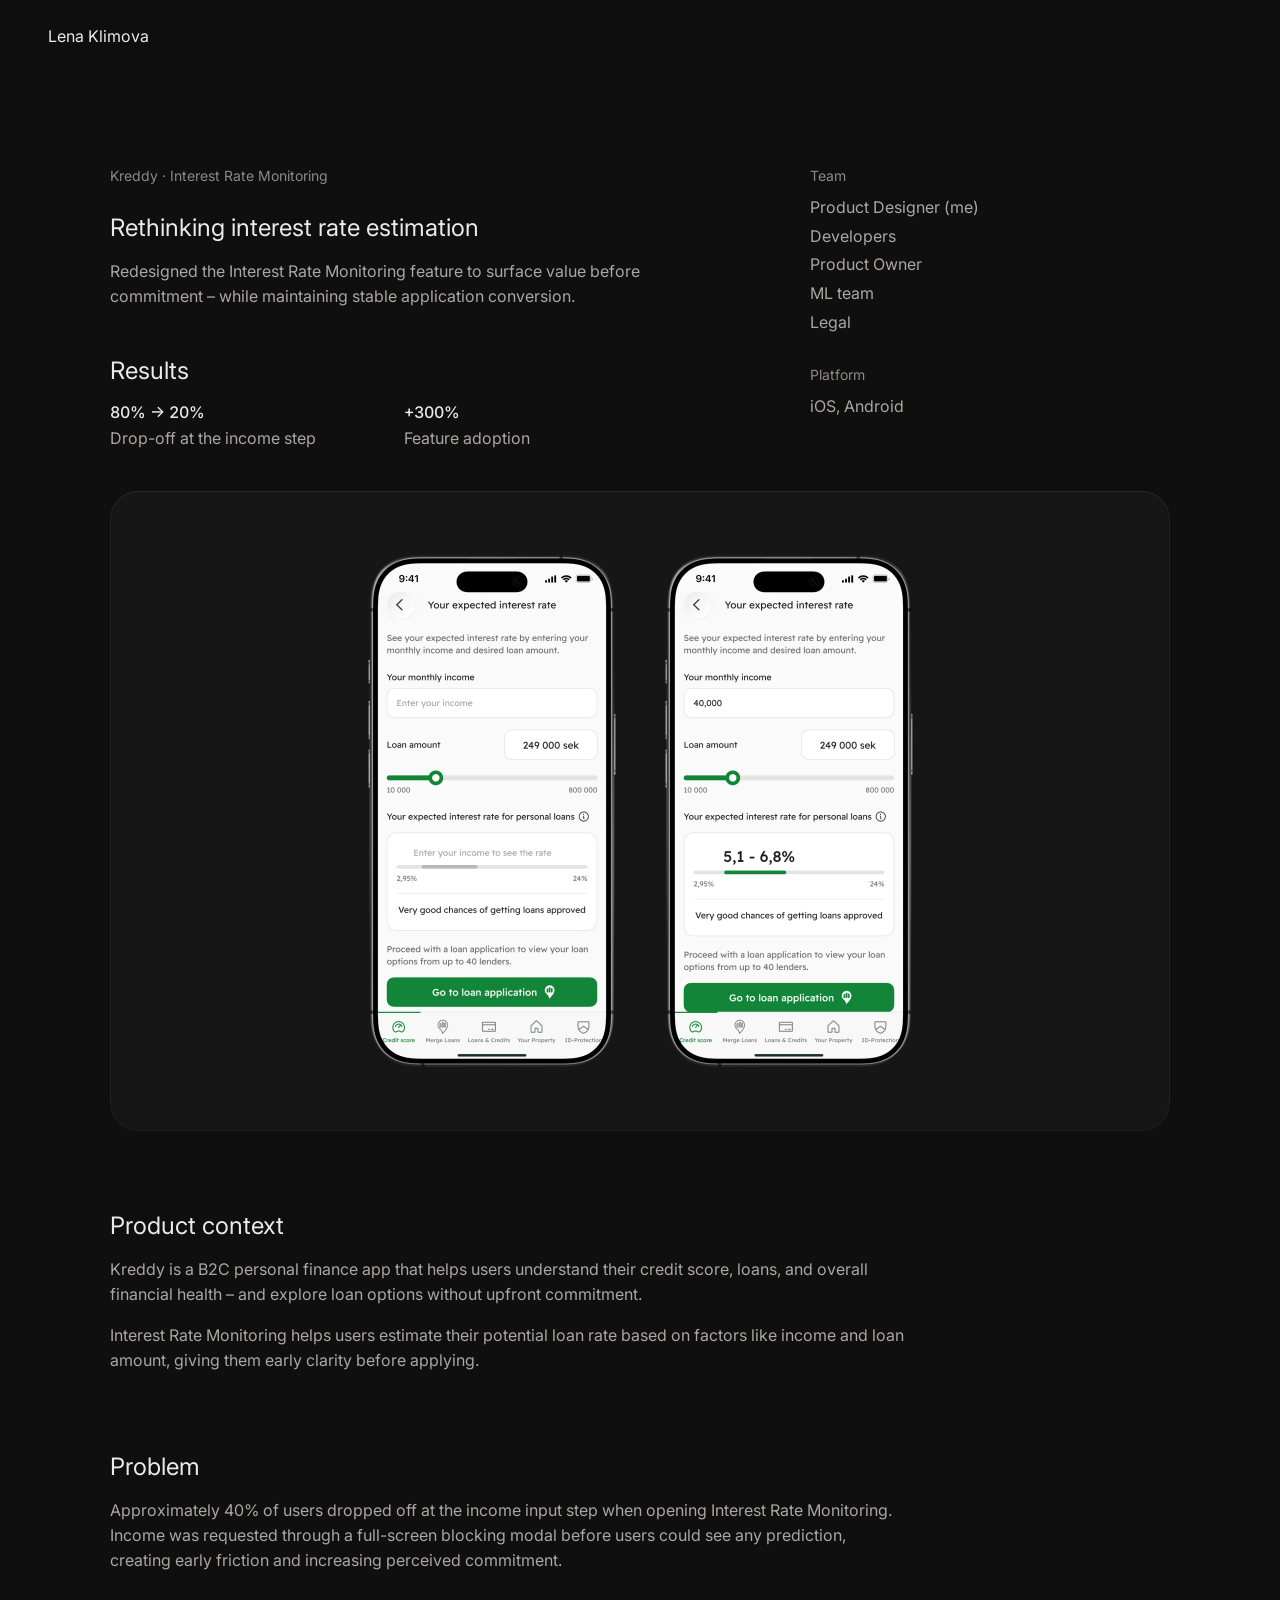
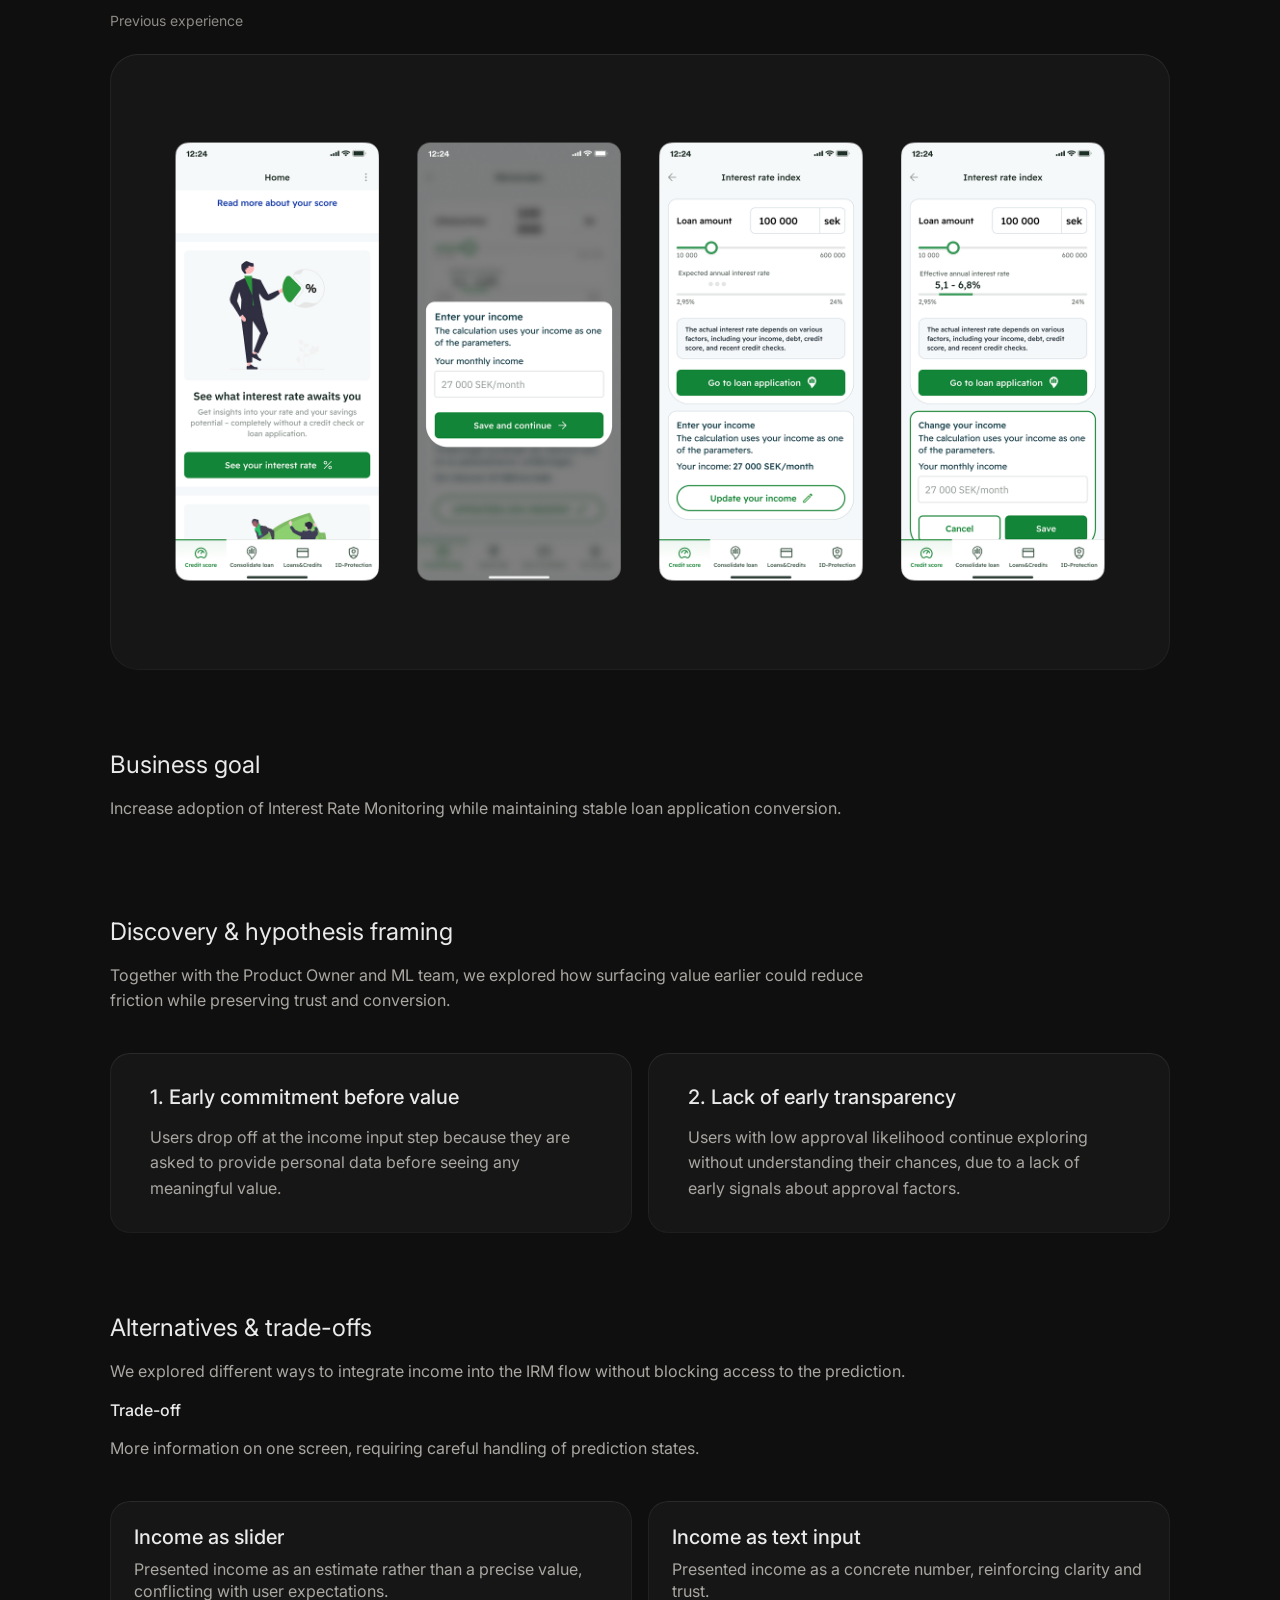
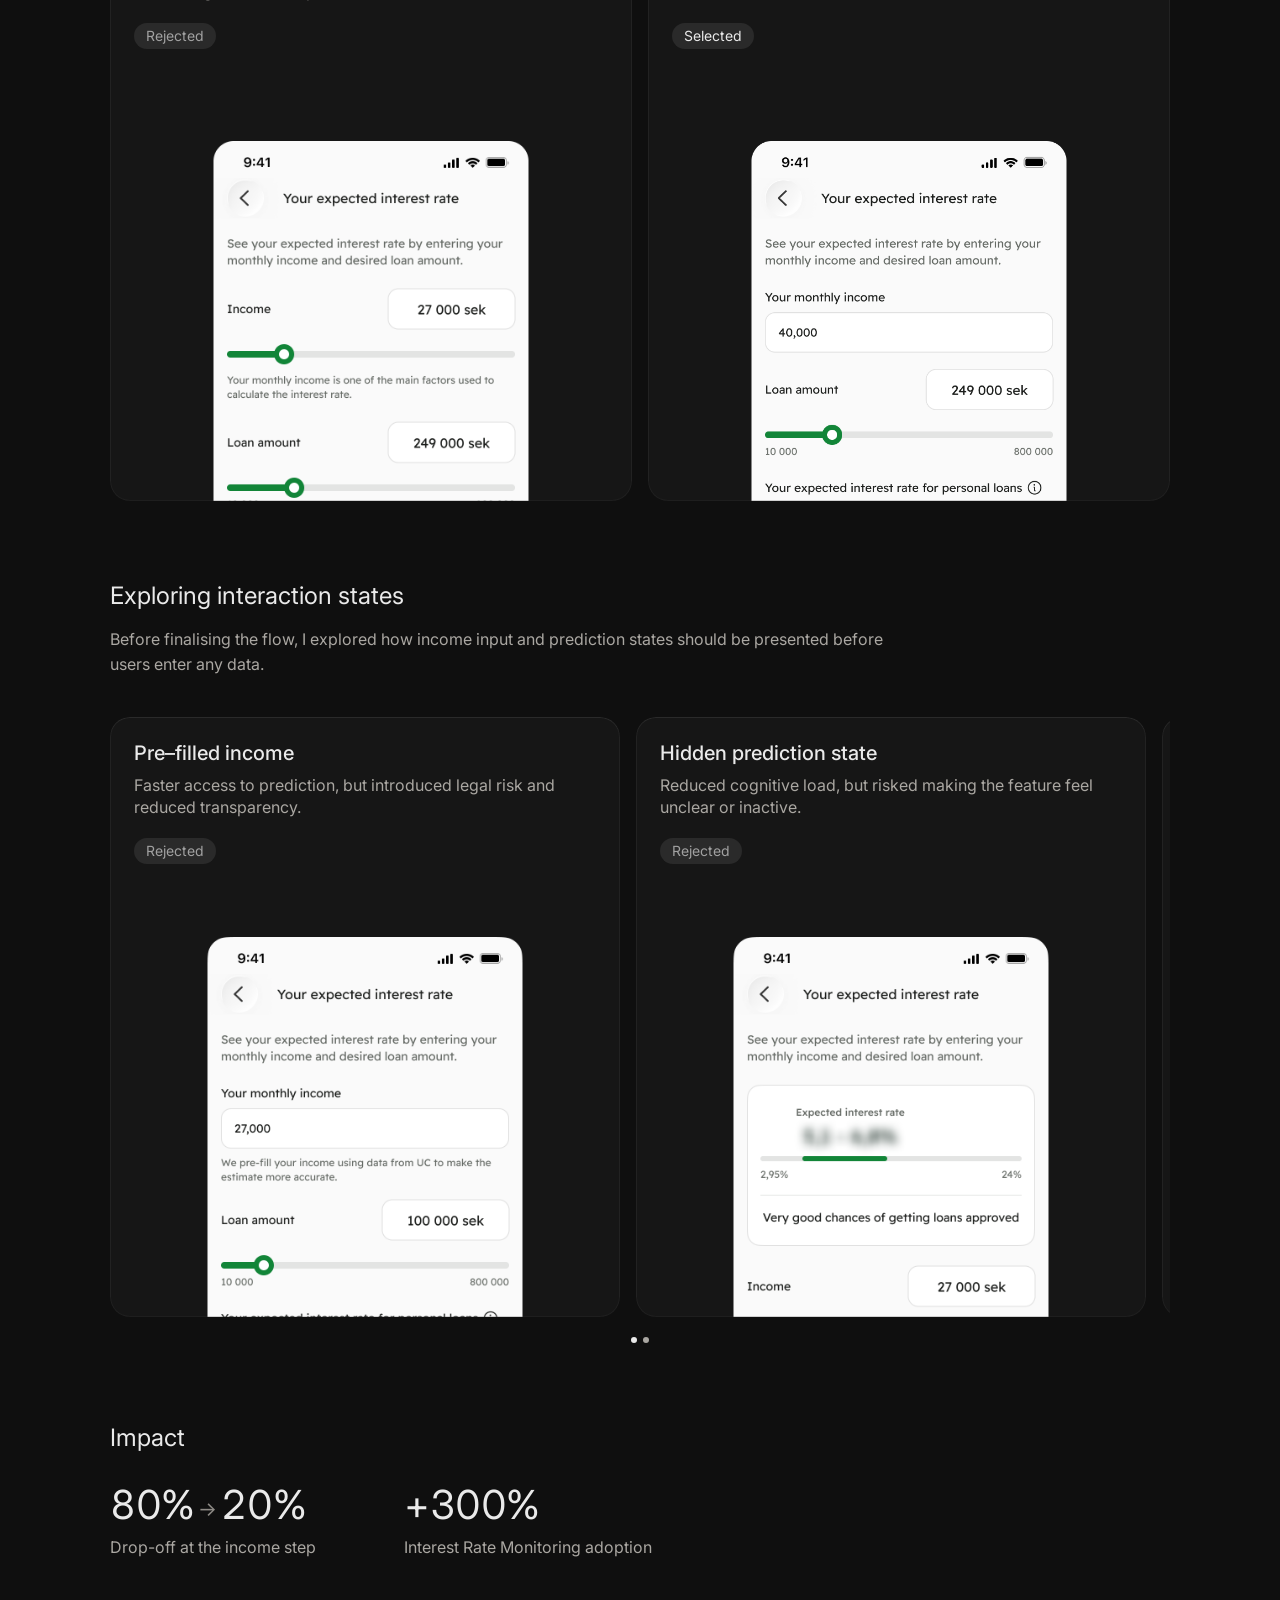
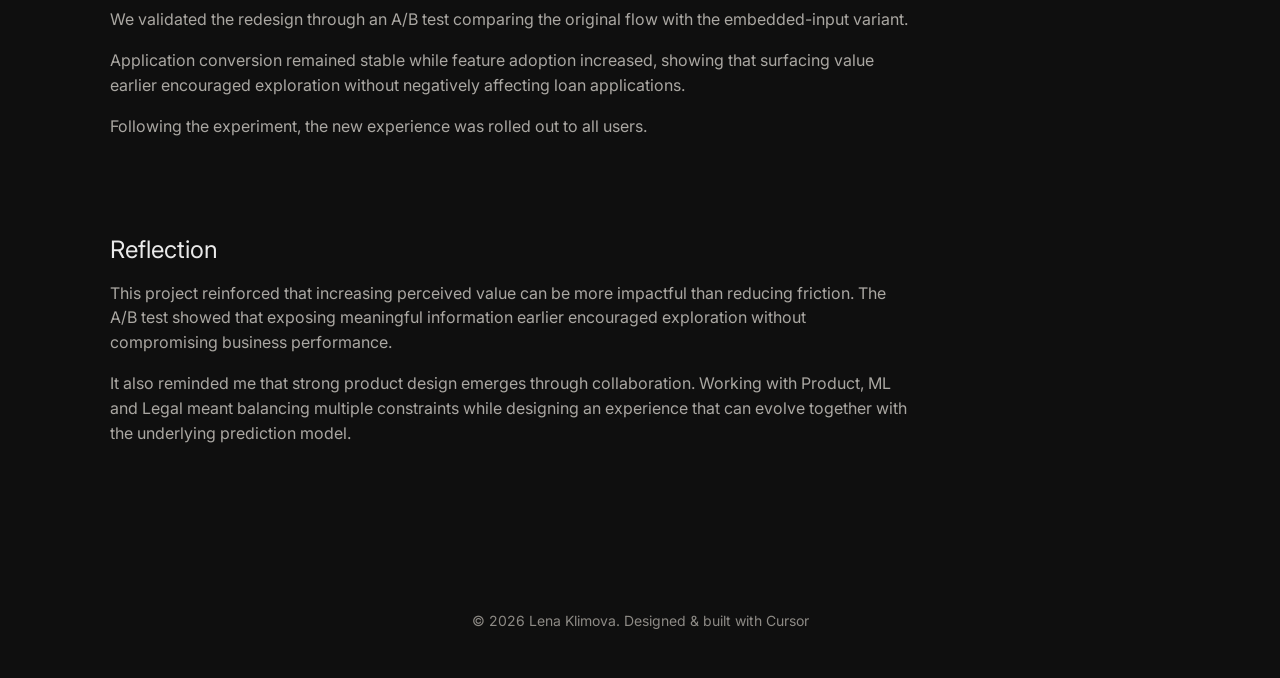
==== case-irm-kreddy.html @ ecae3b39 "number count animation" ====
<!DOCTYPE html>
<html lang="en">
<head>
  <meta charset="UTF-8" />
  <meta name="viewport" content="width=device-width, initial-scale=1.0" />
  <title>IRM Kreddy · Lena Klimova</title>

  <!-- Google Fonts (Inter) -->
  <link href="https://fonts.googleapis.com/css2?family=Inter:wght@400;500;600&display=swap" rel="stylesheet">

  <link rel="stylesheet" href="styles.css" />
</head>
<body class="preload">

  <nav class="nav">
    <a href="/lena-portfolio/" class="nav-logo">Lena Klimova</a>
  </nav>

  <main class="case-page">
    <section class="hero reveal-group">
      <div class="hero-grid reveal">
        <div class="hero-left hero-text">
          <p class="text-small">Kreddy · Interest Rate Monitoring</p>
          <h1 class="text-title">
            Rethinking interest rate estimation
          </h1>
          <p class="text-body">
            Redesigned the Interest Rate Monitoring feature to surface value before commitment – while maintaining stable application conversion.
          </p>
          <div class="hero-results">
            <h2 class="text-title">Results</h2>
            <div class="hero-results-metrics">
              <div class="hero-results-metric">
                <p class="section-subheading">80% → 20%</p>
                <p class="text-body">Drop-off at the income step</p>
              </div>
              <div class="hero-results-metric">
                <p class="section-subheading">+300%</p>
                <p class="text-body">Feature adoption</p>
              </div>
            </div>
          </div>
        </div>
        <div class="hero-right">
          <div class="meta-block">
            <p class="text-small">Team</p>
            <p class="text-body">Product Designer (me)</p>
            <p class="text-body">Developers</p>
            <p class="text-body">Product Owner</p>
            <p class="text-body">ML team</p>
            <p class="text-body">Legal</p>
          </div>
          <div class="meta-block">
            <p class="text-small">Platform</p>
            <p class="text-body">iOS, Android</p>
          </div>
        </div>
      </div>
      <div class="hero-image reveal" role="img" aria-label="Case study preview"></div>
    </section>

    <section class="case-section reveal-group">
      <div class="case-content reveal">

        <h2 class="text-title">Product context</h2>
        <p class="text-body">
          Kreddy is a B2C personal finance app that helps users understand their credit score, loans, and overall financial health – and explore loan options without upfront commitment.
        </p>
        <p class="text-body">
          Interest Rate Monitoring helps users estimate their potential loan rate based on factors like income and loan amount, giving them early clarity before applying.
        </p>

        <h2 class="text-title">Problem</h2>
        <p class="text-body">
          Approximately 40% of users dropped off at the income input step when opening Interest Rate Monitoring. Income was requested through a full-screen blocking modal before users could see any prediction, creating early friction and increasing perceived commitment.
        </p>

      </div>

      <div class="case-block reveal">
        <p class="text-small case-label">Previous experience</p>
        <div class="case-image">
          <img src="irm-previous-experience.jpg" alt="Previous experience screens" />
        </div>
      </div>
    </section>

    <section class="case-section reveal-group">
      <div class="case-content reveal">

        <h2 class="text-title">Business goal</h2>
        <p class="text-body">
          Increase adoption of Interest Rate Monitoring while maintaining stable loan application conversion.
        </p>

      </div>
    </section>

    <section class="case-section reveal-group">

      <div class="case-content reveal">
        <h2 class="text-title">Discovery & hypothesis framing</h2>

        <p class="text-body">
          Together with the Product Owner and ML team, we explored how surfacing value earlier could reduce friction while preserving trust and conversion.
        </p>
      </div>

      <div class="case-hypotheses reveal">

        <div class="hypothesis-card">
          <h3>1. Early commitment before value</h3>
          <p>
            Users drop off at the income input step because they are asked to provide personal data before seeing any meaningful value.
          </p>
        </div>

        <div class="hypothesis-card">
          <h3>2. Lack of early transparency</h3>
          <p>
            Users with low approval likelihood continue exploring without understanding their chances, due to a lack of early signals about approval factors.
          </p>
        </div>

      </div>

    </section>

    <section class="case-section reveal-group">
      <div class="case-content reveal">

        <h2 class="text-title">Alternatives & trade-offs</h2>
        <p class="text-body">
          We explored different ways to integrate income into the IRM flow without blocking access to the prediction.
        </p>

        <p class="section-subheading">Trade-off</p>
        <p class="text-body">
          More information on one screen, requiring careful handling of prediction states.
        </p>

      </div>

      <div class="case-cards reveal">

        <div class="case-card">
          <div class="case-card-content">
            <h3 class="card-title">Income as slider</h3>
            <p class="case-subtext">
              Presented income as an estimate rather than a precise value, conflicting with user expectations.
            </p>
            <span class="case-badge rejected">Rejected</span>
          </div>

          <div class="case-card-media">
            <img
              src="./images/case/irm/irm-income-slider-top.png"
              alt="Income input as slider UI"
            />
          </div>
        </div>

        <div class="case-card">
          <div class="case-card-content">
            <h3 class="card-title">Income as text input</h3>
            <p class="case-subtext">
              Presented income as a concrete number, reinforcing clarity and trust.
            </p>
            <span class="case-badge selected">Selected</span>
          </div>

          <div class="case-card-media">
            <img
              src="./images/case/irm/irm-income-input-top.png"
              alt="Income input as text field UI"
            />
          </div>
        </div>

      </div>
    </section>

    <section class="case-section reveal-group">
      <div class="case-content reveal">
        <h2 class="text-title">Exploring interaction states</h2>
        <p class="text-body">
          Before finalising the flow, I explored how income input and prediction states should be presented before users enter any data.
        </p>
      </div>

      <div class="case-cards case-cards--scroll reveal" data-scroll-cards>
        <div class="case-card">
          <div class="case-card-content">
            <h3 class="card-title">Pre–filled income</h3>
            <p class="case-subtext">
              Faster access to prediction, but introduced legal risk and reduced transparency.
            </p>
            <span class="case-badge rejected">Rejected</span>
          </div>
          <div class="case-card-media">
            <img
              src="./interaction-states/pre-filled-income.png"
              alt="Pre-filled income state mockup"
            />
          </div>
        </div>

        <div class="case-card">
          <div class="case-card-content">
            <h3 class="card-title">Hidden prediction state</h3>
            <p class="case-subtext">
              Reduced cognitive load, but risked making the feature feel unclear or inactive.
            </p>
            <span class="case-badge rejected">Rejected</span>
          </div>
          <div class="case-card-media">
            <img
              src="./interaction-states/hidden-prediction-state.png"
              alt="Hidden prediction state mockup"
            />
          </div>
        </div>

        <div class="case-card">
          <div class="case-card-content">
            <h3 class="card-title">Unguided empty state</h3>
            <p class="case-subtext">
              Lacked a clear next step, which could increase hesitation and reduce exploration.
            </p>
            <span class="case-badge rejected">Rejected</span>
          </div>
          <div class="case-card-media">
            <img
              src="./interaction-states/unguided-empty-state.png"
              alt="Unguided empty state mockup"
            />
          </div>
        </div>

        <div class="case-card">
          <div class="case-card-content">
            <h3 class="card-title">Guided empty state</h3>
            <p class="case-subtext">
              Provided structure while reducing legal risk and supporting exploration.
            </p>
            <span class="case-badge selected">Selected</span>
          </div>
          <div class="case-card-media">
            <img
              src="./interaction-states/guided-empty-state.png"
              alt="Guided empty state mockup"
            />
          </div>
        </div>
      </div>

      <div class="case-pagination" data-scroll-pagination aria-label="Exploration cards pagination">
        <button type="button" class="case-pagination-dot is-active" data-card-index="0" aria-label="Show card 1: Pre-filled income"></button>
        <button type="button" class="case-pagination-dot" data-card-index="1" aria-label="Show card 2: Hidden prediction state"></button>
        <button type="button" class="case-pagination-dot" data-card-index="2" aria-label="Show card 3: Unguided empty state"></button>
        <button type="button" class="case-pagination-dot" data-card-index="3" aria-label="Show card 4: Guided empty state"></button>
      </div>
    </section>

    <section class="case-section reveal-group">
      <div class="case-content reveal">
        <h2 class="text-title">Impact</h2>

        <div class="impact-metrics">
          <div class="impact-metric">
            <p class="text-hero impact-metric-value">80%<span class="impact-arrow">→</span><span data-count-from="80" data-count-to="20" data-count-suffix="%">20%</span></p>
            <p class="text-body">Drop-off at the income step</p>
          </div>

          <div class="impact-metric">
            <p class="text-hero impact-metric-value" data-count-to="300" data-count-prefix="+" data-count-suffix="%">+300%</p>
            <p class="text-body">Interest Rate Monitoring adoption</p>
          </div>
        </div>

        <p class="text-body">
          We validated the redesign through an A/B test comparing the original flow with the embedded-input variant.
        </p>
        <p class="text-body">
          Application conversion remained stable while feature adoption increased, showing that surfacing value earlier encouraged exploration without negatively affecting loan applications.
        </p>
        <p class="text-body">
          Following the experiment, the new experience was rolled out to all users.
        </p>
      </div>
    </section>

    <section class="case-section reveal-group">
      <div class="case-content reveal">
        <h2 class="text-title">Reflection</h2>
        <p class="text-body">
          This project reinforced that increasing perceived value can be more impactful than reducing friction. The A/B test showed that exposing meaningful information earlier encouraged exploration without compromising business performance.
        </p>
        <p class="text-body">
          It also reminded me that strong product design emerges through collaboration. Working with Product, ML and Legal meant balancing multiple constraints while designing an experience that can evolve together with the underlying prediction model.
        </p>
      </div>
    </section>
  </main>

  <footer class="footer reveal">
    <p class="text-small">© 2026 Lena Klimova. Designed & built with Cursor</p>
  </footer>

  <script src="script.js?v=37"></script>
</body>
</html>
---- styles.css ----
:root {
  /* Background */
  --bg-primary: #0F0F0F;
  --bg-button: rgba(255, 255, 255, 0.05);

  /* Shared fill for raised surfaces (cards, media shells).
     Sits just above --bg-primary; the stroke carries the edge. */
  --surface-fill: #161616;

  /* Text */
  --text-primary: #EAEAEA;
  --text-secondary: #AAA7A2;
  --text-tertiary: #8D8A85;

  /* Typography */
  --font-family: Inter, sans-serif;
  --text-hero: 40px;
  --text-title: 24px;
  --text-body: 16px;
  --text-small: 14px;
  --weight-medium: 500;
  --weight-regular: 400;
  --lh-tight: 1.15;
  --lh-heading: 1.25;
  --lh-normal: 1.2;
  --lh-body: 1.55;

  /* Bevelled hairline for dark surfaces: overall 1px stroke,
     lit top edge, shaded bottom edge. */
  --surface-stroke:
    inset 0 0 0 1px rgba(255, 255, 255, 0.05),
    inset 0 1px rgba(80, 80, 80, 0.16),
    inset 0 -1px rgba(0, 0, 0, 0.18);

  /* Corner radius for landscape media surfaces (hero, case images). */
  --radius-media: 28px;

  /* subtle motion tokens */
  --motion-duration: 0.48s;
  --motion-ease: cubic-bezier(0.22, 1, 0.36, 1);
  --reveal-offset: 20px;
  --reveal-duration: 0.6s;
  --reveal-stagger: 80ms;

  /* Single source of truth for case card width.
     Used by both .case-cards (grid) and .case-cards--scroll (flex). */
  --case-card-width: calc((100% - 16px) / 2);
}

*,
*::before,
*::after {
  box-sizing: border-box;
}

html {
  overflow-x: clip;
  max-width: 100%;
}

body {
    margin: 0;
    font-family: var(--font-family);
    background: var(--bg-primary);
    color: var(--text-primary);
    overflow-x: clip;
    max-width: 100%;
  }

img,
video {
  max-width: 100%;
  height: auto;
}

.text-hero {
  font-family: var(--font-family);
  font-size: var(--text-hero);
  font-weight: var(--weight-regular);
  line-height: 1.1;
  letter-spacing: -0.01em;
}

.text-title {
  font-family: var(--font-family);
  font-size: var(--text-title);
  font-weight: var(--weight-regular);
  line-height: var(--lh-heading);
  color: var(--text-primary);
}

.text-body {
  font-family: var(--font-family);
  font-size: var(--text-body);
  font-weight: var(--weight-regular);
  line-height: var(--lh-normal);
  color: var(--text-secondary);
}

.text-small {
  font-family: var(--font-family);
  font-size: var(--text-small);
  font-weight: var(--weight-regular);
  line-height: var(--lh-normal);
  color: var(--text-tertiary);
}

p {
  line-height: var(--lh-body);
  margin-top: 0;
  margin-bottom: 16px;
}

h2,
h3 {
  margin-top: 0;
  margin-bottom: 16px;
}

p.text-body {
  line-height: var(--lh-body);
}

body.preload .reveal {
  opacity: 0 !important;
  transform: translateY(var(--reveal-offset)) !important;
}

  /* NAV */
  
  .nav {
    position: sticky;
    top: 0;
    left: 0;
    width: 100%;
    z-index: 1000;
    box-sizing: border-box;
    height: 72px;
    display: flex;
    align-items: center;
    padding: 0 48px;
    font-weight: var(--weight-regular);
    background: rgba(15, 15, 15, 0.35);
    border: none;
    box-shadow: none;
    backdrop-filter: blur(20px);
    -webkit-backdrop-filter: blur(20px);
    transition: background 0.3s ease;
  }

  .nav.scrolled {
    background: rgba(15, 15, 15, 0.4);
  }

  .nav::after {
    content: "";
    position: absolute;
    left: 0;
    right: 0;
    bottom: -40px;
    height: 40px;
    background: linear-gradient(
      to bottom,
      rgba(15, 15, 15, 0.25),
      rgba(15, 15, 15, 0.12),
      rgba(15, 15, 15, 0)
    );
    pointer-events: none;
  }
  
  .nav-logo {
    font-size: 16px;
    color: inherit;
    text-decoration: none;
    cursor: pointer;
    transition: opacity 0.2s ease;
  }

  .nav-logo:hover {
    opacity: 0.8;
  }

  /* HERO */
  
  .hero {
    display: flex;
    flex-direction: column;
    align-items: center;
    text-align: center;
    padding: 48px 20px 120px;
  }
  
  /* AVATAR */
  
  .avatar {
  width: 96px;
  height: 96px;

  border-radius: 50%;
  object-fit: cover;

  border: 1px solid rgba(255, 255, 255, 0.08);

  margin-bottom: 24px;
  filter: brightness(0.95) contrast(0.92);
}
  
  /* TITLE */
  
  h1 {
    max-width: 720px;
    margin: 0 0 24px;
  }
  
  /* SUBTEXT */
  
  .subtext {
    max-width: 456px;
    color: var(--text-secondary);
    margin: 0 0 24px;
    line-height: var(--lh-body);
  }
  
  /* BUTTONS */
  
  .buttons {
    display: flex;
    justify-content: center;
    gap: 12px;
  }
  
  .button {
    display: inline-flex;
    align-items: center;
    gap: 8px;
  
    padding: 10px 16px;
    border-radius: 999px;
  
    background: var(--bg-button);
    color: var(--text-primary);
  
    font-size: var(--text-body);
    font-weight: var(--weight-regular);
    text-decoration: none;

    box-shadow: var(--surface-stroke);

    transition: all 0.2s ease;
  }
  
  .button svg {
    width: 20px;
    height: 20px;
    opacity: 0.9;
  }
  
  /* hover */
  
  .button:hover {
    background: rgba(255, 255, 255, 0.1);
  }
  
  .button:hover svg {
    transform: translate(2px, -2px);
  }
  /* =========================
   CASES SECTION
========================= */

.cases {
  max-width: 1100px;
  margin: 0 auto;
  padding: 115px 20px 24px;
  overflow-x: clip;
}

.cases .case-subtext {
  max-width: 640px;
}

.case-page {
  max-width: 1100px;
  margin: 0 auto;
  padding: 96px 20px 80px;
  overflow-x: clip;
}

/* Case study page hero (scoped — homepage also uses .hero) */
.case-page .hero {
  display: block;
  text-align: left;
  padding: 0;
}

.case-page .hero p {
  margin: 0;
}

.case-page .hero h1 {
  max-width: none;
}

.case-page .hero h1 {
  margin: 0;
}

.case-page .hero-grid {
  display: grid;
  grid-template-columns: 560px 300px;
  gap: 140px;
  align-items: start;
}

.case-page .hero-left {
  display: flex;
  flex-direction: column;
  gap: 16px;
}

.case-page .hero-left > .text-small {
  margin-bottom: 12px;
}

.case-page .hero-results {
  display: flex;
  flex-direction: column;
  width: 100%;
  margin-top: 32px;
}

.case-page .hero-results .text-title {
  margin: 0 0 16px;
}

.case-page .hero-results-metrics {
  display: flex;
  flex-direction: row;
  flex-wrap: nowrap;
  align-items: flex-start;
  gap: 88px;
  width: 100%;
}

.case-page .hero-results-metric {
  display: flex;
  flex-direction: column;
  gap: 4px;
}

.case-page .hero-results .section-subheading {
  margin: 0;
  font-variant-numeric: tabular-nums;
}

.case-page .hero-results .text-body {
  margin: 0;
}

.hero-text {
  max-width: 800px;
}

.case-page .hero-right {
  display: flex;
  flex-direction: column;
  gap: 32px;
}

.case-page .meta-block {
  display: flex;
  flex-direction: column;
  gap: 0;
}

.case-page .meta-block p {
  margin: 0;
}

.case-page .meta-block .text-small {
  margin-bottom: 10px;
}

.case-page .meta-block .text-body + .text-body {
  margin-top: 4px;
}

.case-page .hero-image {
  margin-top: 40px;
  margin-bottom: 0;
  width: 100%;
  height: 640px;
  border-radius: var(--radius-media);

  background-color: var(--surface-fill);
  background-image: url("irm-hero.jpg");
  background-size: cover;
  background-position: center;
  background-repeat: no-repeat;
  box-shadow: var(--surface-stroke);
}

/* Empty hero media shell for case scaffolds (keeps shared card metrics). */
.case-page .hero-image--placeholder {
  background-image: none;
}

.case-section {
  margin-top: 80px;
}

.case-block + .case-block {
  margin-top: 72px;
}

.case-content + .case-block,
.case-content + .case-hypotheses {
  margin-top: 40px;
}

.case-block + .case-hypotheses {
  margin-top: 40px;
}

.case-content {
  max-width: 960px;
  display: flex;
  flex-direction: column;
}

.case-content p,
.case-content li {
  line-height: var(--lh-body);
}

.case-content p {
  margin-top: 0;
  margin-bottom: 16px;
}

.case-content p.section-subheading {
  line-height: var(--lh-heading);
}

.case-content p,
.case-content ul {
  max-width: 800px;
}

.case-content .text-title {
  margin: 0 0 16px;
}

.case-content .text-body {
  margin: 0 0 16px;
  color: var(--text-secondary);
}

.case-content .case-subtext {
  margin: 0 0 16px;
  color: var(--text-secondary);
}

.case-content .text-body + .text-body,
.case-content .case-subtext + .text-body,
.case-content .text-body + .case-subtext {
  margin-top: 0;
}

.case-content .text-body:has(+ .text-title),
.case-content .case-subtext:has(+ .text-title) {
  margin-bottom: 0;
}

.case-content .text-title + .text-body,
.case-content .text-title + .case-subtext {
  margin-top: 0;
}

.case-content .text-body + .text-title {
  margin-top: 80px;
}

.case-content:has(+ .case-block) > :last-child,
.case-content:has(+ .case-hypotheses) > :last-child,
.case-content:has(+ .case-cards) > :last-child {
  margin-bottom: 0;
}

.section-subheading {
  color: var(--text-primary);
  font-family: var(--font-family);
  font-size: var(--text-body);
  font-weight: 500;
  line-height: var(--lh-heading);
  margin: 24px 0 12px;
}

.case-content .case-subtext:has(+ .section-subheading) {
  margin-bottom: 0;
}

.case-content .case-subtext + .section-subheading {
  margin-top: 24px;
}

.case-content ul {
  margin-top: 0;
  margin-bottom: 0;
  padding-left: 18px;
  color: var(--text-secondary);
}

.case-content .text-body + ul {
  margin-top: 16px;
}

.case-content .text-title + ul {
  margin-top: 0;
}

.case-content .text-title:has(+ ul) {
  margin-bottom: 12px;
}

.case-content .section-subheading + ul {
  margin-top: 0;
}

.case-content ul + .section-subheading {
  margin-top: 24px;
}

.case-list li {
  margin-top: 6px;
}

.case-list li:first-child {
  margin-top: 0;
}

.case-content .case-list li {
  font-size: var(--text-body);
  font-weight: var(--weight-regular);
}

.case-hypotheses {
  width: 100%;
  margin-top: 0;
  margin-bottom: 0;
  display: grid;
  grid-template-columns: 1fr 1fr;
  gap: 16px;
  align-items: stretch;
}

.hypothesis-card {
  background: var(--surface-fill);
  border-radius: 20px;
  padding: 32px 40px 32px;
  min-height: auto;
  display: flex;
  flex-direction: column;
  align-items: left;
  gap: 16px;
}

.hypothesis-card > * {
  width: 100%;
  max-width: 420px;
}

.hypothesis-card h3 {
  color: var(--text-primary);
  font-size: 20px;
  font-weight: 500;
  margin: 0;
  text-align: left;
}

.hypothesis-card p {
  margin: 0;
  color: var(--text-secondary);
  font-weight: 400;
  line-height: 1.6;
  text-align: left;
}

@media (max-width: 900px) {
  .case-hypotheses {
    grid-template-columns: 1fr;
  }
}

.case-content .text-title:has(+ .impact-metrics) {
  margin-bottom: 0;
}

.case-content .text-title + .impact-metrics {
  margin-top: 32px;
}

.impact-metrics {
  display: grid;
  grid-template-columns: max-content max-content;
  column-gap: 88px;
  row-gap: 24px;
  margin-bottom: 48px;
}

.impact-metric {
  display: flex;
  flex-direction: column;
  align-items: flex-start;
  gap: 10px;
}

.impact-metric .text-hero {
  margin: 0;
  line-height: 1;
  font-variant-numeric: tabular-nums;
}

.impact-arrow {
  display: inline-block;
  margin: 0 0.22em 0 0.18em;
  font-size: 0.5em;
  font-weight: 400;
  color: var(--text-tertiary);
  line-height: 1;
  transform: translateY(-0.14em);
}

.impact-metric .text-body {
  margin: 0;
}

@media (max-width: 900px) {
  .impact-metrics {
    grid-template-columns: 1fr;
    column-gap: 0;
    row-gap: 32px;
  }

  .impact-metric {
    max-width: none;
  }
}

/* Comparison cards (e.g. Rejected vs Selected alternatives).
   Scoped under .case-cards to avoid clashing with the homepage .case-card tile
   and the homepage .case-badge. */
.case-cards {
  width: 100%;
  margin-top: 40px;
  display: grid;
  grid-template-columns: var(--case-card-width) var(--case-card-width);
  gap: 16px;
}

.case-cards .case-card {
  height: 600px;
  min-height: 600px;
  margin: 0;
  padding: 24px;
  box-sizing: border-box;
  background: var(--surface-fill);
  border-radius: 20px;
  display: flex;
  flex-direction: column;
  overflow: hidden;
  transition: none;
}

.case-cards .case-card:hover {
  transform: none;
}

.case-cards .case-card-content {
  display: flex;
  flex-direction: column;
  align-items: flex-start;
  gap: 8px;
  min-height: 140px;
}

.case-cards .card-title {
  margin: 0;
  color: var(--text-primary);
  font-family: var(--font-family);
  font-size: 20px;
  font-weight: 500;
  line-height: 1.25;
}

.case-cards .case-card .case-subtext {
  margin: 0;
  max-width: 560px;
  color: var(--text-secondary);
  font-size: 16px;
  line-height: 1.4;
}

.case-cards .case-card .case-badge {
  display: inline-block;
  align-self: flex-start;
  margin: 12px 0 0;
  padding: 6px 12px;
  border-radius: 999px;
  backdrop-filter: none;
  font-size: 14px;
  font-weight: var(--weight-regular);
  line-height: 1;
  white-space: nowrap;
}

.case-cards .case-card .case-badge.rejected {
  background: #2A2A2A;
  color: #A1A1A1;
}

.case-cards .case-card .case-badge.selected {
  background: #2A2A2A;
  color: #EAEAEA;
}

.case-card-media {
  margin: 76px -24px -24px;
  padding-top: 0;
  position: relative;
  flex: 1;
  min-height: 0;
  overflow: hidden;
  display: flex;
  justify-content: center;
  align-items: flex-start;
}

.case-cards .case-card-media img {
  display: block;
  width: 100%;
  max-width: 300px;
  height: auto;
  margin-top: 0;
  transform: scale(1.05);
  transform-origin: top center;
}

@media (max-width: 900px) {
  .case-cards {
    grid-template-columns: 1fr;
  }
}

/* Horizontal-scroll variant: shows exactly 2 cards per viewport,
   remaining cards are reachable via scroll + pagination dots. */
.case-cards.case-cards--scroll {
  display: flex;
  flex-direction: row;
  flex-wrap: nowrap;
  gap: 16px;
  width: 100%;
  max-width: 100%;
  padding-left: 0;
  padding-right: 24px;
  padding-bottom: 4px;
  overflow-x: auto;
  overflow-y: visible;
  scroll-snap-type: x proximity;
  scroll-behavior: smooth;
  align-items: stretch;
  scrollbar-width: none;
  -ms-overflow-style: none;
  -webkit-overflow-scrolling: touch;
  overscroll-behavior-x: contain;
}

.case-cards.case-cards--scroll::-webkit-scrollbar {
  display: none;
}

.case-cards.case-cards--scroll .case-card {
  flex: 0 0 var(--case-card-width);
  max-width: var(--case-card-width);
  box-sizing: border-box;
  scroll-snap-align: start;
}

/* Interaction-state PNGs have extra whitespace above the phone in the file.
   Move the media block up (~20px) so phones align optically with the grid section. */
.case-cards.case-cards--scroll .case-card-media {
  margin: 56px -24px -24px;
  padding-top: 0;
}

@media (max-width: 900px) {
  .case-cards.case-cards--scroll {
    gap: 12px;
    padding-left: max(16px, env(safe-area-inset-left, 0px));
    padding-right: max(16px, env(safe-area-inset-right, 0px));
    scroll-padding-inline: max(16px, env(safe-area-inset-left, 0px))
      max(16px, env(safe-area-inset-right, 0px));
    scroll-snap-type: x mandatory;
  }

  .case-cards.case-cards--scroll .case-card {
    flex: 0 0 92%;
    max-width: 92%;
    scroll-snap-align: center;
    scroll-snap-stop: always;
  }
}

@media (min-width: 901px) {
  .case-pagination .case-pagination-dot:nth-child(n + 3) {
    display: none;
  }
}

.case-pagination {
  margin-top: 16px;
  display: flex;
  justify-content: center;
  align-items: center;
  gap: 6px;
}

.case-pagination-dot {
  width: 6px;
  height: 6px;
  padding: 0;
  border: none;
  border-radius: 50%;
  background: var(--text-secondary);
  cursor: pointer;
  transition: background 0.2s ease, transform 0.2s ease;
}

.case-pagination-dot:hover {
  background: var(--text-primary);
}

.case-pagination-dot.is-active {
  background: var(--text-primary);
}

.case-label {
  margin-top: 0;
  margin-bottom: 24px;
}

.case-block {
  margin-bottom: 0;
}

.case-image {
  position: relative;
}

.case-image,
.case-image img,
.case-image--placeholder {
  width: 100%;
  height: auto;
  border-radius: var(--radius-media);
  display: block;
}

/* Empty media shell for sections awaiting final assets.
   Ratio matches the case image assets (2200x1280). */
.case-image--placeholder {
  aspect-ratio: 2200 / 1280;
  background-color: var(--surface-fill);
}

@media (max-width: 1100px) {
  .case-page .hero-grid {
    grid-template-columns: 1fr;
    gap: 40px;
  }
}

.case-cta {
  display: inline-flex;
  align-items: center;
  justify-content: center;
  margin-top: 28px;
  position: relative;
  z-index: 20;
  background: rgba(255, 255, 255, 0.18);
  backdrop-filter: blur(16px);
  -webkit-backdrop-filter: blur(16px);
  color: rgba(255, 255, 255, 0.95);
  border: none;
  border-radius: 999px;
  padding: 12px 20px;
  font-size: var(--text-body);
  font-weight: var(--weight-regular);
  text-decoration: none;
  opacity: 1;
  box-shadow: 0 8px 24px rgba(0, 0, 0, 0.4), var(--surface-stroke);
  transition: transform 0.2s ease, background 0.2s ease,
    backdrop-filter 0.2s ease, -webkit-backdrop-filter 0.2s ease,
    box-shadow 0.2s ease;
}

.case-cta:hover {
  background: rgba(255, 255, 255, 0.24);
  transform: translateY(-1px);
}

.case {
  margin-bottom: 80px;
}

/* HEADER */

.case-header {
  margin-bottom: 24px;
}

.case-title {
  display: flex;
  align-items: center;
  gap: 12px;
  flex-wrap: wrap;
  color: var(--text-primary);
  margin: 0 0 14px;
}

.case-badge {
  display: inline-block;
  font-size: var(--text-small);
  font-weight: var(--weight-regular);

  padding: 2px 8px;
  border-radius: 999px;

  background: rgba(255, 255, 255, 0.05);
  backdrop-filter: blur(4px);
  border: none;

  color: var(--text-secondary);

  white-space: nowrap;
}

.case-row {
  display: flex;
  justify-content: space-between;
  align-items: flex-start;
  gap: 16px;
  margin-top: 4px;
}

.case-subtext {
  color: var(--text-secondary);
  margin: 0;
  margin-top: 4px;
  line-height: var(--lh-body);
}

.case-year {
  color: var(--text-tertiary);
  white-space: nowrap;
}

/* CARD */

/* index.html L68–76: “View project” = span.case-hover-btn (inside a.case-card > .case-hover) */
.case-card {
  display: block;
  position: relative;
  z-index: 1;
  margin-top: 16px;
  border-radius: var(--radius-media);
  overflow: hidden;
  background: var(--surface-fill);
  transition: transform 0.2s ease;
}

.case:hover {
  opacity: 1 !important;
}

/* CTA stack only — not .case * (would break .reveal in .case-header) */
.case a.case-card,
.case a.case-card .case-hover,
.case a.case-card .case-hover-btn {
  opacity: 1 !important;
}

.case-card img {
  position: relative;
  z-index: 1;
  width: 100%;
  height: auto;
  display: block;
}

.case--disabled .case-card {
  pointer-events: none;
  cursor: default;
}

/* HOVER */

.case-hover {
  position: absolute;
  inset: 0;
  z-index: 2;
  opacity: 1;
  pointer-events: none;
}

a.case-card .case-hover-btn {
  position: absolute;
  z-index: 20;
  left: 50%;
  top: 50%;
  transform: translate(-50%, -50%);
  transform-origin: center center;
  display: inline-flex;
  align-items: center;
  gap: 8px;

  padding: 10px 16px;
  border-radius: 999px;
  border: none;

  font-size: 14px;
  font-weight: var(--weight-regular);

  opacity: 1 !important;
  visibility: visible;
  pointer-events: auto;

  background: #2a2a2a;
  color: rgba(255, 255, 255, 0.95);
  box-shadow: 0 8px 28px rgba(0, 0, 0, 0.5), var(--surface-stroke);
  transition: background 0.25s ease, box-shadow 0.25s ease, transform 0.2s ease;
}

a.case-card:hover .case-hover-btn {
  transform: translate(-60%, -50%) scale(1.04);
}

.btn-icon {
  display: flex;
}

@media (hover: hover) and (pointer: fine) {
  a.case-card:hover .case-hover-btn:hover {
    background: #3a3a3a;
    box-shadow: 0 10px 32px rgba(0, 0, 0, 0.55), var(--surface-stroke);
  }

  .case-card:hover {
    opacity: 1 !important;
    transform: translateY(-4px);
  }
}

/* =========================
  SURFACE STROKE
========================= */

/* Drawn as an overlay rather than a plain inset shadow so full-bleed
   media inside a card can't paint over the stroke. */
.case-card,
.case-cards .case-card,
.hypothesis-card {
  position: relative;
}

.case-card::after,
.case-cards .case-card::after,
.hypothesis-card::after,
.case-image::after {
  content: "";
  position: absolute;
  inset: 0;
  z-index: 3;
  border-radius: inherit;
  pointer-events: none;
  box-shadow: var(--surface-stroke);
}

/* =========================
  ANIMATIONS
========================= */

.reveal {
  opacity: 0;
  transform: translateY(var(--reveal-offset));
  will-change: transform, opacity;
  transition-delay: var(--reveal-delay, 0ms);
}

.reveal.is-visible {
  opacity: 1;
  transform: translateY(0);
  will-change: auto;
  transition:
    opacity var(--reveal-duration) var(--motion-ease),
    transform var(--reveal-duration) var(--motion-ease);
}

@media (prefers-reduced-motion: reduce) {
  .reveal,
  body.preload .reveal {
    opacity: 1 !important;
    transform: none !important;
    transition: none;
  }
}

.footer {
  text-align: center;
  margin-top: 24px;
  padding: 48px 0;
}

.footer p {
  color: var(--text-tertiary);
  opacity: 1;
  margin: 0;
}

/* =========================
   RESPONSIVE
========================= */

@media (max-width: 900px) {
  .nav {
    padding: 0 24px;
  }

  .case-page {
    padding-top: 72px;
    padding-bottom: 64px;
  }

  .cases {
    padding-top: 88px;
  }

  .case-section {
    margin-top: 64px;
  }

  .case-content .text-body + .text-title {
    margin-top: 56px;
  }

  .case-page .hero-image {
    height: clamp(300px, 52vw, 520px);
  }

  .case-row {
    flex-direction: column;
    align-items: flex-start;
    gap: 8px;
  }

  .case-year {
    white-space: normal;
  }

  .hypothesis-card {
    padding: 28px 24px;
  }

  .impact-metrics {
    column-gap: 48px;
  }
}

@media (max-width: 768px) {
  :root {
    --text-hero: 36px;
    --reveal-offset: 16px;
  }

  .hero {
    padding: 40px 20px 80px;
  }

  .cases {
    padding-top: 72px;
    padding-bottom: 32px;
  }

  .case {
    margin-bottom: 64px;
  }

  .case-page .hero-grid {
    gap: 32px;
  }

  .case-content + .case-block,
  .case-content + .case-hypotheses,
  .case-cards {
    margin-top: 32px;
  }

  .case-content .text-title + .impact-metrics {
    margin-top: 28px;
  }

  .impact-metrics {
    margin-bottom: 40px;
  }
}

@media (max-width: 480px) {
  :root {
    --text-hero: 32px;
    --text-title: 22px;
    --text-body: 15px;
    --text-small: 13px;
    --reveal-offset: 14px;
    --reveal-duration: 0.55s;
  }

  .nav {
    height: 64px;
    padding: 0 16px;
  }

  .hero {
    padding: 32px 16px 64px;
  }

  .avatar {
    width: 80px;
    height: 80px;
    margin-bottom: 20px;
  }

  h1 {
    margin-bottom: 20px;
  }

  .subtext {
    margin-bottom: 20px;
  }

  .buttons {
    flex-direction: column;
    align-items: stretch;
    width: 100%;
    max-width: 280px;
    gap: 10px;
  }

  .button {
    justify-content: center;
    min-height: 44px;
    padding: 12px 18px;
  }

  .cases {
    padding: 56px 16px 24px;
  }

  .case-page {
    padding: 48px 16px 56px;
  }

  .case-section {
    margin-top: 48px;
  }

  .case-content .text-body + .text-title {
    margin-top: 48px;
  }

  .case-page .hero-left {
    gap: 12px;
  }

  .case-page .hero-results-metrics {
    flex-wrap: wrap;
    gap: 32px;
  }

  .case-page .hero-right {
    gap: 24px;
  }

  :root {
    --radius-media: 20px;
  }

  .case-page .hero-image {
    margin-top: 32px;
    height: clamp(240px, 62vw, 360px);
  }

  .case-cards .case-card {
    height: auto;
    min-height: 500px;
    padding: 20px;
    border-radius: 16px;
  }

  .case-cards .case-card-content {
    min-height: 120px;
  }

  .case-cards .card-title {
    font-size: 18px;
  }

  .case-cards .case-card .case-subtext {
    font-size: 15px;
  }

  .case-card-media {
    margin: 56px -20px -20px;
  }

  .case-cards.case-cards--scroll .case-card-media {
    margin: 48px -20px -20px;
  }

  .case-cards .case-card-media img {
    max-width: 260px;
  }

  .hypothesis-card {
    padding: 24px 20px;
    border-radius: 16px;
    gap: 12px;
  }

  .hypothesis-card h3 {
    font-size: 18px;
  }

  .impact-metrics {
    grid-template-columns: 1fr;
    column-gap: 0;
    row-gap: 28px;
    margin-bottom: 36px;
  }

  .impact-metric .text-hero {
    font-size: var(--text-hero);
  }

  .case-pagination-dot {
    width: 8px;
    height: 8px;
    padding: 10px;
    background-clip: content-box;
  }

  .footer {
    padding: 40px 16px;
  }
}

@media (max-width: 390px) {
  :root {
    --text-hero: 30px;
    --text-title: 20px;
  }

  .case-cards .case-card {
    min-height: 460px;
  }

  .case-cards .case-card-media img {
    max-width: 240px;
  }

  .impact-metrics {
    row-gap: 24px;
  }
}

@media (hover: none) {
  .case-card:hover {
    transform: none;
  }

  .button:hover svg {
    transform: none;
  }
}
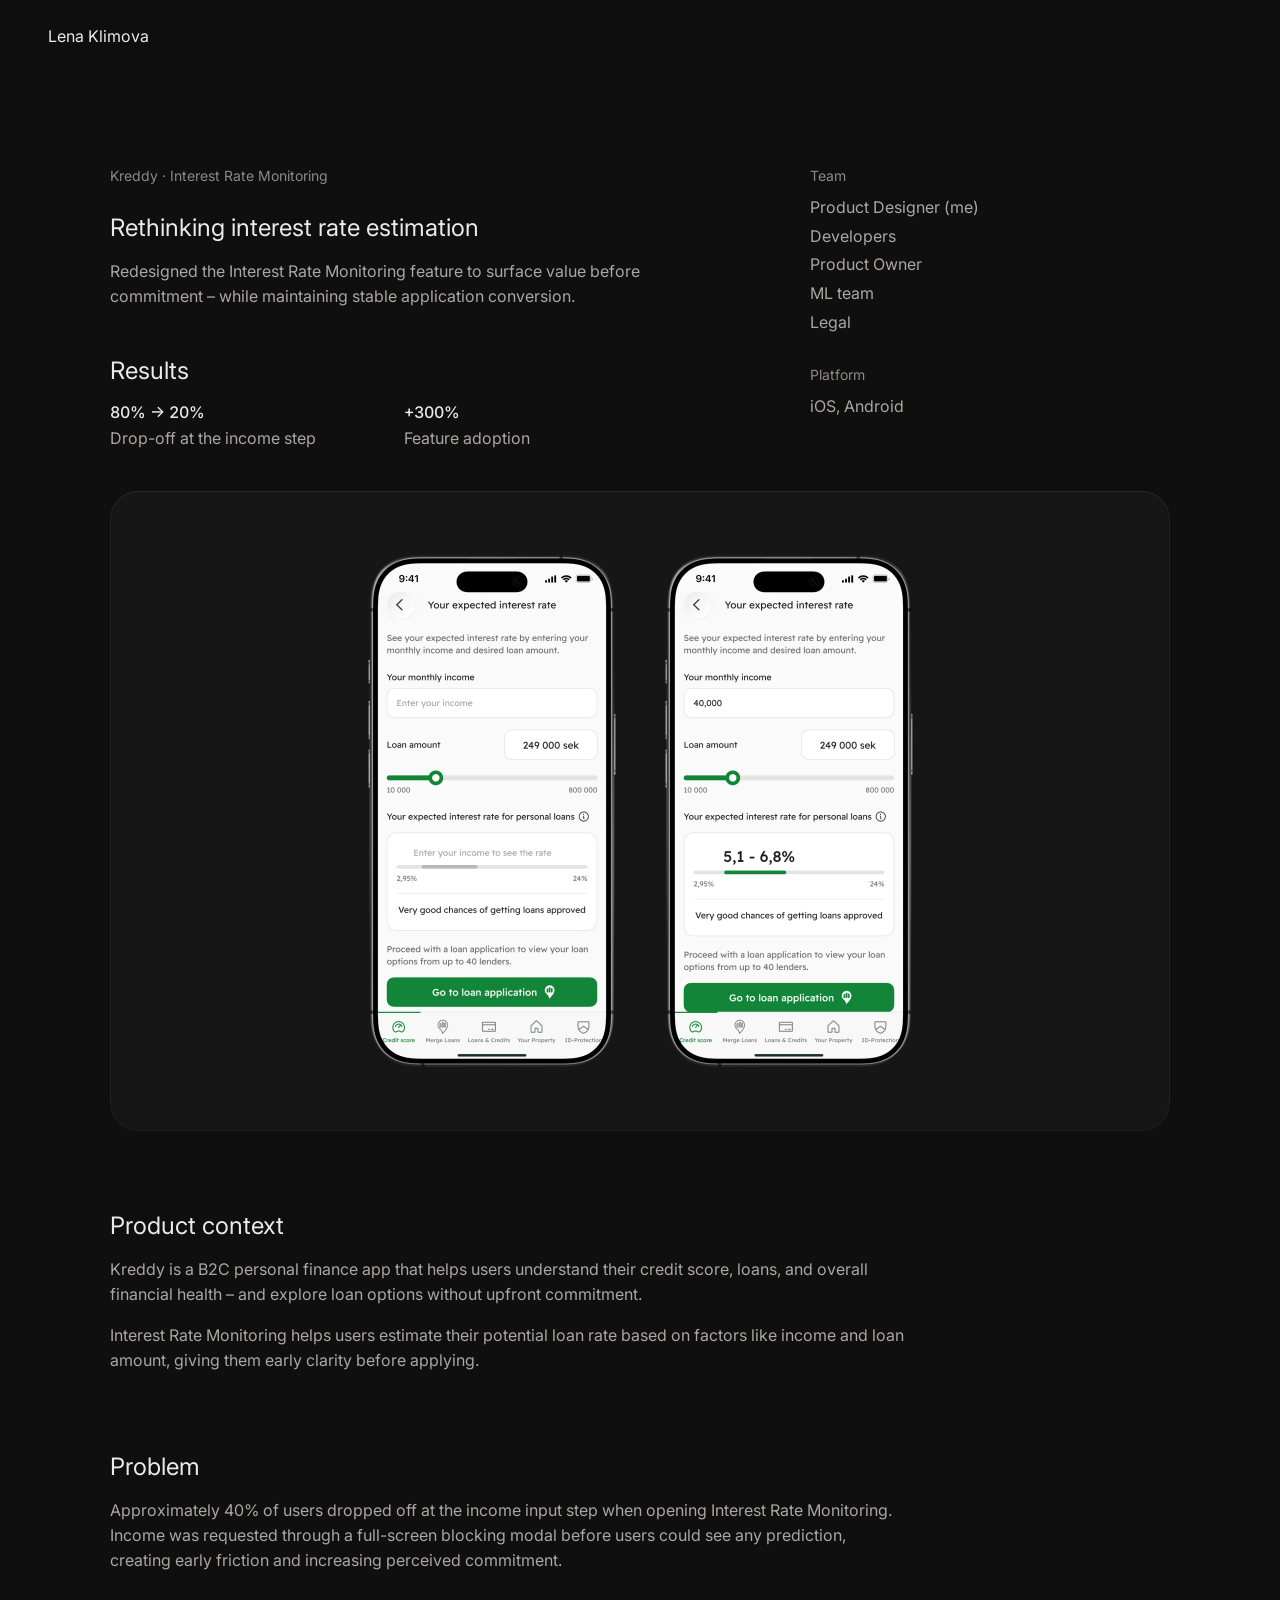
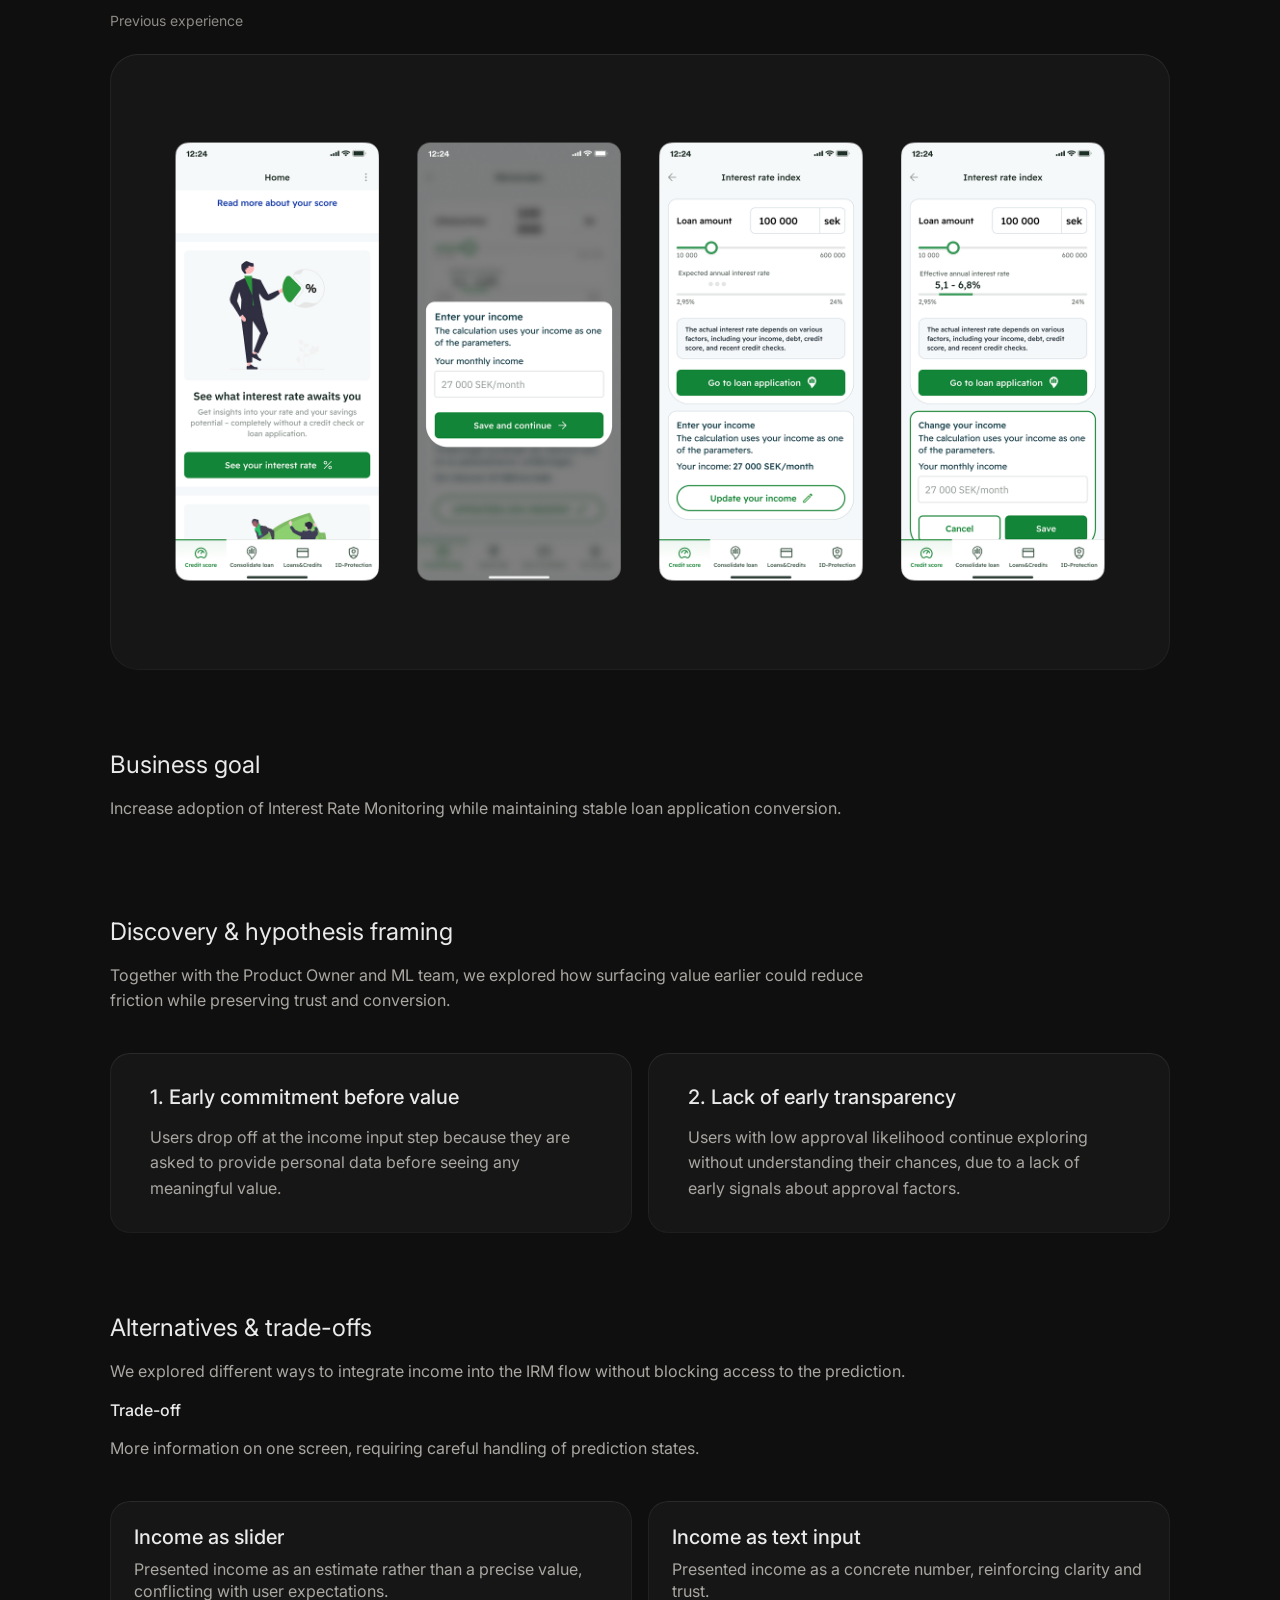
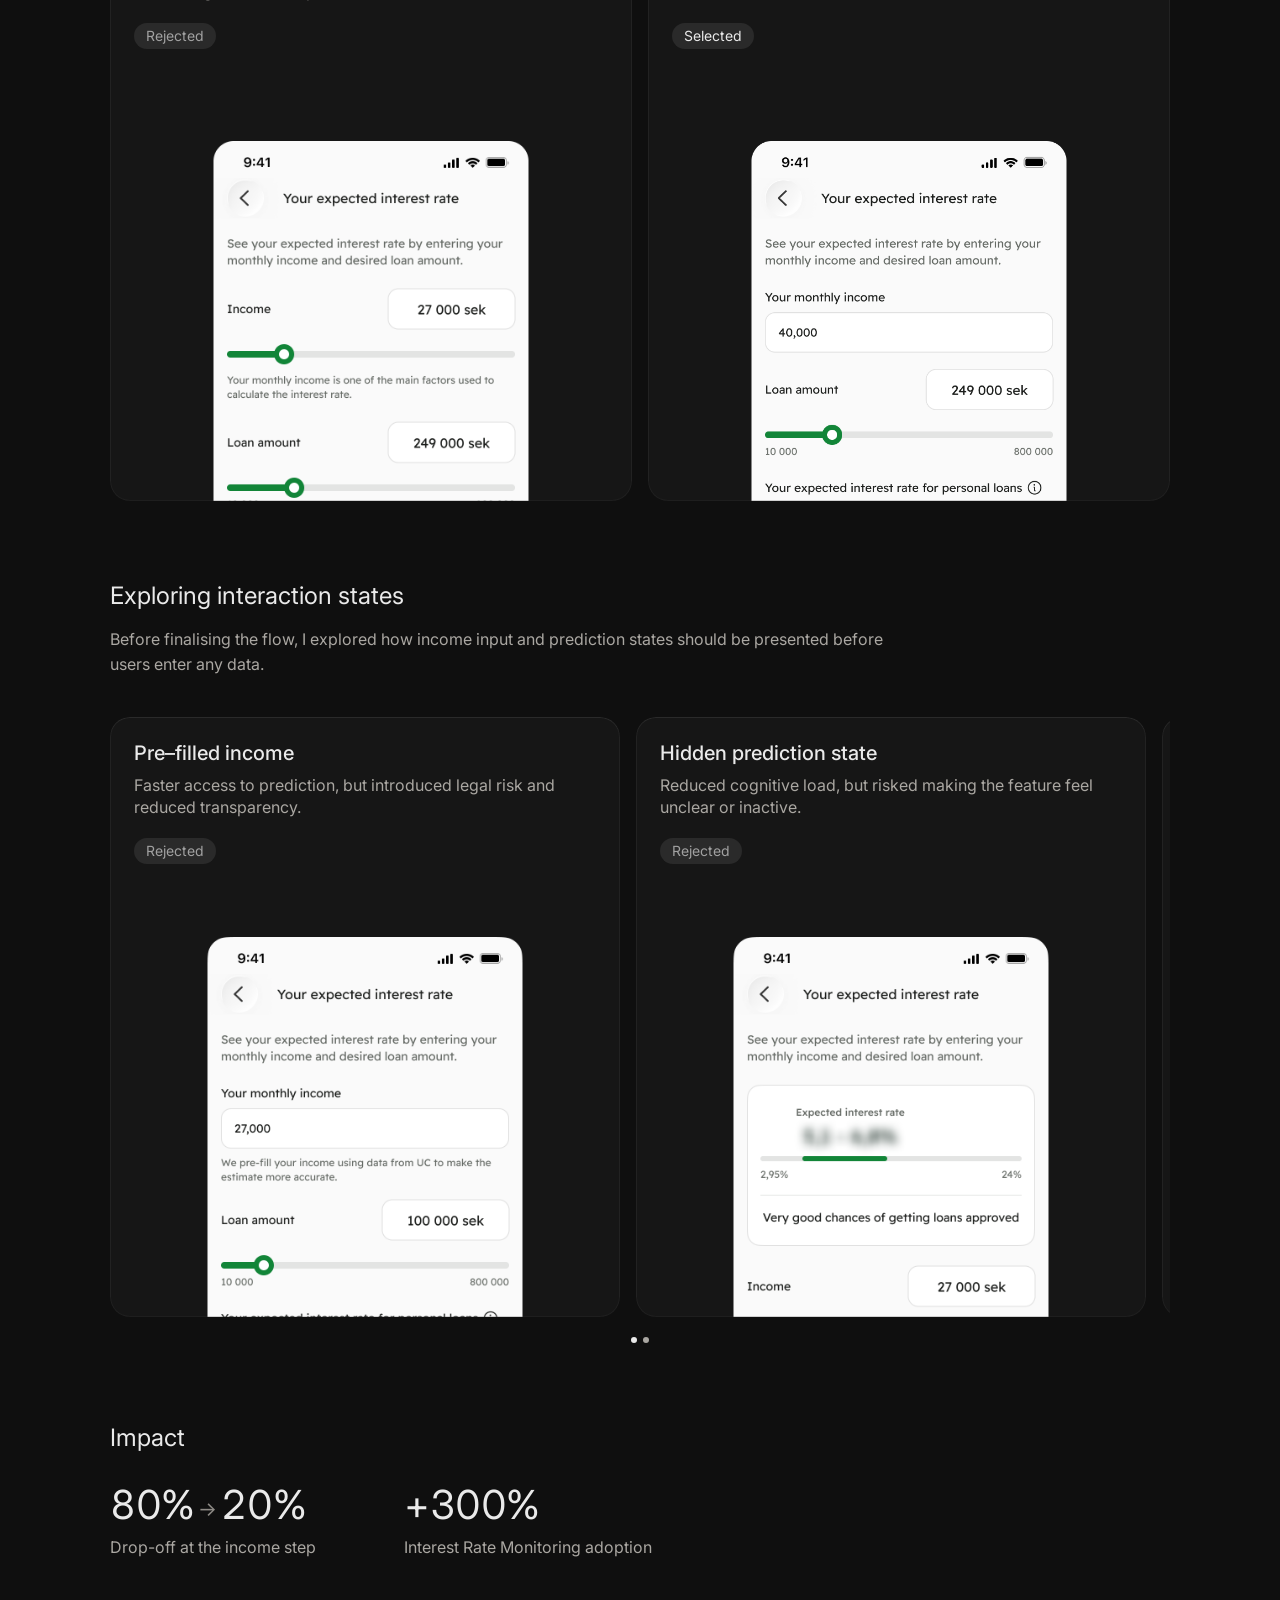
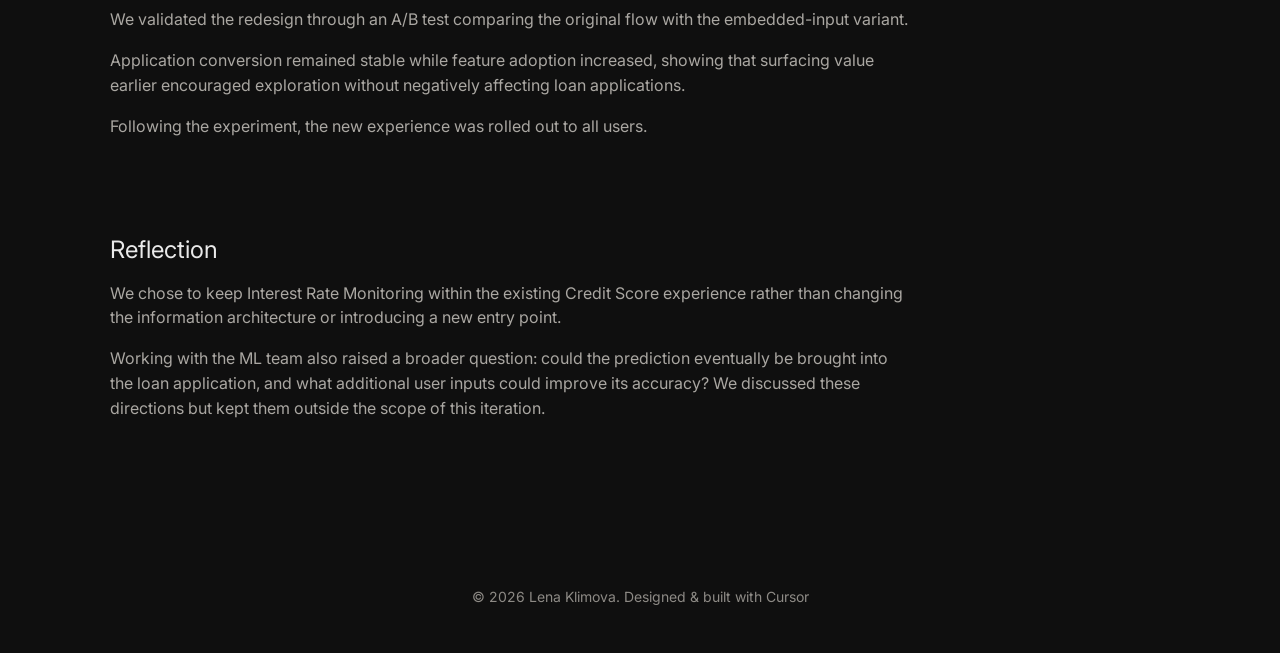
==== commit 7f57ed22: "Update case-irm-kreddy.html" ====
--- a/case-irm-kreddy.html
+++ b/case-irm-kreddy.html
@@ -294,10 +294,10 @@
       <div class="case-content reveal">
         <h2 class="text-title">Reflection</h2>
         <p class="text-body">
-          This project reinforced that increasing perceived value can be more impactful than reducing friction. The A/B test showed that exposing meaningful information earlier encouraged exploration without compromising business performance.
-        </p>
-        <p class="text-body">
-          It also reminded me that strong product design emerges through collaboration. Working with Product, ML and Legal meant balancing multiple constraints while designing an experience that can evolve together with the underlying prediction model.
+          We chose to keep Interest Rate Monitoring within the existing Credit Score experience rather than changing the information architecture or introducing a new entry point.
+        </p>
+        <p class="text-body">
+          Working with the ML team also raised a broader question: could the prediction eventually be brought into the loan application, and what additional user inputs could improve its accuracy? We discussed these directions but kept them outside the scope of this iteration.
         </p>
       </div>
     </section>
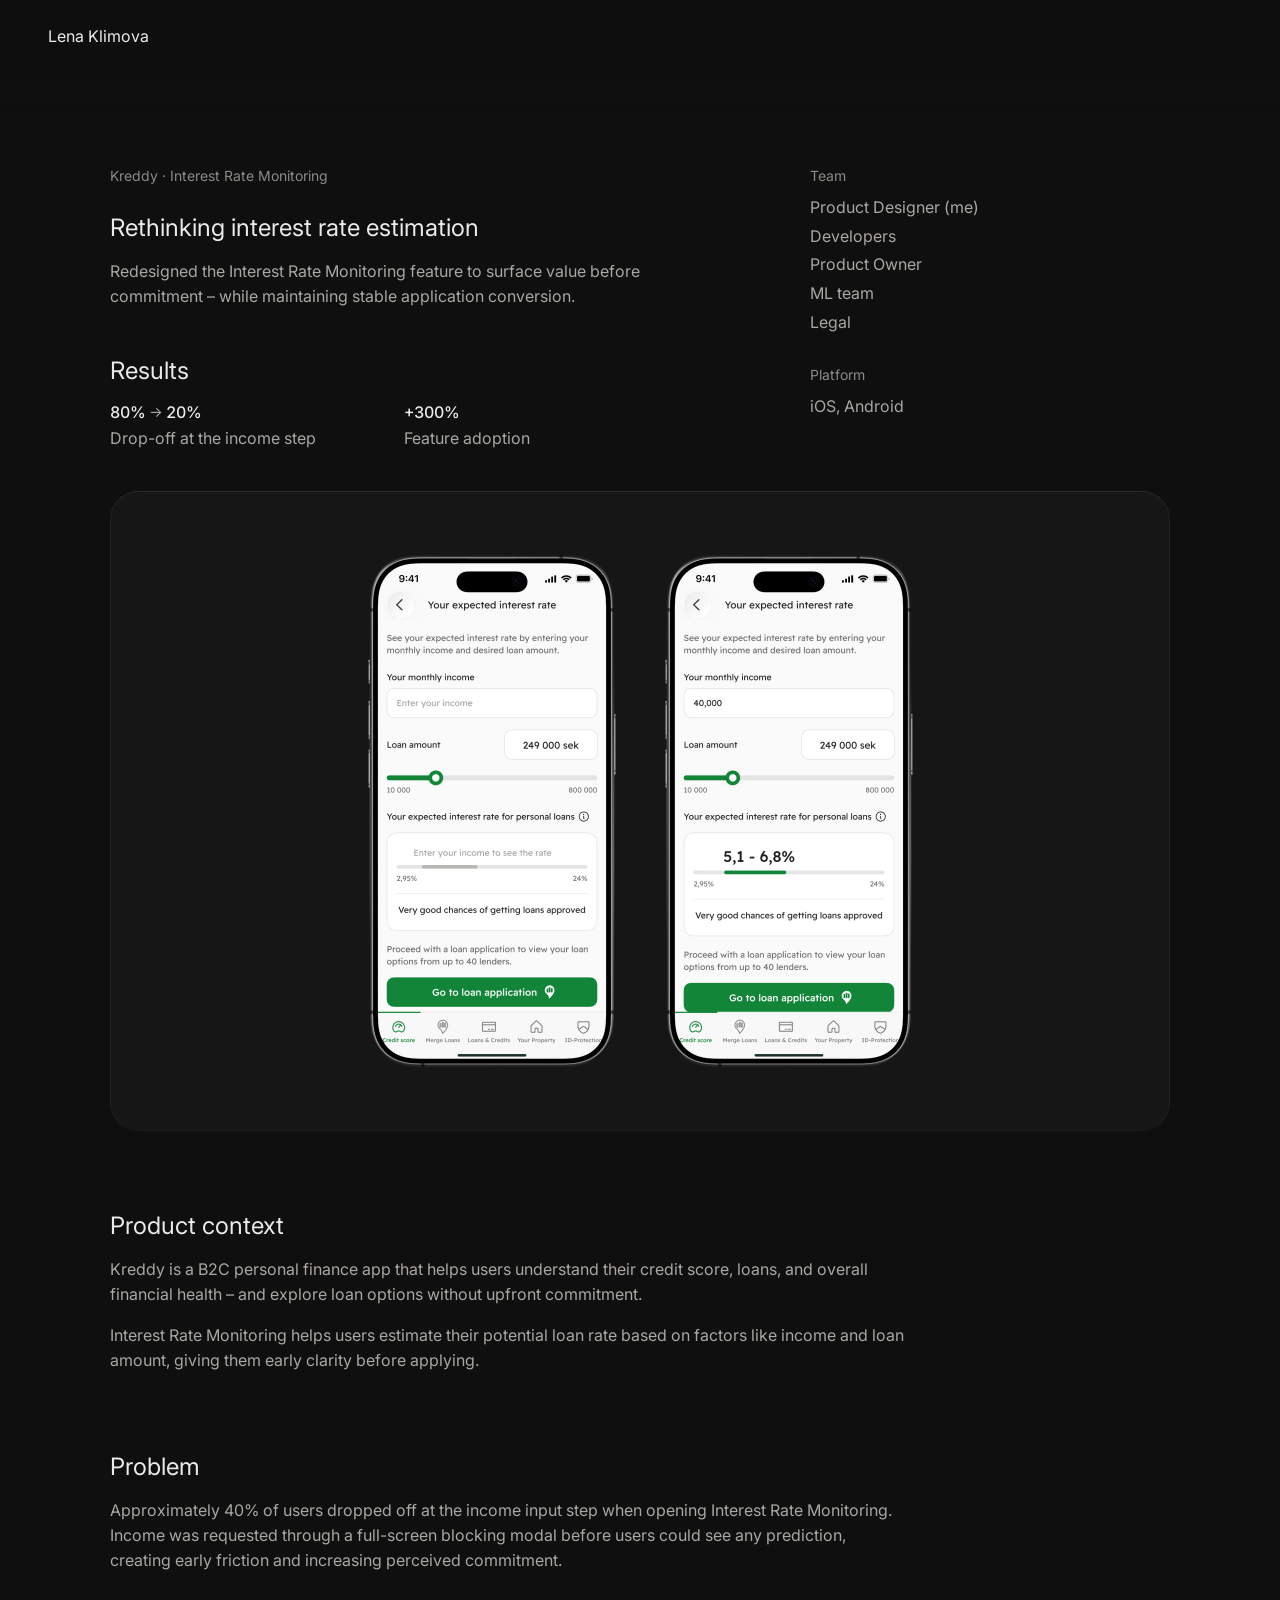
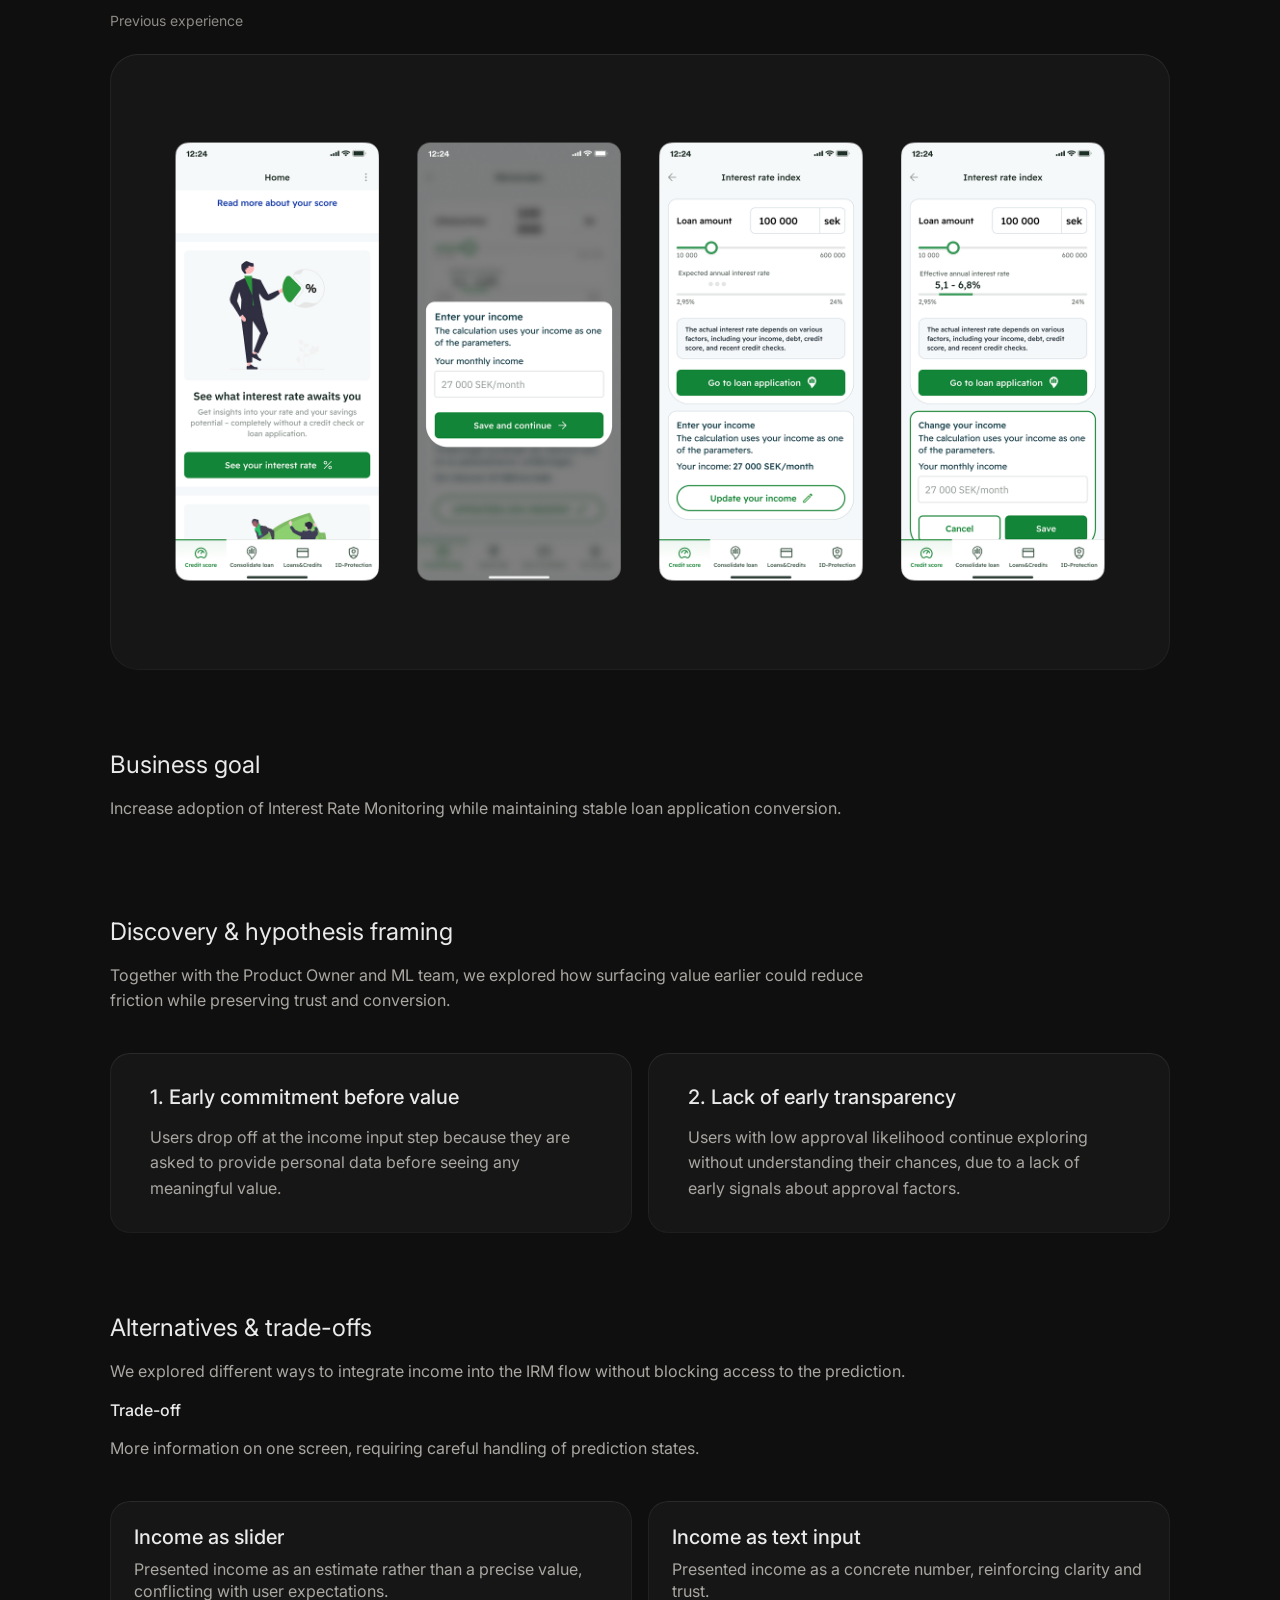
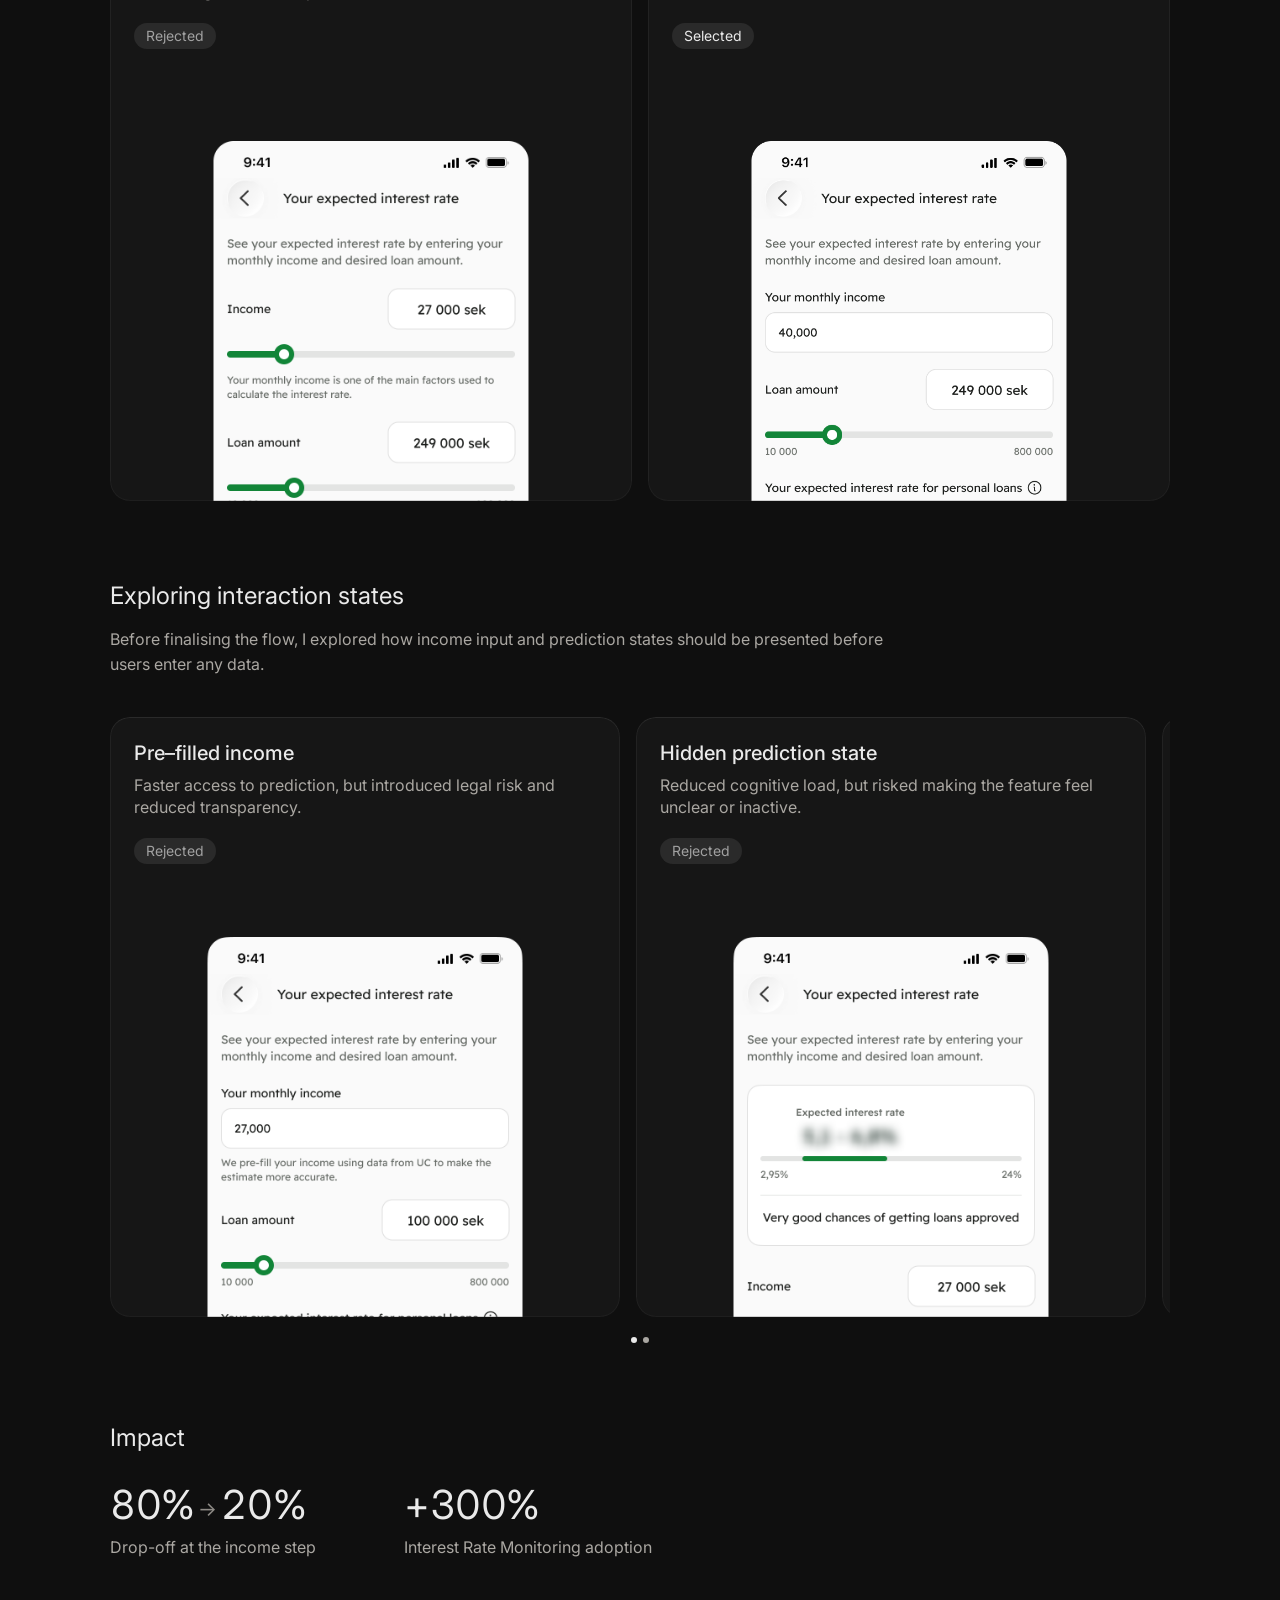
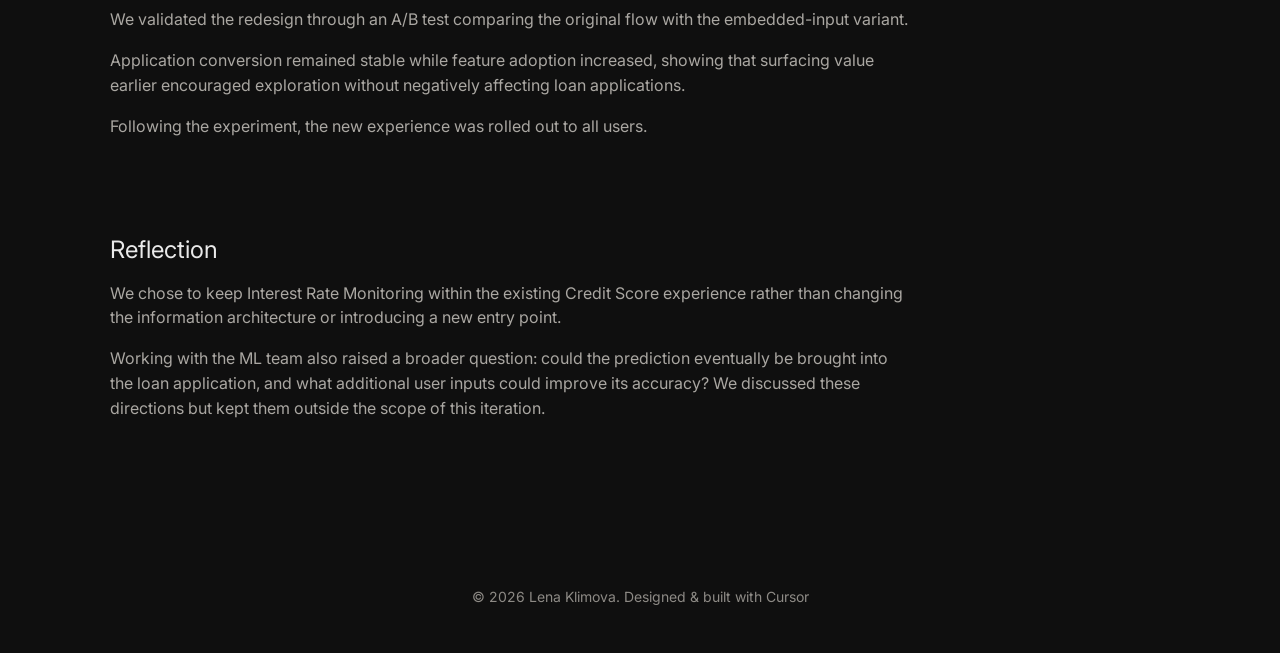
==== commit 99da1f1b: "Refinements" ====
--- a/case-irm-kreddy.html
+++ b/case-irm-kreddy.html
@@ -8,7 +8,7 @@
   <!-- Google Fonts (Inter) -->
   <link href="https://fonts.googleapis.com/css2?family=Inter:wght@400;500;600&display=swap" rel="stylesheet">
 
-  <link rel="stylesheet" href="styles.css" />
+  <link rel="stylesheet" href="styles.css?v=47" />
 </head>
 <body class="preload">
 
@@ -31,11 +31,11 @@
             <h2 class="text-title">Results</h2>
             <div class="hero-results-metrics">
               <div class="hero-results-metric">
-                <p class="section-subheading">80% → 20%</p>
+                <p class="section-subheading">80%<span class="impact-arrow">→</span><span data-count-from="80" data-count-to="20" data-count-suffix="%">20%</span></p>
                 <p class="text-body">Drop-off at the income step</p>
               </div>
               <div class="hero-results-metric">
-                <p class="section-subheading">+300%</p>
+                <p class="section-subheading" data-count-to="300" data-count-prefix="+" data-count-suffix="%">+300%</p>
                 <p class="text-body">Feature adoption</p>
               </div>
             </div>
@@ -307,6 +307,6 @@
     <p class="text-small">© 2026 Lena Klimova. Designed & built with Cursor</p>
   </footer>
 
-  <script src="script.js?v=37"></script>
+  <script src="script.js?v=45"></script>
 </body>
 </html>
--- a/styles.css
+++ b/styles.css
@@ -124,6 +124,11 @@
 body.preload .reveal {
   opacity: 0 !important;
   transform: translateY(var(--reveal-offset)) !important;
+}
+
+body.preload .direction-points .direction-point {
+  opacity: 0;
+  transform: translateY(8px);
 }
 
   /* NAV */
@@ -353,6 +358,12 @@
   font-variant-numeric: tabular-nums;
 }
 
+.case-page .hero-results .impact-arrow {
+  font-size: 0.9em;
+  color: var(--text-secondary);
+  transform: translateY(-0.04em);
+}
+
 .case-page .hero-results .text-body {
   margin: 0;
 }
@@ -409,12 +420,20 @@
   margin-top: 80px;
 }
 
+@media (min-width: 901px) {
+  .case-section:not(:has(.case-block, .case-cards, .case-hypotheses, .impact-metrics))
+    + .case-section:not(:has(.case-block, .case-cards, .case-hypotheses, .impact-metrics)) {
+    margin-top: 64px;
+  }
+}
+
 .case-block + .case-block {
   margin-top: 72px;
 }
 
 .case-content + .case-block,
-.case-content + .case-hypotheses {
+.case-content + .case-hypotheses,
+.case-block + .case-content {
   margin-top: 40px;
 }
 
@@ -734,6 +753,87 @@
   display: flex;
   justify-content: center;
   align-items: flex-start;
+}
+
+.case-cards .direction-column {
+  display: flex;
+  flex-direction: column;
+  gap: 24px;
+  min-width: 0;
+}
+
+.direction-points {
+  display: flex;
+  flex-direction: column;
+  gap: 24px;
+  margin: 0;
+  padding: 0;
+  list-style: none;
+}
+
+.direction-point {
+  display: grid;
+  grid-template-columns: 1.25em 1fr;
+  column-gap: 8px;
+  row-gap: 4px;
+  align-items: start;
+}
+
+.direction-points.is-pending .direction-point {
+  opacity: 0;
+  transform: translateY(8px);
+}
+
+.direction-points.is-visible .direction-point {
+  animation: direction-point-in 0.9s cubic-bezier(0.33, 0, 0.2, 1) both;
+}
+
+.direction-points.is-visible .direction-point:nth-child(1) {
+  animation-delay: 80ms;
+}
+
+.direction-points.is-visible .direction-point:nth-child(2) {
+  animation-delay: 420ms;
+}
+
+.direction-points.is-visible .direction-point:nth-child(3) {
+  animation-delay: 760ms;
+}
+
+@keyframes direction-point-in {
+  from {
+    opacity: 0;
+    transform: translateY(8px);
+  }
+  to {
+    opacity: 1;
+    transform: translateY(0);
+  }
+}
+
+.direction-point-icon {
+  grid-column: 1;
+  grid-row: 1;
+  color: var(--text-tertiary);
+  font-family: var(--font-family);
+  font-size: 16px;
+  font-style: normal;
+  font-variant-emoji: text;
+  font-weight: var(--weight-regular);
+  line-height: var(--lh-heading);
+  text-align: center;
+}
+
+.direction-point .section-subheading {
+  grid-column: 2;
+  grid-row: 1;
+  margin: 0;
+}
+
+.direction-point .text-body {
+  grid-column: 2;
+  grid-row: 2;
+  margin: 0;
 }
 
 .case-cards .case-card-media img {
@@ -1113,6 +1213,13 @@
     transform: none !important;
     transition: none;
   }
+
+  .direction-points.is-pending .direction-point,
+  .direction-points.is-visible .direction-point {
+    opacity: 1;
+    transform: none;
+    animation: none;
+  }
 }
 
 .footer {
@@ -1201,6 +1308,7 @@
 
   .case-content + .case-block,
   .case-content + .case-hypotheses,
+  .case-block + .case-content,
   .case-cards {
     margin-top: 32px;
   }
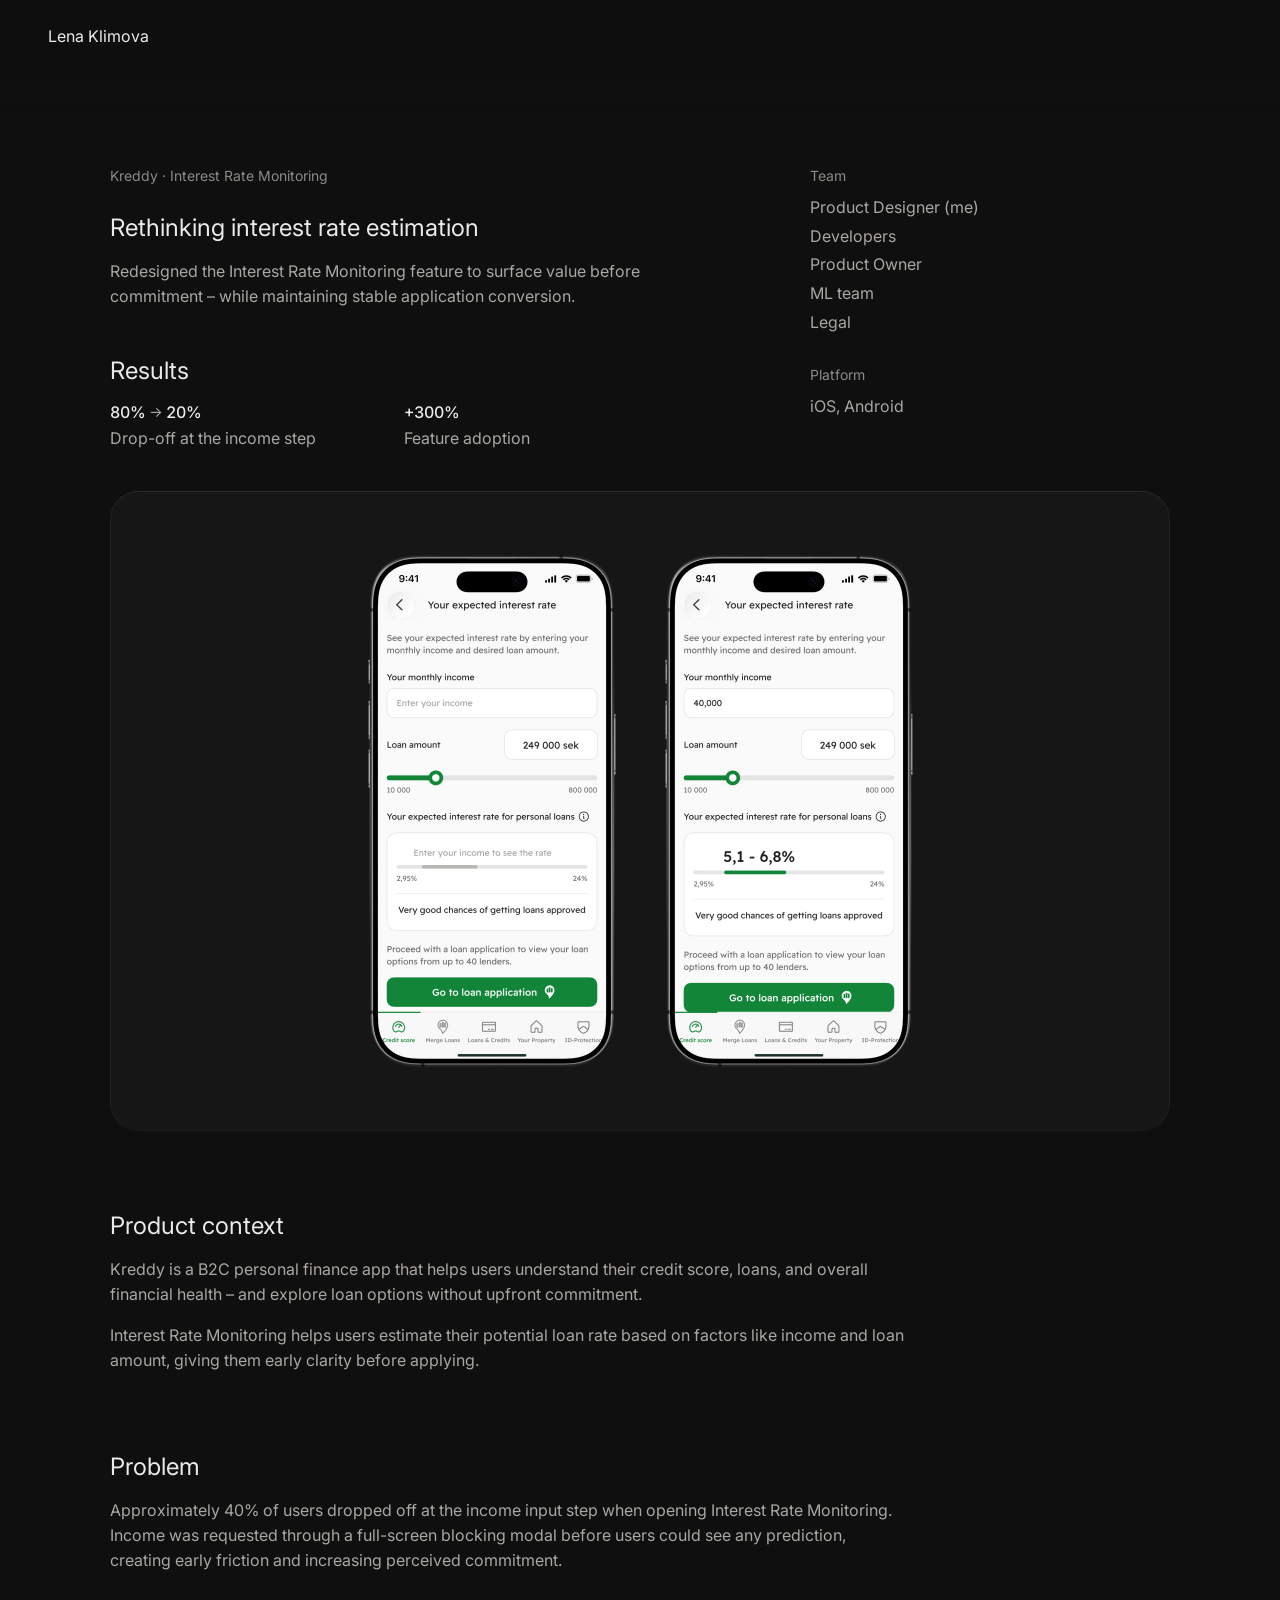
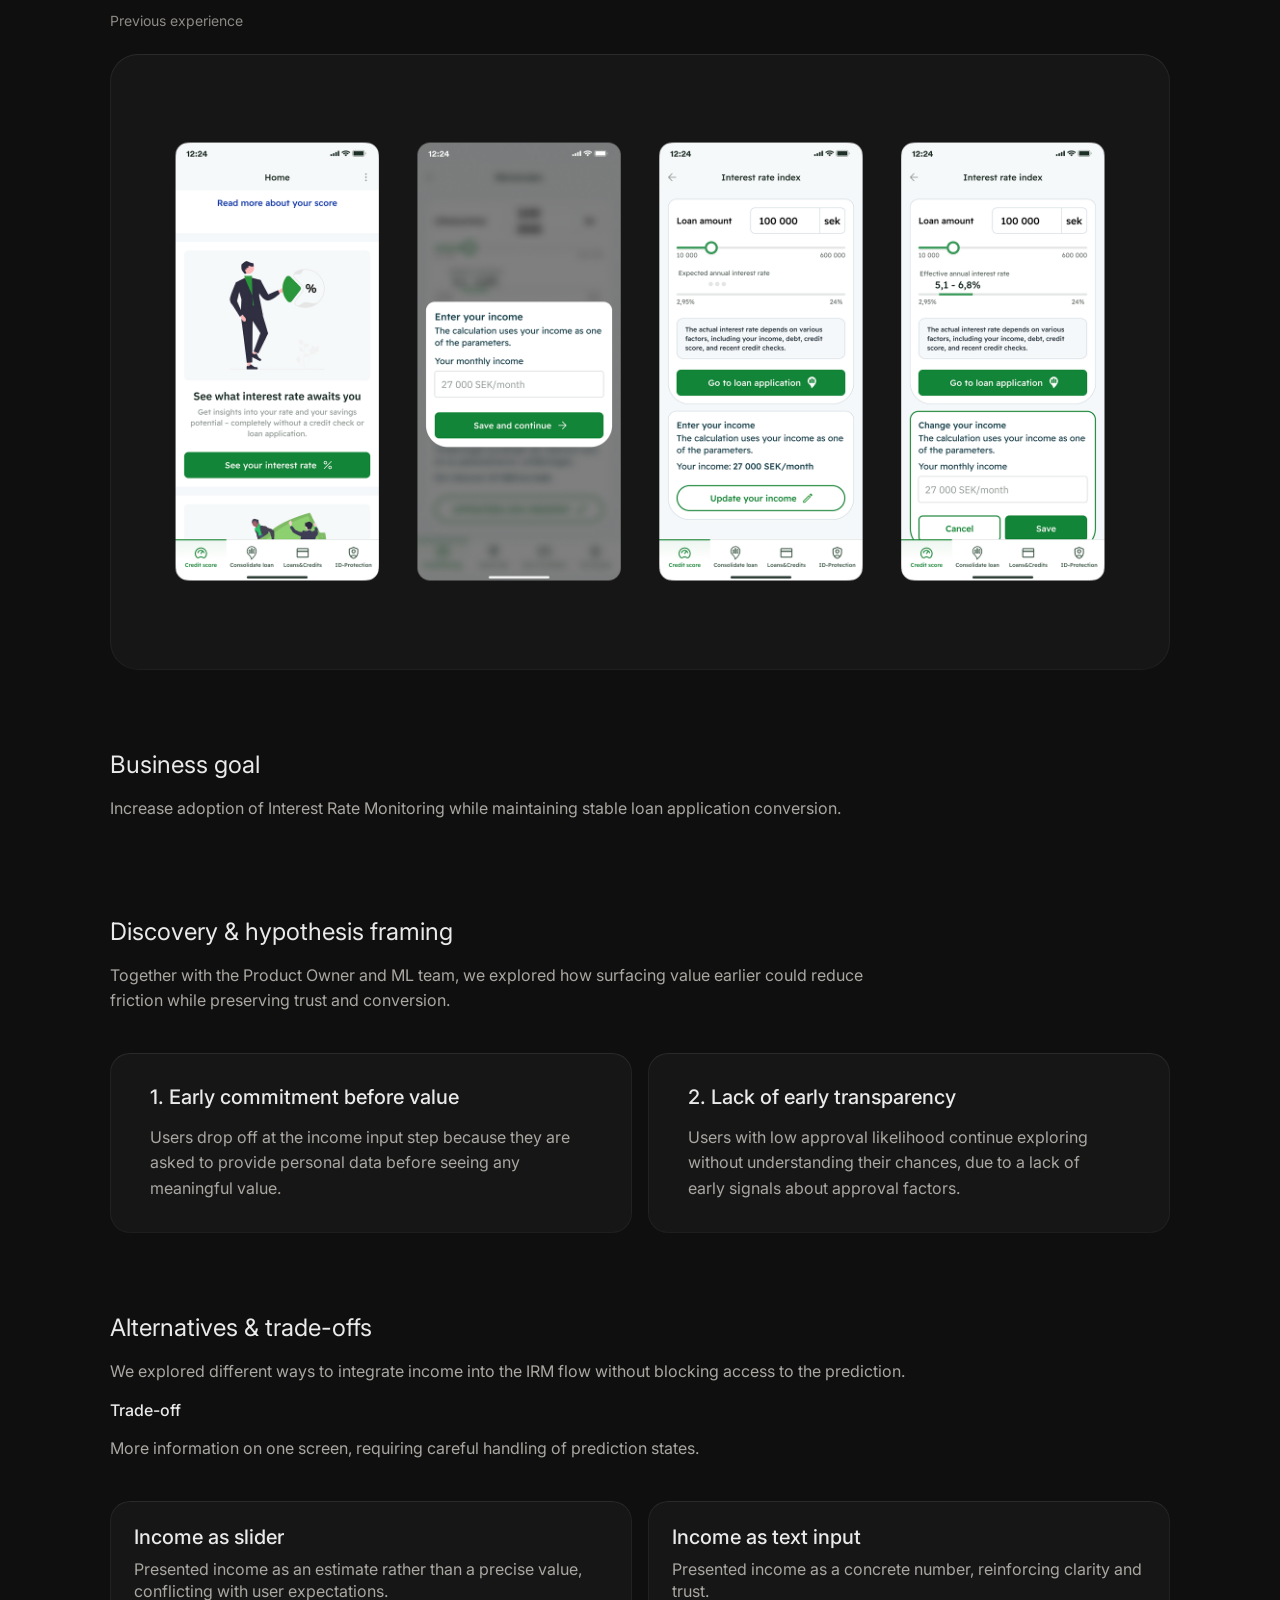
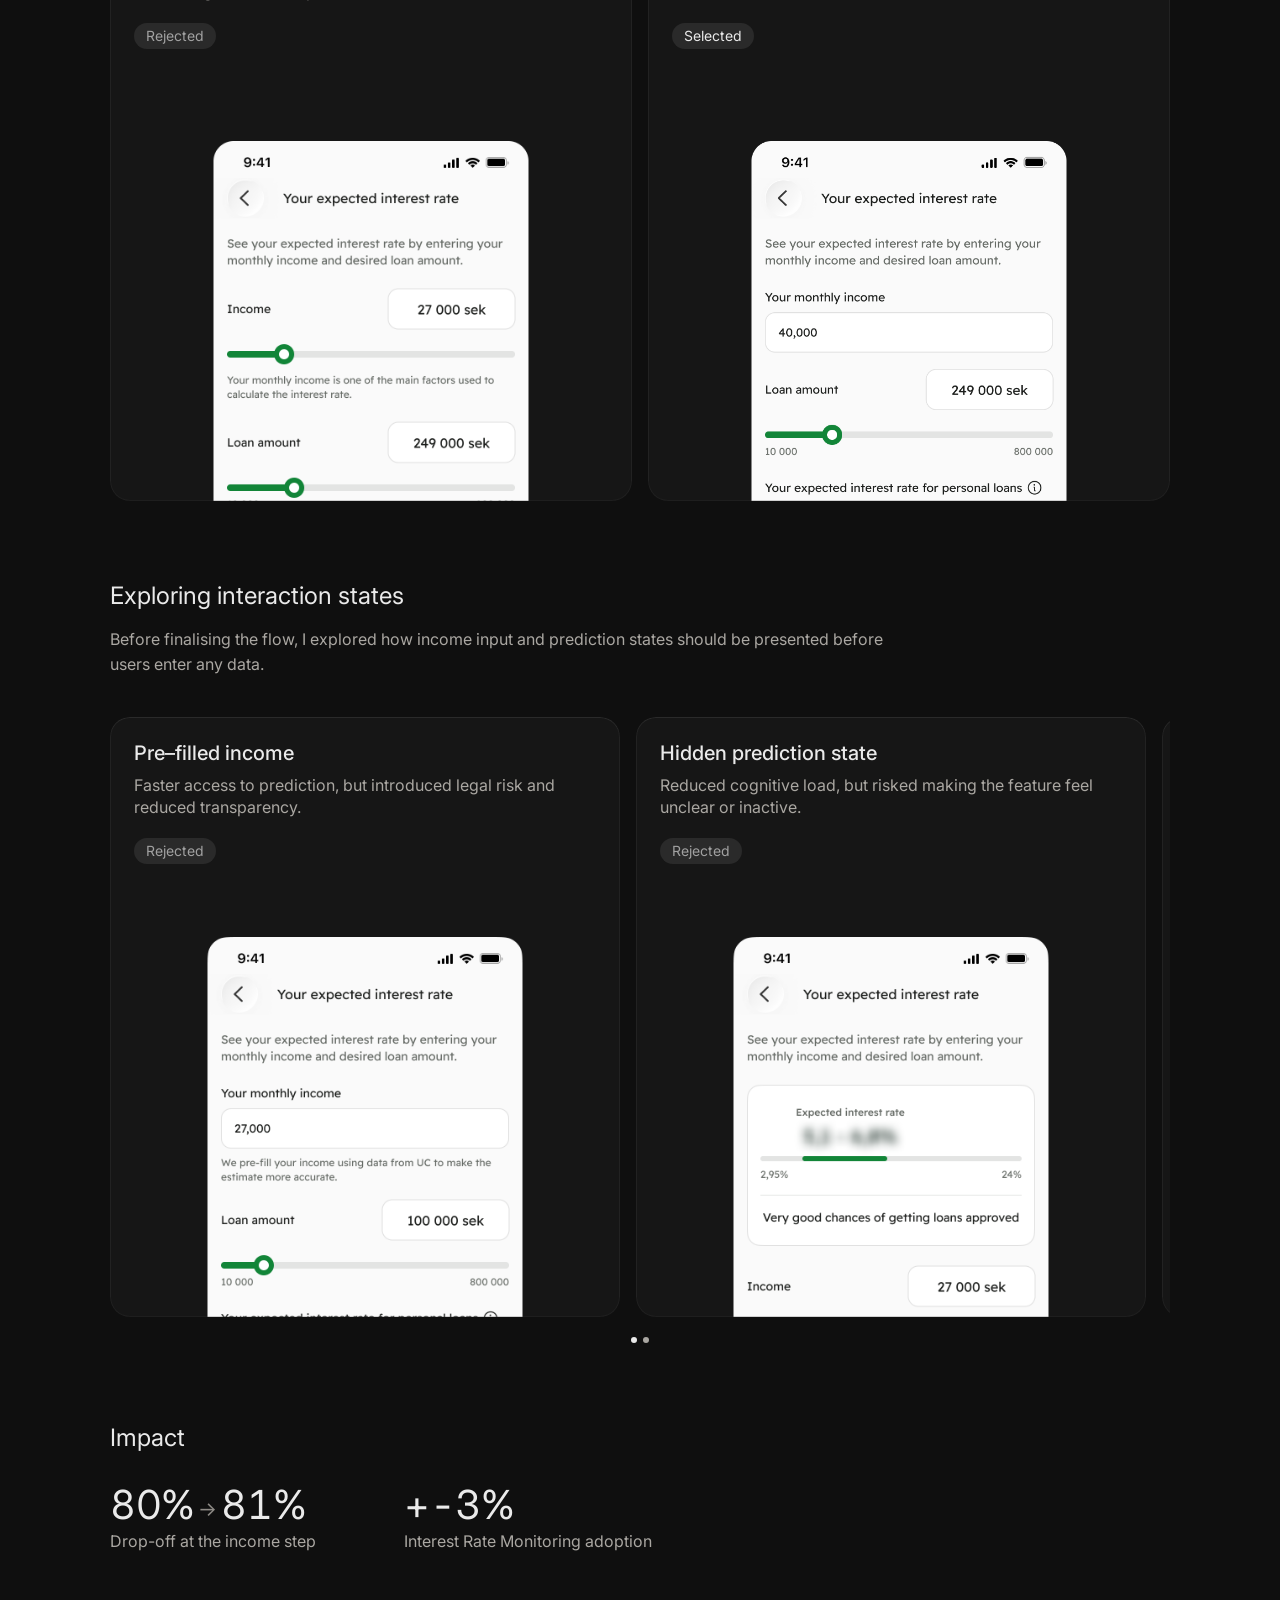
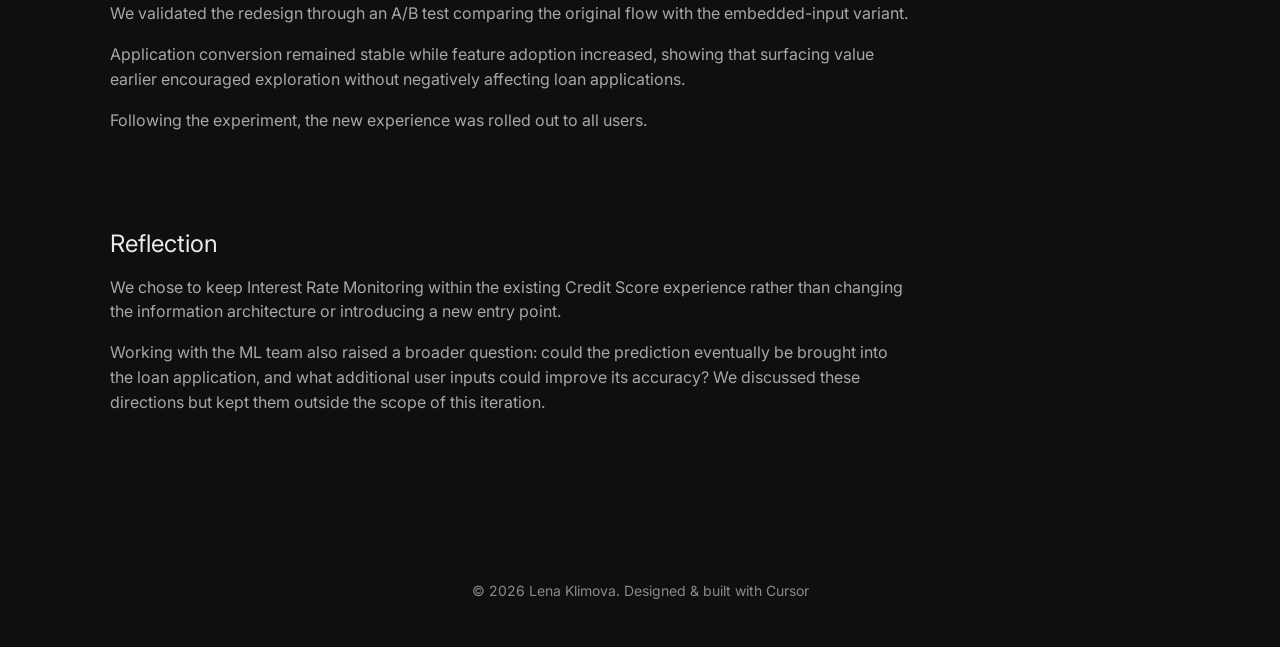
==== commit 8667697a: "Updates" ====
--- a/case-irm-kreddy.html
+++ b/case-irm-kreddy.html
@@ -8,7 +8,7 @@
   <!-- Google Fonts (Inter) -->
   <link href="https://fonts.googleapis.com/css2?family=Inter:wght@400;500;600&display=swap" rel="stylesheet">
 
-  <link rel="stylesheet" href="styles.css?v=47" />
+  <link rel="stylesheet" href="styles.css?v=51" />
 </head>
 <body class="preload">
 
--- a/styles.css
+++ b/styles.css
@@ -338,7 +338,8 @@
   margin: 0 0 16px;
 }
 
-.case-page .hero-results-metrics {
+.case-page .hero-results-metrics,
+.metric-row {
   display: flex;
   flex-direction: row;
   flex-wrap: nowrap;
@@ -347,25 +348,37 @@
   width: 100%;
 }
 
-.case-page .hero-results-metric {
+.case-page .hero-results-metric,
+.metric-item {
   display: flex;
   flex-direction: column;
   gap: 4px;
 }
 
-.case-page .hero-results .section-subheading {
+.case-page .hero-results .section-subheading,
+.metric-item .section-subheading {
   margin: 0;
   font-variant-numeric: tabular-nums;
 }
 
-.case-page .hero-results .impact-arrow {
+.case-page .hero-results .impact-arrow,
+.metric-item .impact-arrow {
   font-size: 0.9em;
   color: var(--text-secondary);
   transform: translateY(-0.04em);
 }
 
-.case-page .hero-results .text-body {
+.case-page .hero-results .text-body,
+.metric-item .text-body {
   margin: 0;
+}
+
+.case-content .metric-item p {
+  margin: 0;
+}
+
+.case-content .metric-row + .text-body {
+  margin-top: 32px;
 }
 
 .hero-text {
@@ -421,8 +434,8 @@
 }
 
 @media (min-width: 901px) {
-  .case-section:not(:has(.case-block, .case-cards, .case-hypotheses, .impact-metrics))
-    + .case-section:not(:has(.case-block, .case-cards, .case-hypotheses, .impact-metrics)) {
+  .case-section:not(:has(.case-block, .case-cards, .case-hypotheses, .impact-metrics, .compare-columns))
+    + .case-section:not(:has(.case-block, .case-cards, .case-hypotheses, .impact-metrics, .compare-columns)) {
     margin-top: 64px;
   }
 }
@@ -433,8 +446,17 @@
 
 .case-content + .case-block,
 .case-content + .case-hypotheses,
-.case-block + .case-content {
+.case-block + .case-content,
+.case-cards + .case-content {
   margin-top: 40px;
+}
+
+.case-content + .compare-columns {
+  margin-top: 40px;
+}
+
+.compare-columns + .case-content {
+  margin-top: 24px;
 }
 
 .case-block + .case-hypotheses {
@@ -502,7 +524,8 @@
 
 .case-content:has(+ .case-block) > :last-child,
 .case-content:has(+ .case-hypotheses) > :last-child,
-.case-content:has(+ .case-cards) > :last-child {
+.case-content:has(+ .case-cards) > :last-child,
+.case-content:has(+ .compare-columns) > :last-child {
   margin-bottom: 0;
 }
 
@@ -513,6 +536,44 @@
   font-weight: 500;
   line-height: var(--lh-heading);
   margin: 24px 0 12px;
+}
+
+.section-kicker {
+  margin: 0 0 8px;
+  color: var(--text-primary);
+  font-family: var(--font-family);
+  font-size: 20px;
+  font-weight: 500;
+  line-height: var(--lh-heading);
+}
+
+.case-content p.section-kicker {
+  margin: 0 0 8px;
+}
+
+.case-content .text-title:has(+ .section-kicker) {
+  margin-bottom: 0;
+}
+
+.case-content .text-title + .section-kicker {
+  margin-top: 16px;
+}
+
+.case-content .text-body:has(+ .section-kicker) {
+  margin-bottom: 0;
+}
+
+.case-content .text-body + .section-kicker {
+  margin-top: 32px;
+}
+
+.case-content .section-kicker + .metric-row {
+  margin-top: 0;
+}
+
+.analysis-label {
+  color: var(--text-primary);
+  font-weight: 500;
 }
 
 .case-content .case-subtext:has(+ .section-subheading) {
@@ -631,7 +692,7 @@
   display: flex;
   flex-direction: column;
   align-items: flex-start;
-  gap: 10px;
+  gap: 4px;
 }
 
 .impact-metric .text-hero {
@@ -758,7 +819,7 @@
 .case-cards .direction-column {
   display: flex;
   flex-direction: column;
-  gap: 24px;
+  gap: 40px;
   min-width: 0;
 }
 
@@ -772,11 +833,9 @@
 }
 
 .direction-point {
-  display: grid;
-  grid-template-columns: 1.25em 1fr;
-  column-gap: 8px;
-  row-gap: 4px;
-  align-items: start;
+  display: flex;
+  align-items: flex-start;
+  gap: 8px;
 }
 
 .direction-points.is-pending .direction-point {
@@ -812,28 +871,26 @@
 }
 
 .direction-point-icon {
-  grid-column: 1;
-  grid-row: 1;
-  color: var(--text-tertiary);
+  display: flex;
+  flex: 0 0 1.25em;
+  align-items: center;
+  justify-content: center;
+  height: 1.2em;
+  color: var(--text-primary);
   font-family: var(--font-family);
   font-size: 16px;
   font-style: normal;
   font-variant-emoji: text;
   font-weight: var(--weight-regular);
-  line-height: var(--lh-heading);
+  line-height: 1;
   text-align: center;
 }
 
-.direction-point .section-subheading {
-  grid-column: 2;
-  grid-row: 1;
+.direction-point .text-body {
+  flex: 1;
+  min-width: 0;
   margin: 0;
-}
-
-.direction-point .text-body {
-  grid-column: 2;
-  grid-row: 2;
-  margin: 0;
+  line-height: var(--lh-normal);
 }
 
 .case-cards .case-card-media img {
@@ -847,8 +904,25 @@
 }
 
 @media (max-width: 900px) {
-  .case-cards {
+  .case-cards,
+  .compare-columns {
     grid-template-columns: 1fr;
+  }
+
+  .compare-columns {
+    grid-template-rows: none;
+    row-gap: 56px;
+  }
+
+  .compare-column {
+    display: flex;
+    flex-direction: column;
+    grid-row: auto;
+  }
+
+  .metric-row {
+    flex-wrap: wrap;
+    gap: 32px;
   }
 }
 
@@ -971,6 +1045,43 @@
 .case-image--placeholder {
   aspect-ratio: 2200 / 1280;
   background-color: var(--surface-fill);
+}
+
+.compare-columns {
+  width: 100%;
+  display: grid;
+  grid-template-columns: var(--case-card-width) var(--case-card-width);
+  grid-template-rows: auto auto auto;
+  column-gap: 24px;
+}
+
+.compare-column {
+  display: grid;
+  grid-template-rows: subgrid;
+  grid-row: span 3;
+  min-width: 0;
+}
+
+.compare-column .section-kicker {
+  margin: 0 0 4px;
+}
+
+.compare-column .text-body {
+  margin: 0 0 16px;
+}
+
+.compare-column .case-image,
+.compare-column .case-image--placeholder {
+  width: 100%;
+  min-height: 400px;
+  aspect-ratio: auto;
+  background: none;
+  border-radius: 0;
+  box-shadow: none;
+}
+
+.compare-column .case-image::after {
+  content: none;
 }
 
 @media (max-width: 1100px) {
@@ -1186,6 +1297,10 @@
   box-shadow: var(--surface-stroke);
 }
 
+.compare-column .case-image::after {
+  content: none;
+}
+
 /* =========================
   ANIMATIONS
 ========================= */
@@ -1309,7 +1424,13 @@
   .case-content + .case-block,
   .case-content + .case-hypotheses,
   .case-block + .case-content,
+  .case-cards + .case-content,
   .case-cards {
+    margin-top: 32px;
+  }
+
+  .case-content + .compare-columns,
+  .compare-columns + .case-content {
     margin-top: 32px;
   }
 
@@ -1389,7 +1510,8 @@
     gap: 12px;
   }
 
-  .case-page .hero-results-metrics {
+  .case-page .hero-results-metrics,
+  .metric-row {
     flex-wrap: wrap;
     gap: 32px;
   }
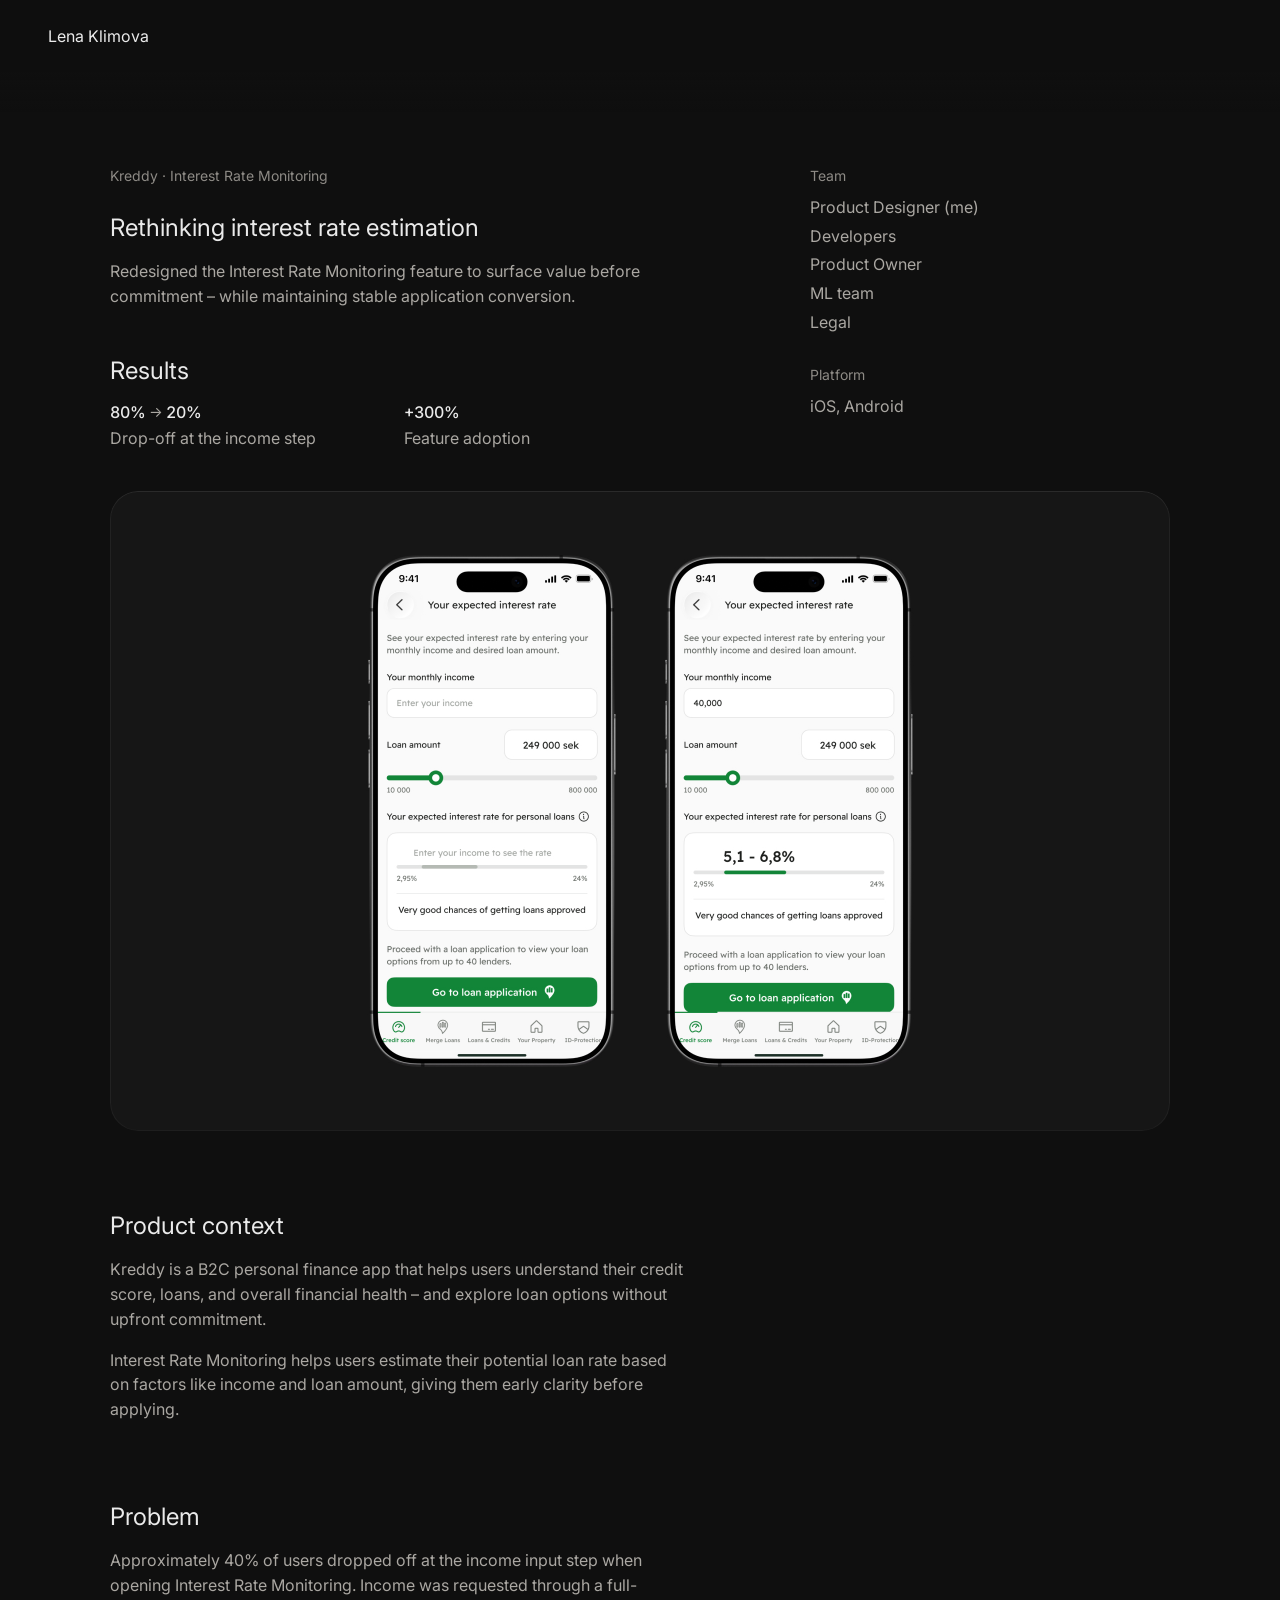
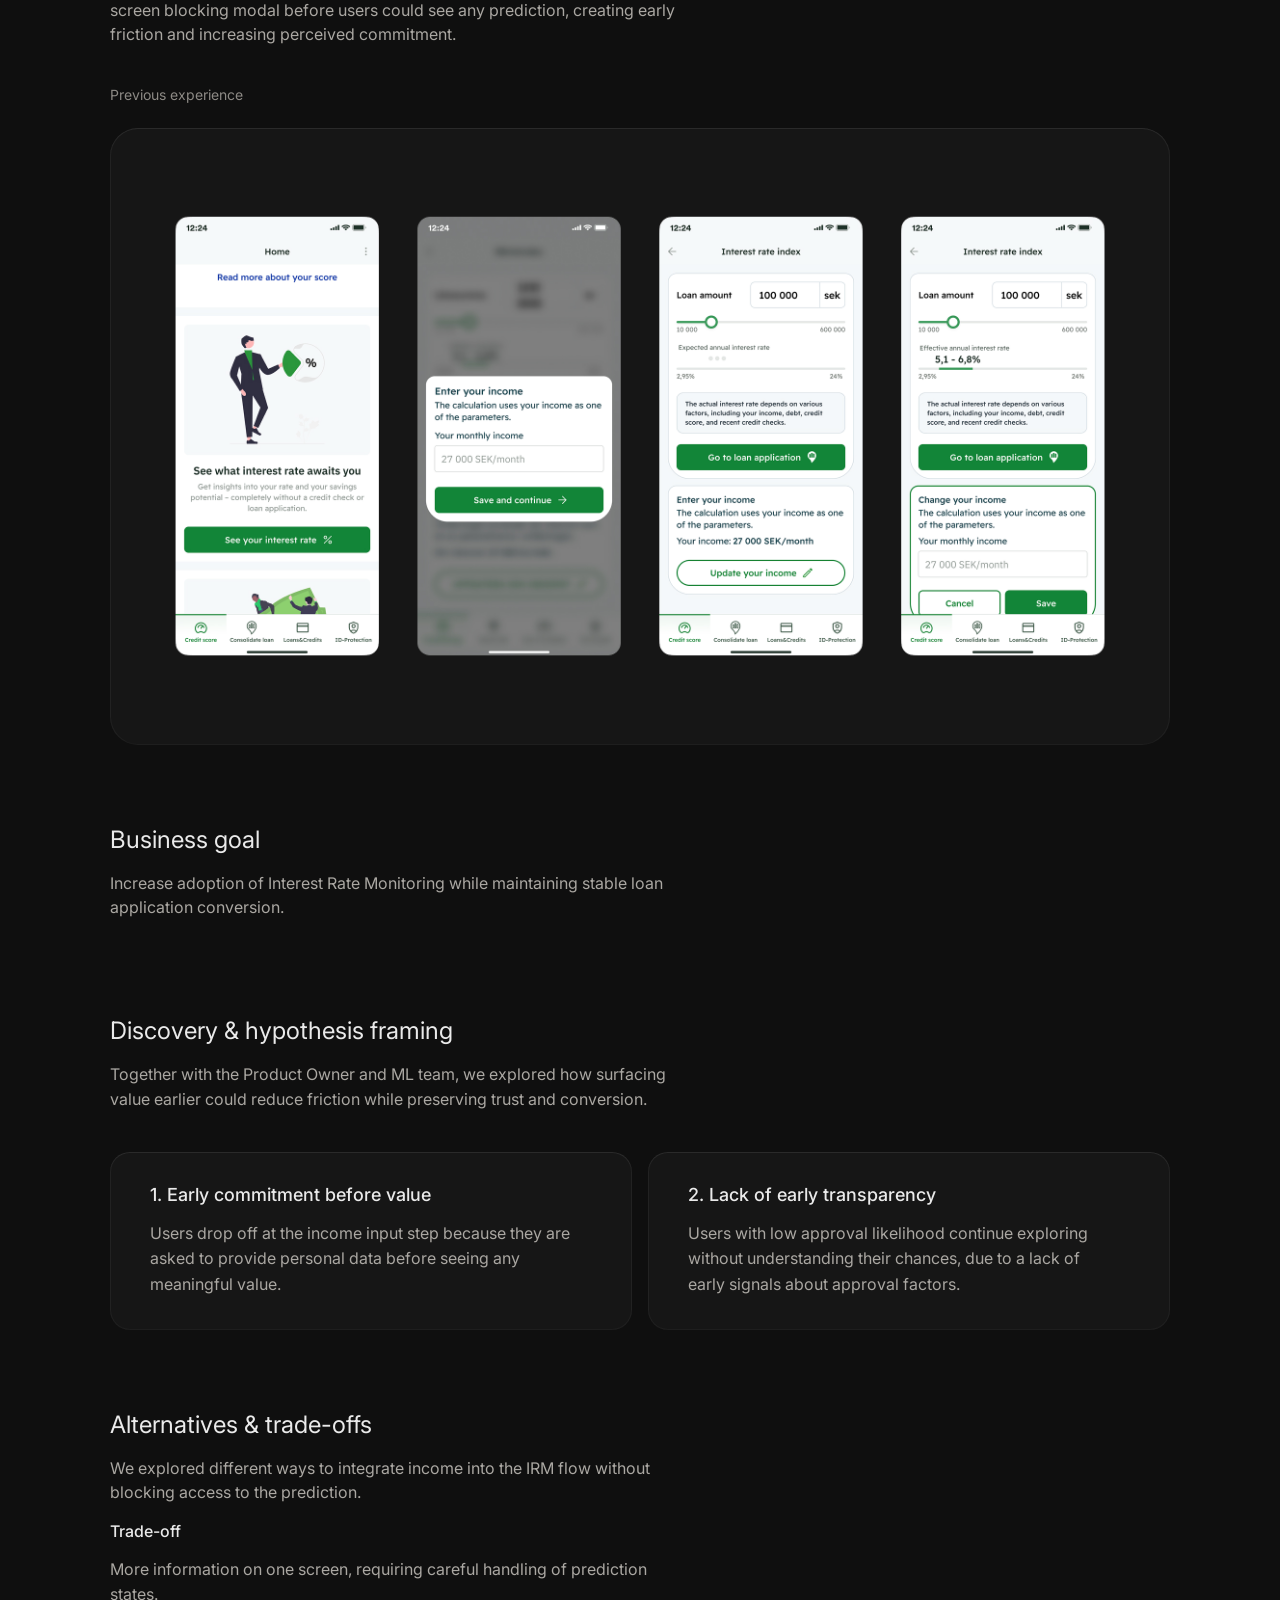
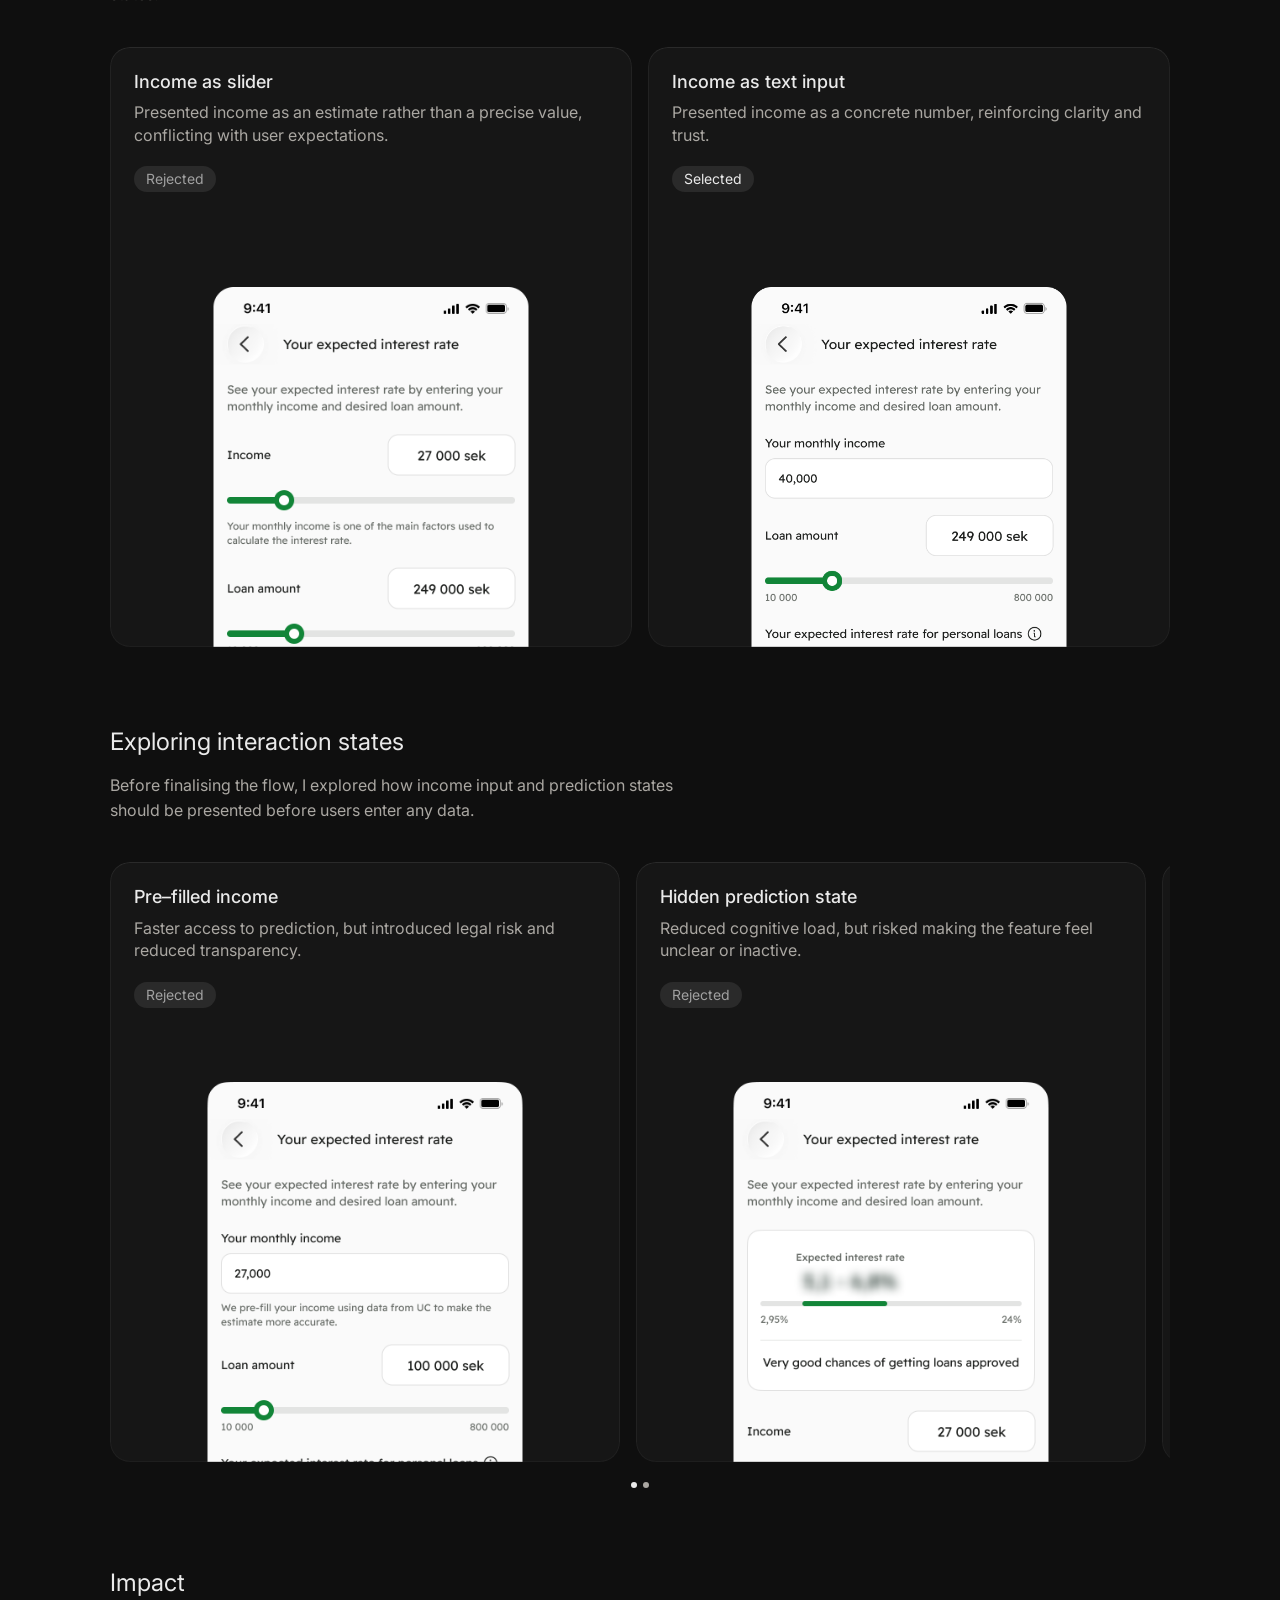
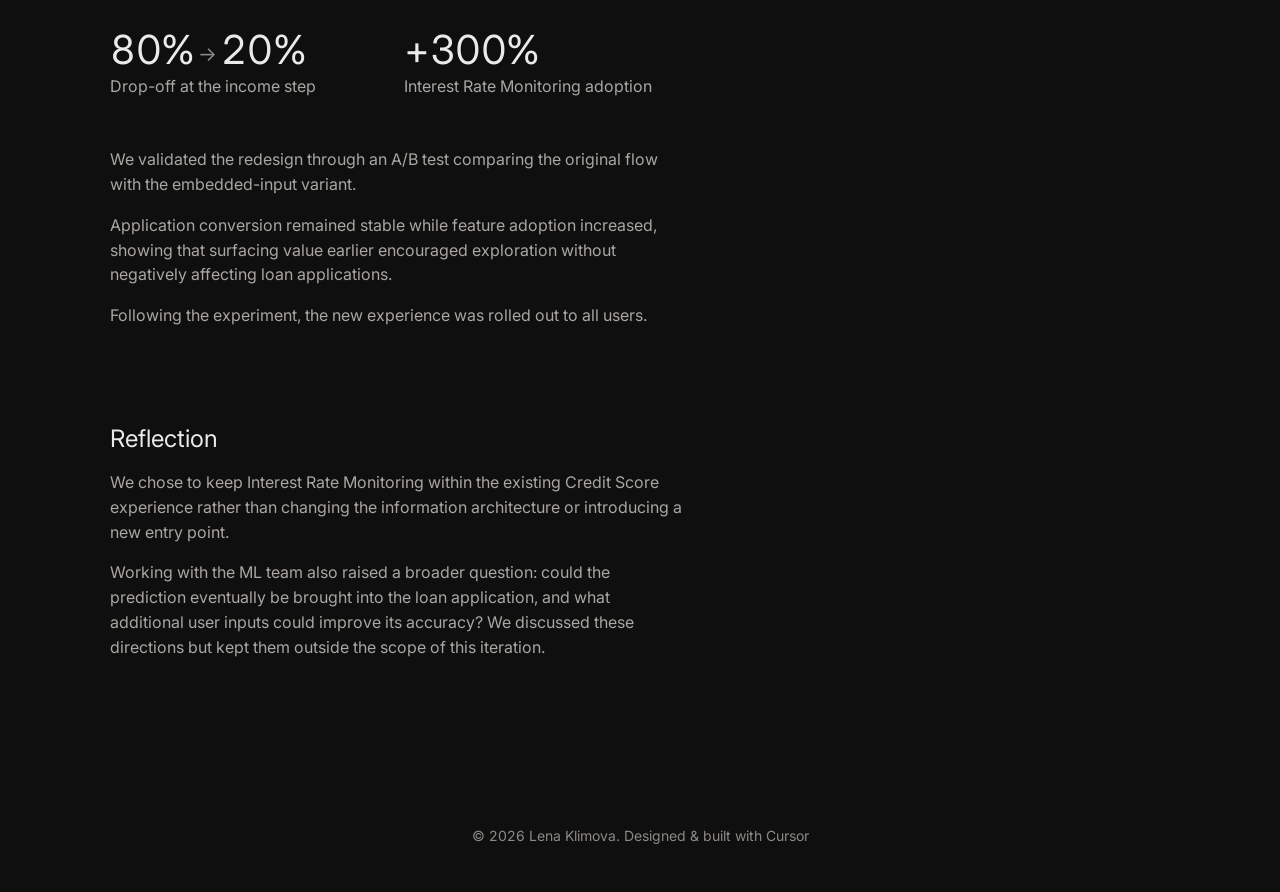
==== commit 20300b7c: "Match IRM card titles to the loan case. Secondary titles in the hypothesis, trade-off, and interacti" ====
--- a/case-irm-kreddy.html
+++ b/case-irm-kreddy.html
@@ -8,7 +8,7 @@
   <!-- Google Fonts (Inter) -->
   <link href="https://fonts.googleapis.com/css2?family=Inter:wght@400;500;600&display=swap" rel="stylesheet">
 
-  <link rel="stylesheet" href="styles.css?v=51" />
+  <link rel="stylesheet" href="styles.css?v=113" />
 </head>
 <body class="preload">
 
--- a/styles.css
+++ b/styles.css
@@ -185,6 +185,178 @@
     opacity: 0.8;
   }
 
+  /* HOME: work column + sticky bio */
+
+.home-shell {
+  display: grid;
+  grid-template-columns: 340px 520px;
+  column-gap: 72px;
+  align-items: start;
+  max-width: 1004px;
+  margin: 0 auto;
+  padding: 48px 36px 24px;
+}
+
+.home-work {
+  min-width: 0;
+}
+
+.home .case {
+  margin-bottom: 64px;
+}
+
+.home .case:last-child {
+  margin-bottom: 0;
+}
+
+.home-entry-link {
+  display: block;
+  color: inherit;
+  text-decoration: none;
+}
+
+.home .case-card.home-preview {
+  margin-top: 0;
+  width: 100%;
+  aspect-ratio: 4 / 5;
+  border-radius: 16px;
+}
+
+.home .case-card.home-preview img {
+  width: 100%;
+  height: 100%;
+  object-fit: cover;
+  object-position: center;
+}
+
+.home .case-card.home-preview img.home-preview-cover,
+.home .case-card.home-preview video.home-preview-cover {
+  display: block;
+  object-fit: contain;
+  object-position: center;
+  background: transparent;
+  pointer-events: none;
+}
+
+.home .case-card.home-preview:has(video.home-preview-cover) {
+  display: flex;
+  align-items: center;
+  justify-content: center;
+  overflow: hidden;
+}
+
+.home .case-card.home-preview video.home-preview-cover {
+  width: auto;
+  height: 139%;
+  max-width: none;
+  flex: 0 0 auto;
+  object-fit: fill;
+  transform: translateY(12px);
+}
+
+.home .case-card.home-preview:has(.home-preview-cover) {
+  padding: 48px 20px;
+}
+
+.home-entry-title {
+  margin: 24px 0 0;
+  color: var(--text-primary);
+  font-family: var(--font-family);
+  font-size: var(--text-body);
+  font-weight: var(--weight-medium);
+  line-height: var(--lh-heading);
+}
+
+.home-entry-link .case-badge {
+  margin-top: 12px;
+}
+
+.home-entry-subtext {
+  margin: 8px 0 0;
+  color: var(--text-secondary);
+  font-family: var(--font-family);
+  font-size: var(--text-small);
+  font-weight: var(--weight-regular);
+  line-height: var(--lh-body);
+}
+
+.home-entry-link .case-badge + .home-entry-subtext {
+  margin-top: 8px;
+}
+
+@media (hover: hover) and (pointer: fine) {
+  .home .case-card.home-preview:hover {
+    transform: none;
+  }
+
+  .home-entry-link:hover .home-preview {
+    transform: translateY(-4px);
+  }
+
+  .home-entry-static:hover .home-preview {
+    transform: none;
+  }
+}
+
+.home-entry-static {
+  cursor: default;
+}
+
+.home-bio {
+  position: sticky;
+  top: 96px;
+  display: flex;
+  flex-direction: column;
+  align-items: flex-start;
+  padding-top: 4px;
+}
+
+.home-bio .avatar {
+  width: 80px;
+  height: 80px;
+  margin-bottom: 24px;
+}
+
+.home-bio .text-small {
+  margin: 0 0 16px;
+}
+
+.home-bio-role {
+  margin: 0 0 20px;
+  color: var(--text-primary);
+  font-family: var(--font-family);
+  font-size: var(--text-small);
+  font-weight: var(--weight-regular);
+  line-height: var(--lh-body);
+}
+
+.home-bio-sub {
+  margin: 0 0 32px;
+  color: var(--text-secondary);
+  font-family: var(--font-family);
+  font-size: var(--text-small);
+  font-weight: var(--weight-regular);
+  line-height: var(--lh-body);
+}
+
+.home-bio .button {
+  width: auto;
+  justify-content: flex-start;
+  padding: 8px 14px;
+  font-size: var(--text-small);
+}
+
+.home-bio .button svg {
+  width: 16px;
+  height: 16px;
+}
+
+.home .footer {
+  max-width: 1004px;
+  margin: 0 auto;
+  padding: 72px 36px 48px;
+}
+
   /* HERO */
   
   .hero {
@@ -381,6 +553,10 @@
   margin-top: 32px;
 }
 
+.case-content .metric-row + .section-kicker {
+  margin-top: 32px;
+}
+
 .hero-text {
   max-width: 800px;
 }
@@ -438,6 +614,11 @@
     + .case-section:not(:has(.case-block, .case-cards, .case-hypotheses, .impact-metrics, .compare-columns)) {
     margin-top: 64px;
   }
+
+  .case-section:not(:has(.case-block, .case-cards, .case-hypotheses, .impact-metrics, .compare-columns))
+    + .case-section.case-section--visual {
+    margin-top: 80px;
+  }
 }
 
 .case-block + .case-block {
@@ -464,7 +645,7 @@
 }
 
 .case-content {
-  max-width: 960px;
+  max-width: 576px;
   display: flex;
   flex-direction: column;
 }
@@ -485,7 +666,7 @@
 
 .case-content p,
 .case-content ul {
-  max-width: 800px;
+  max-width: 576px;
 }
 
 .case-content .text-title {
@@ -569,6 +750,10 @@
 
 .case-content .section-kicker + .metric-row {
   margin-top: 0;
+}
+
+.case-content .section-kicker + .impact-metrics {
+  margin-top: 8px;
 }
 
 .analysis-label {
@@ -652,7 +837,7 @@
 
 .hypothesis-card h3 {
   color: var(--text-primary);
-  font-size: 20px;
+  font-size: 18px;
   font-weight: 500;
   margin: 0;
   text-align: left;
@@ -756,6 +941,21 @@
   transform: none;
 }
 
+.case-cards .case-card:has(video) {
+  height: auto;
+  min-height: 0;
+  padding-bottom: 40px;
+}
+
+.case-cards .case-card:has(video) .case-card-content {
+  min-height: 0;
+}
+
+.case-cards .case-card:has(video) .case-card-media {
+  margin: 32px 0 0;
+  flex: none;
+}
+
 .case-cards .case-card-content {
   display: flex;
   flex-direction: column;
@@ -768,7 +968,7 @@
   margin: 0;
   color: var(--text-primary);
   font-family: var(--font-family);
-  font-size: 20px;
+  font-size: 18px;
   font-weight: 500;
   line-height: 1.25;
 }
@@ -819,7 +1019,7 @@
 .case-cards .direction-column {
   display: flex;
   flex-direction: column;
-  gap: 40px;
+  gap: 24px;
   min-width: 0;
 }
 
@@ -828,7 +1028,9 @@
   flex-direction: column;
   gap: 24px;
   margin: 0;
-  padding: 0;
+  padding: 0 24px 0 0;
+  box-sizing: border-box;
+  max-width: 100%;
   list-style: none;
 }
 
@@ -893,7 +1095,8 @@
   line-height: var(--lh-normal);
 }
 
-.case-cards .case-card-media img {
+.case-cards .case-card-media img,
+.case-cards .case-card-media video {
   display: block;
   width: 100%;
   max-width: 300px;
@@ -901,6 +1104,13 @@
   margin-top: 0;
   transform: scale(1.05);
   transform-origin: top center;
+}
+
+.case-cards .case-card-media video {
+  max-width: 260px;
+  transform: none;
+  object-fit: contain;
+  object-view-box: inset(12.92% 39.69% 14.31% 39.69%);
 }
 
 @media (max-width: 900px) {
@@ -1358,6 +1568,20 @@
     padding: 0 24px;
   }
 
+  .home-shell {
+    grid-template-columns: 1fr;
+    row-gap: 48px;
+    padding: 32px 24px 24px;
+  }
+
+  .home-bio {
+    position: static;
+  }
+
+  .home .footer {
+    padding: 40px 24px;
+  }
+
   .case-page {
     padding-top: 72px;
     padding-bottom: 64px;
@@ -1458,6 +1682,18 @@
     padding: 0 16px;
   }
 
+  .home-shell {
+    padding: 24px 16px 16px;
+  }
+
+  .home-bio {
+    top: auto;
+  }
+
+  .home .footer {
+    padding: 40px 16px;
+  }
+
   .hero {
     padding: 32px 16px 64px;
   }
@@ -1560,6 +1796,10 @@
     max-width: 260px;
   }
 
+  .case-cards .case-card-media video {
+    max-width: 100%;
+  }
+
   .hypothesis-card {
     padding: 24px 20px;
     border-radius: 16px;
@@ -1607,6 +1847,10 @@
     max-width: 240px;
   }
 
+  .case-cards .case-card-media video {
+    max-width: 100%;
+  }
+
   .impact-metrics {
     row-gap: 24px;
   }
@@ -1621,3 +1865,229 @@
     transform: none;
   }
 }
+
+/* Experiment & results: grouped editorial layout. */
+.case-content.experiment {
+  max-width: 900px;
+}
+
+.case-content.experiment p,
+.case-content.experiment ul {
+  max-width: 900px;
+}
+
+.experiment .section-kicker {
+  margin-bottom: 8px;
+  font-size: 18px;
+}
+
+.experiment .section-kicker:has(+ .experiment-meta) {
+  margin-bottom: 14px;
+}
+
+.experiment .section-kicker:has(+ .impact-metrics) {
+  margin-bottom: 24px;
+}
+
+.experiment .text-title + .section-kicker {
+  margin-top: 16px;
+}
+
+.experiment .text-body + .section-kicker,
+.experiment .experiment-meta + .section-kicker {
+  margin-top: 24px;
+}
+
+.experiment .text-body + .experiment-outcome {
+  margin-top: 24px;
+}
+
+.experiment .experiment-method {
+  margin: 0 0 6px;
+  color: var(--text-primary);
+  font-size: var(--text-body);
+  font-weight: var(--weight-medium);
+  font-variant-numeric: tabular-nums;
+  line-height: var(--lh-heading);
+}
+
+.experiment .experiment-method + .text-body {
+  margin-bottom: 0;
+}
+
+.experiment-meta {
+  display: grid;
+  grid-template-columns: repeat(3, minmax(0, 1fr));
+  column-gap: 32px;
+  align-items: start;
+  margin: 0;
+  padding: 0;
+}
+
+.experiment-meta div {
+  display: flex;
+  flex-direction: column;
+  min-width: 0;
+}
+
+.experiment-meta-value {
+  margin: 0;
+  color: var(--text-tertiary);
+  font-size: var(--text-small);
+  font-weight: var(--weight-regular);
+  line-height: 1.4;
+}
+
+.experiment .impact-metrics {
+  display: flex;
+  flex-direction: column;
+  align-items: flex-start;
+  gap: 0;
+  margin: 0;
+}
+
+.experiment .section-kicker + .impact-metrics {
+  margin-top: 0;
+}
+
+.experiment .text-hero {
+  margin: 0;
+  color: var(--text-primary);
+  font-size: var(--text-hero);
+  font-weight: var(--weight-regular);
+  font-variant-numeric: tabular-nums;
+  line-height: 1.05;
+  letter-spacing: -0.02em;
+}
+
+.experiment .experiment-result .text-body {
+  margin: 6px 0 0;
+}
+
+.experiment .experiment-delta {
+  display: flex;
+  align-items: baseline;
+  gap: 8px;
+  margin: 12px 0 0;
+  color: var(--text-secondary);
+  font-size: var(--text-body);
+  font-weight: var(--weight-regular);
+  line-height: var(--lh-heading);
+}
+
+.experiment-delta-value {
+  color: var(--text-primary);
+  font-size: 20px;
+  font-weight: var(--weight-medium);
+  font-variant-numeric: tabular-nums;
+  letter-spacing: -0.01em;
+}
+
+.experiment-outcome {
+  display: grid;
+  grid-template-columns: minmax(0, 1fr) minmax(0, 1fr);
+  column-gap: 48px;
+  align-items: start;
+}
+
+.experiment-outcome .section-kicker {
+  margin-top: 0;
+}
+
+.experiment .experiment-note-label {
+  margin: 0 0 10px;
+  color: var(--text-tertiary);
+  font-family: var(--font-family);
+  font-size: var(--text-small);
+  font-weight: var(--weight-regular);
+  line-height: var(--lh-normal);
+}
+
+.experiment .experiment-note {
+  max-width: none;
+  margin: 0;
+  color: var(--text-secondary);
+  font-size: var(--text-body);
+  font-weight: var(--weight-regular);
+  line-height: var(--lh-body);
+}
+
+.experiment .experiment-note + .experiment-note {
+  margin-top: 8px;
+  margin-bottom: 0;
+}
+
+@media (max-width: 700px) {
+  .experiment-outcome {
+    grid-template-columns: 1fr;
+    row-gap: 24px;
+  }
+}
+
+/* Two directions: text beside one phone, reusing the existing video card. */
+.case-cards.direction-rows {
+  display: flex;
+  flex-direction: column;
+  gap: 64px;
+}
+
+.direction-row {
+  display: grid;
+  grid-template-columns: minmax(0, 1fr) auto;
+  column-gap: 64px;
+  align-items: start;
+}
+
+.direction-rows .direction-copy {
+  min-width: 0;
+  max-width: 468px;
+}
+
+.direction-rows .card-title {
+  font-size: 18px;
+}
+
+.direction-rows .direction-points {
+  margin-top: 20px;
+  padding-right: 0;
+}
+
+.direction-rows .case-card {
+  width: 520px;
+  border-radius: var(--radius-media);
+  justify-self: end;
+}
+
+.direction-rows .case-card:has(video) {
+  padding-top: 48px;
+  padding-bottom: 48px;
+}
+
+.direction-rows .case-card:has(video) .case-card-media {
+  margin: 0;
+}
+
+.direction-rows .case-card-media video {
+  width: 280px;
+  max-width: 100%;
+  background: transparent;
+  border-radius: 37px;
+  object-view-box: inset(14.17% 40.47% 15.69% 40.47%);
+}
+
+@media (max-width: 900px) {
+  .case-cards.direction-rows {
+    gap: 48px;
+    width: 100%;
+  }
+
+  .direction-row {
+    grid-template-columns: 1fr;
+    row-gap: 24px;
+  }
+
+  .direction-rows .case-card {
+    width: 100%;
+    justify-self: stretch;
+  }
+}
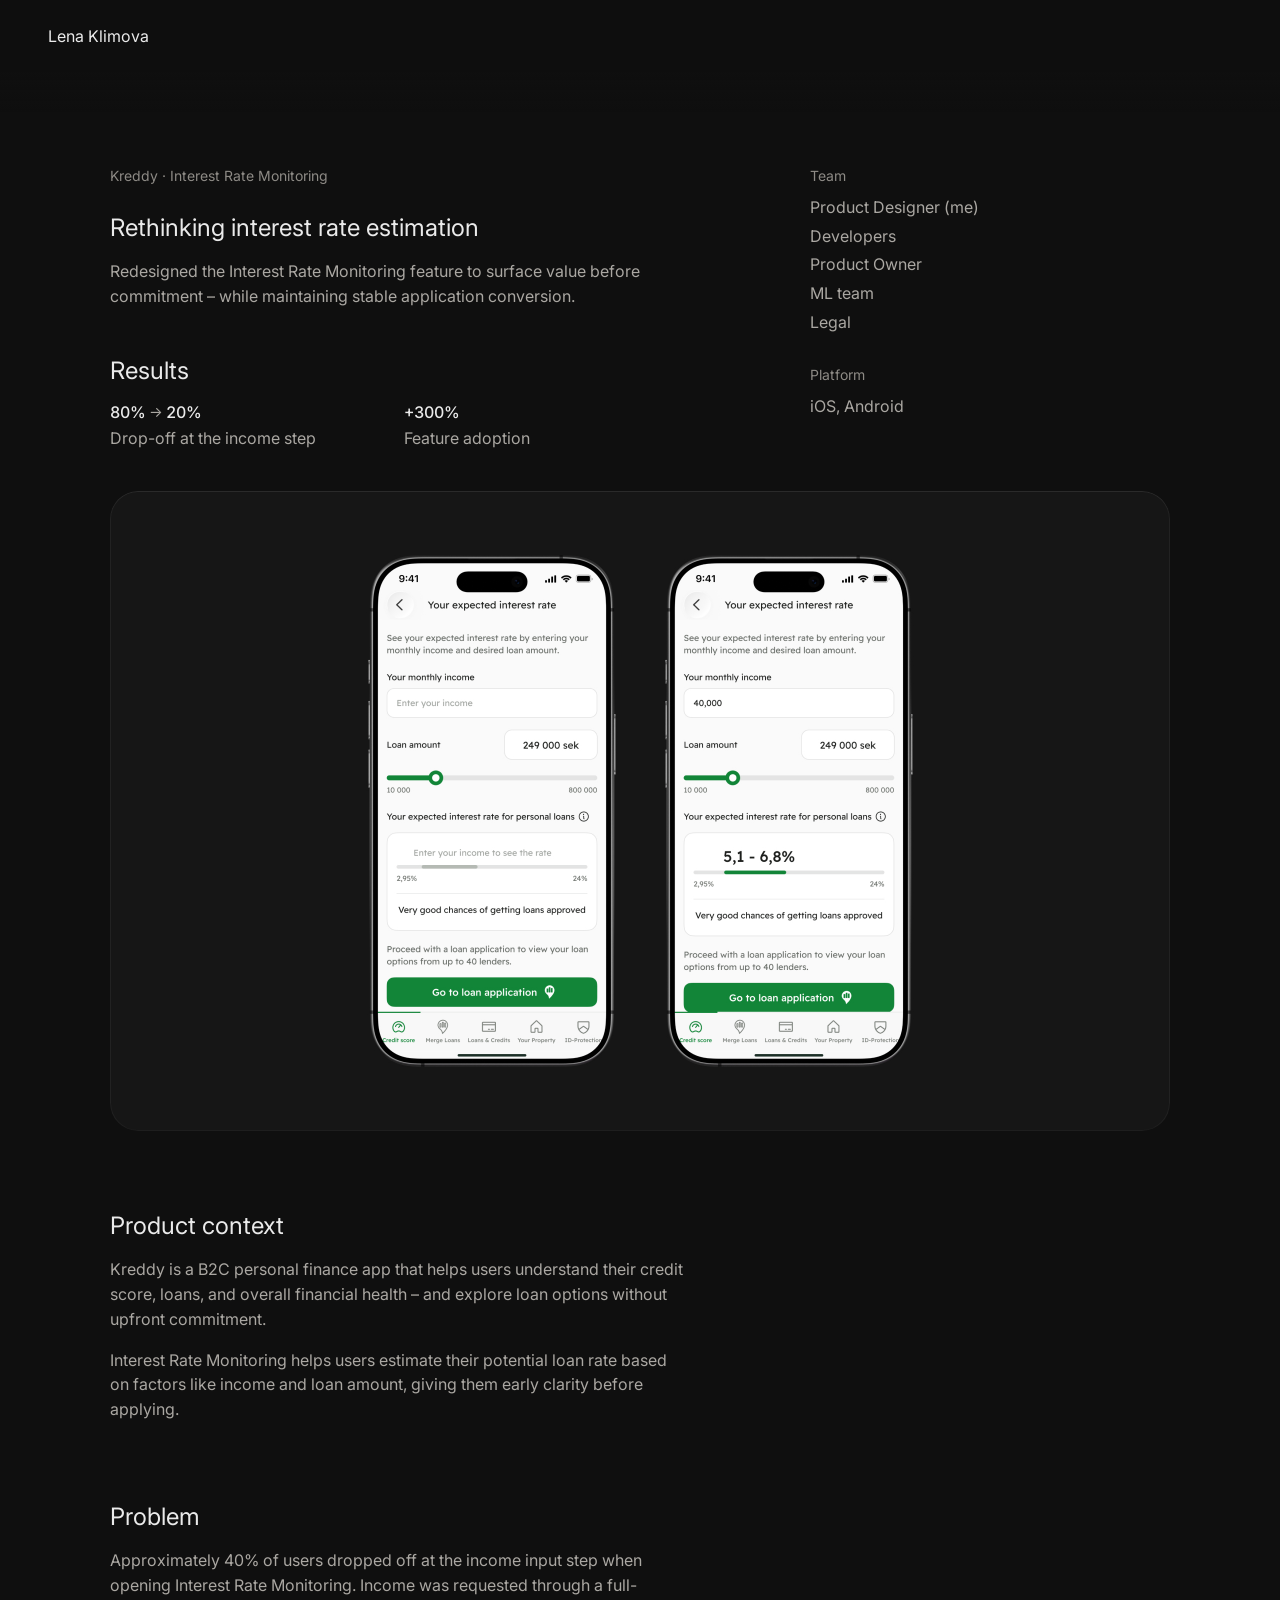
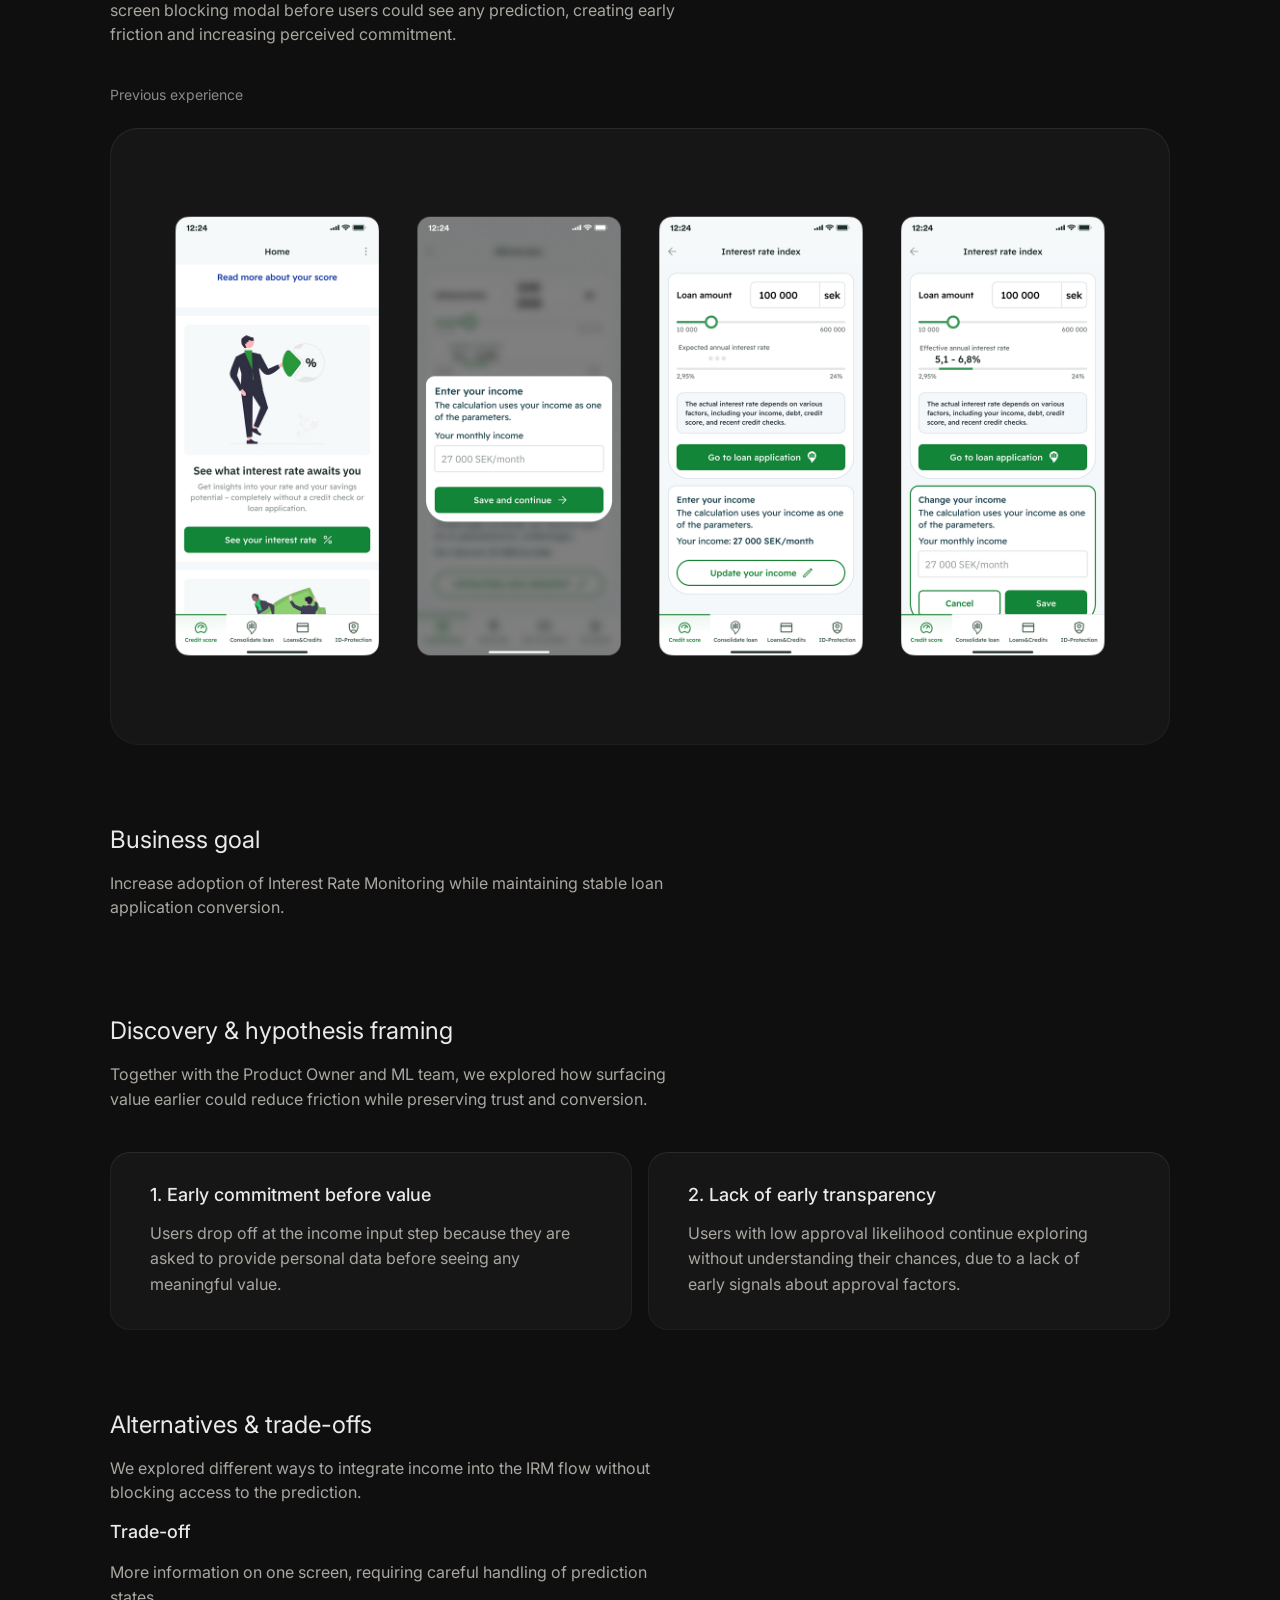
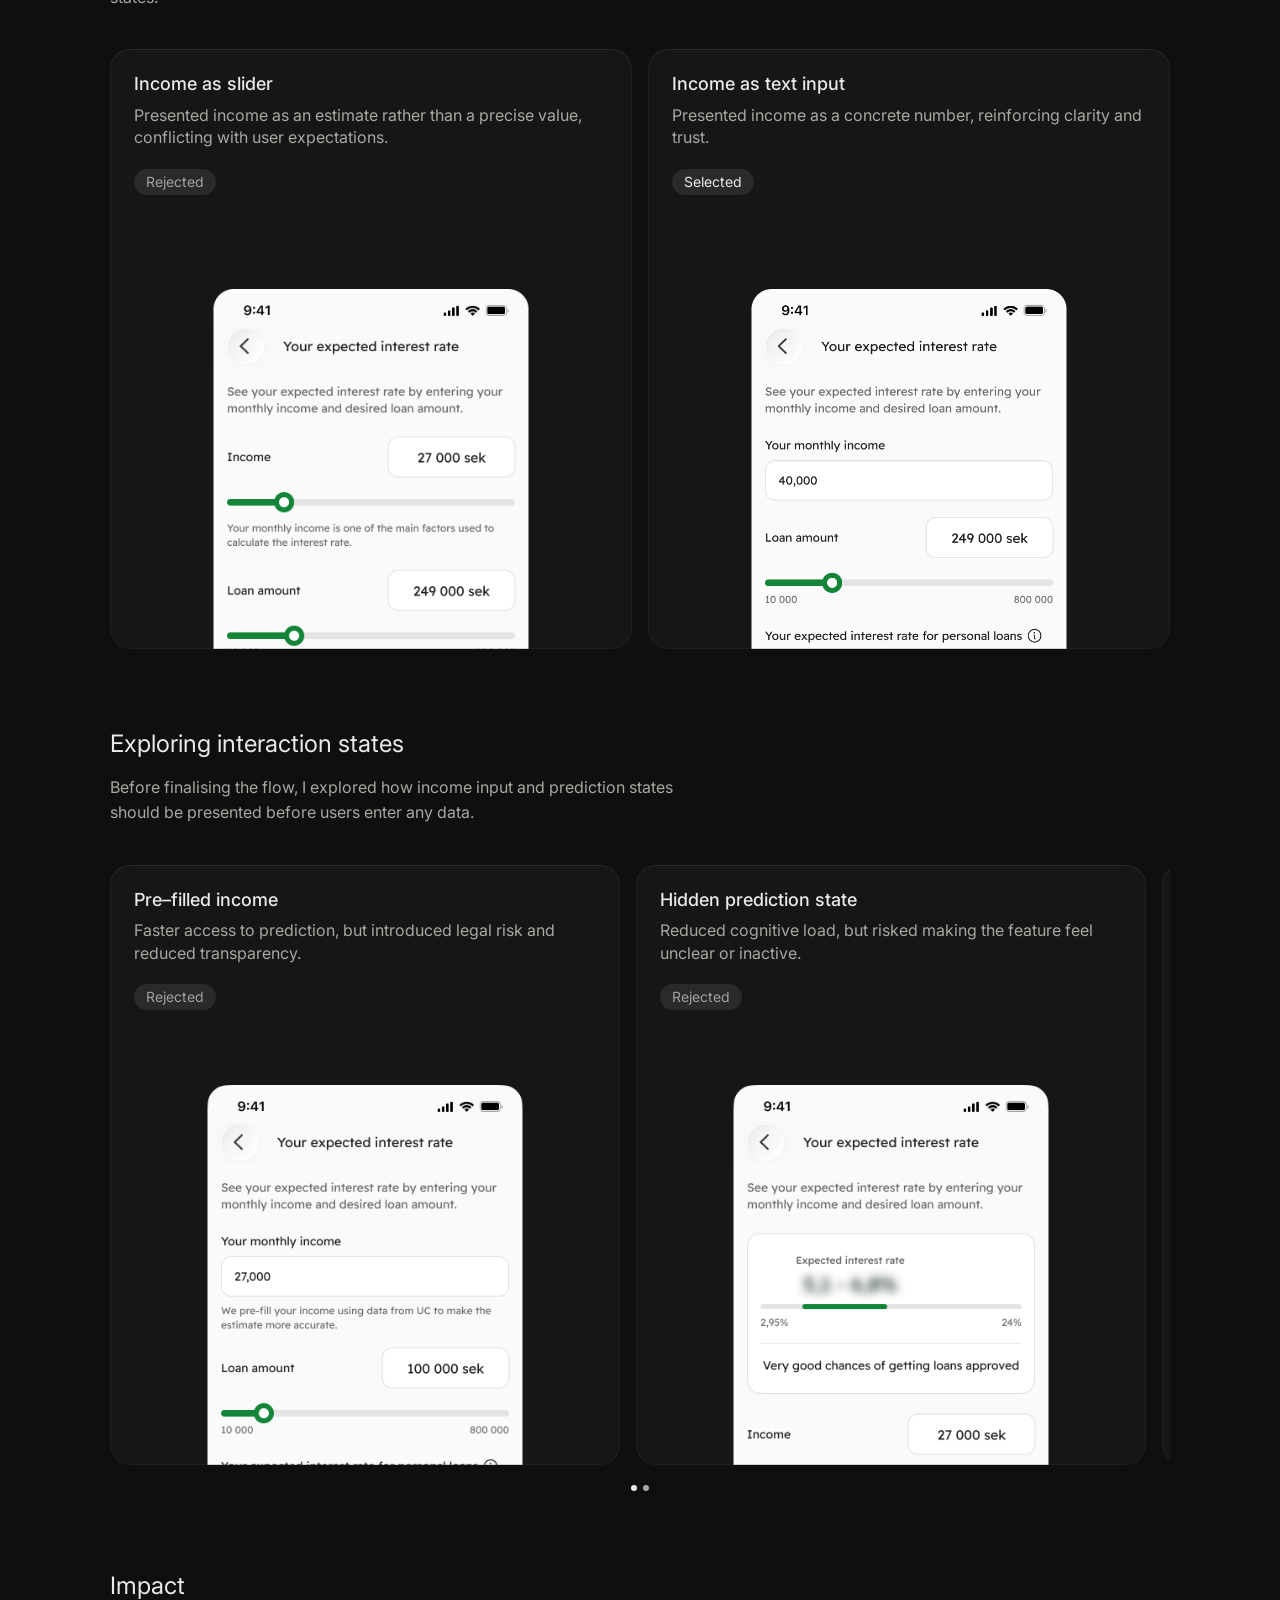
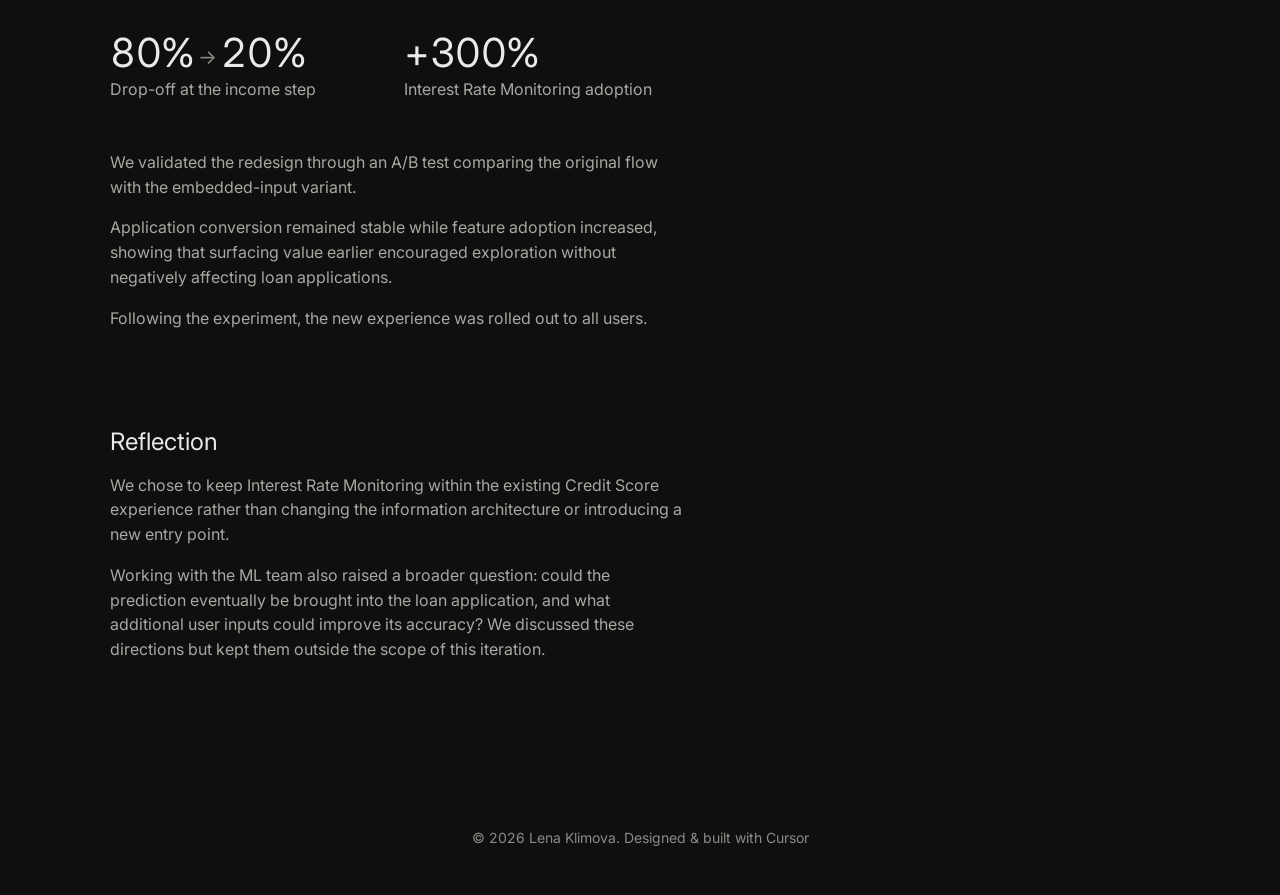
==== commit e2d1a7a8: "Set the IRM trade-off subtitle to 18px. It was 16px, smaller than the other secondary titles on the " ====
--- a/case-irm-kreddy.html
+++ b/case-irm-kreddy.html
@@ -8,7 +8,7 @@
   <!-- Google Fonts (Inter) -->
   <link href="https://fonts.googleapis.com/css2?family=Inter:wght@400;500;600&display=swap" rel="stylesheet">
 
-  <link rel="stylesheet" href="styles.css?v=113" />
+  <link rel="stylesheet" href="styles.css?v=114" />
 </head>
 <body class="preload">
 
--- a/styles.css
+++ b/styles.css
@@ -661,6 +661,7 @@
 }
 
 .case-content p.section-subheading {
+  font-size: 18px;
   line-height: var(--lh-heading);
 }
 
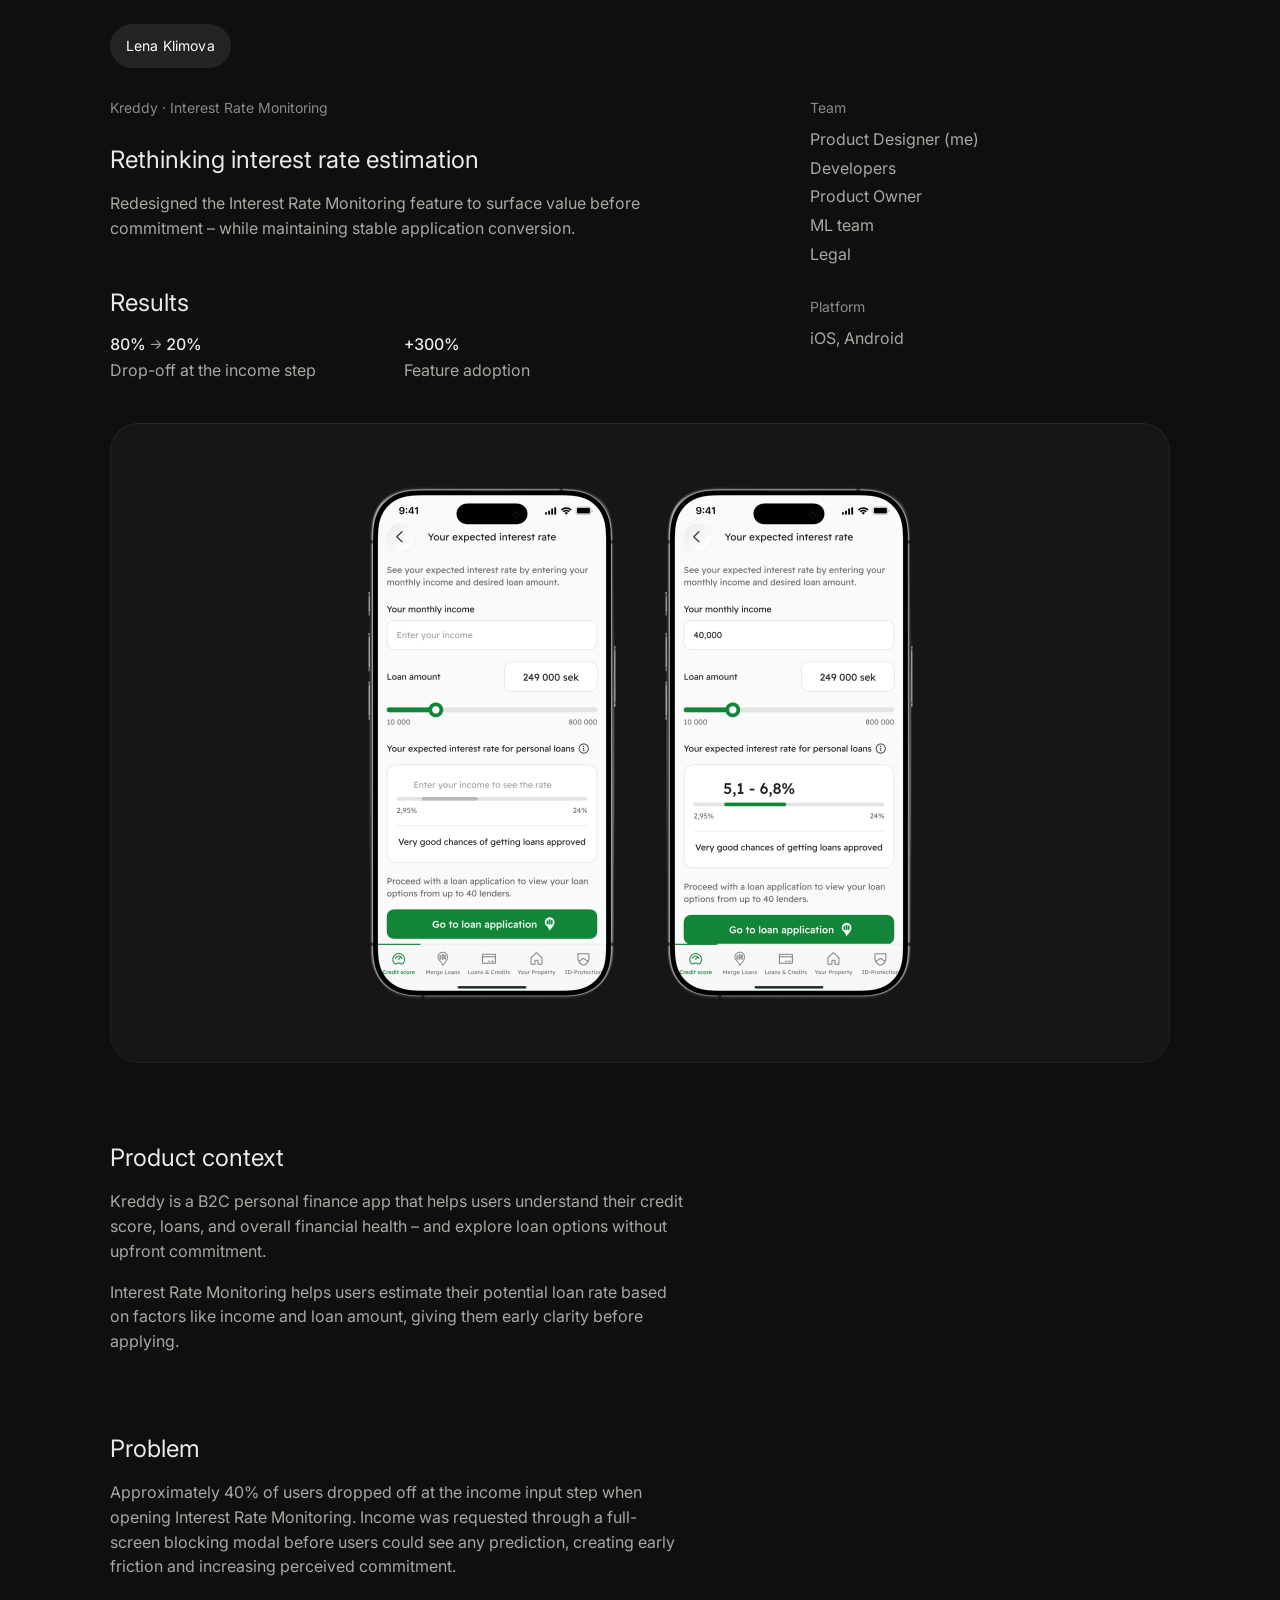
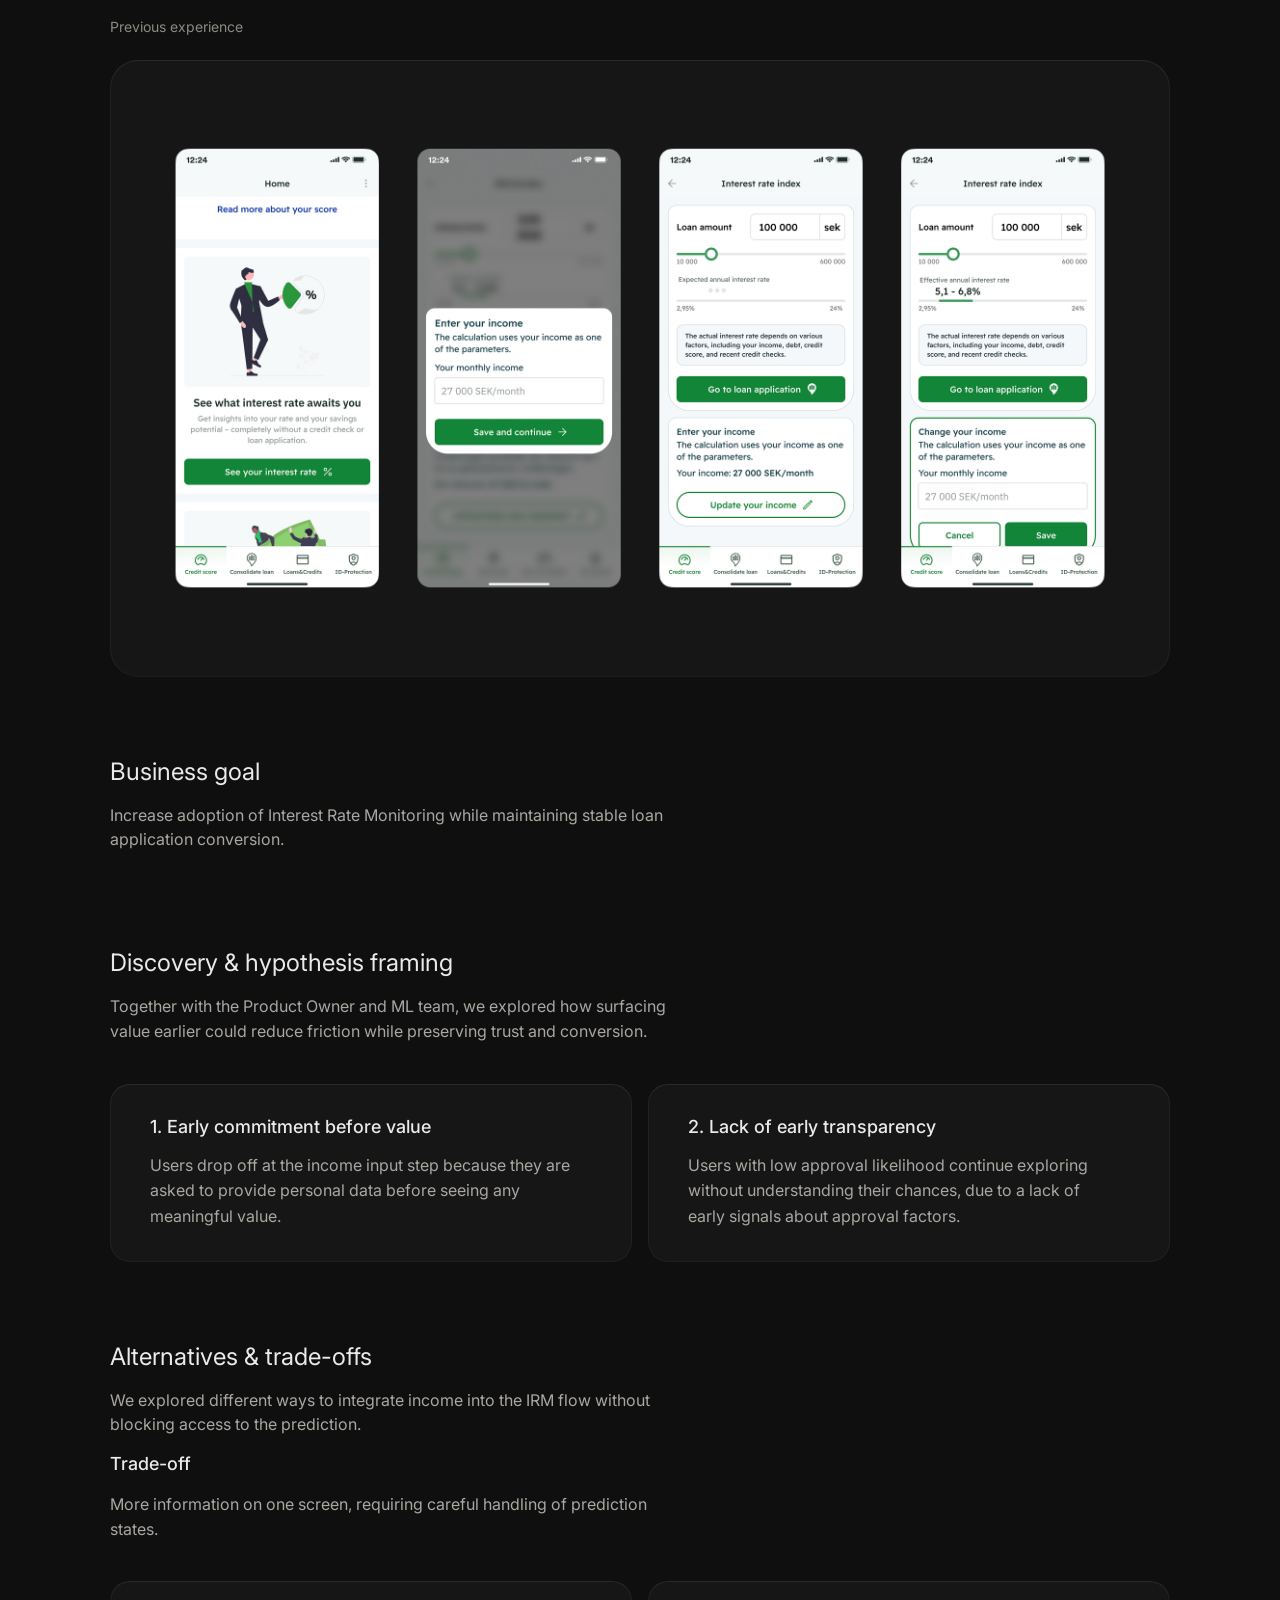
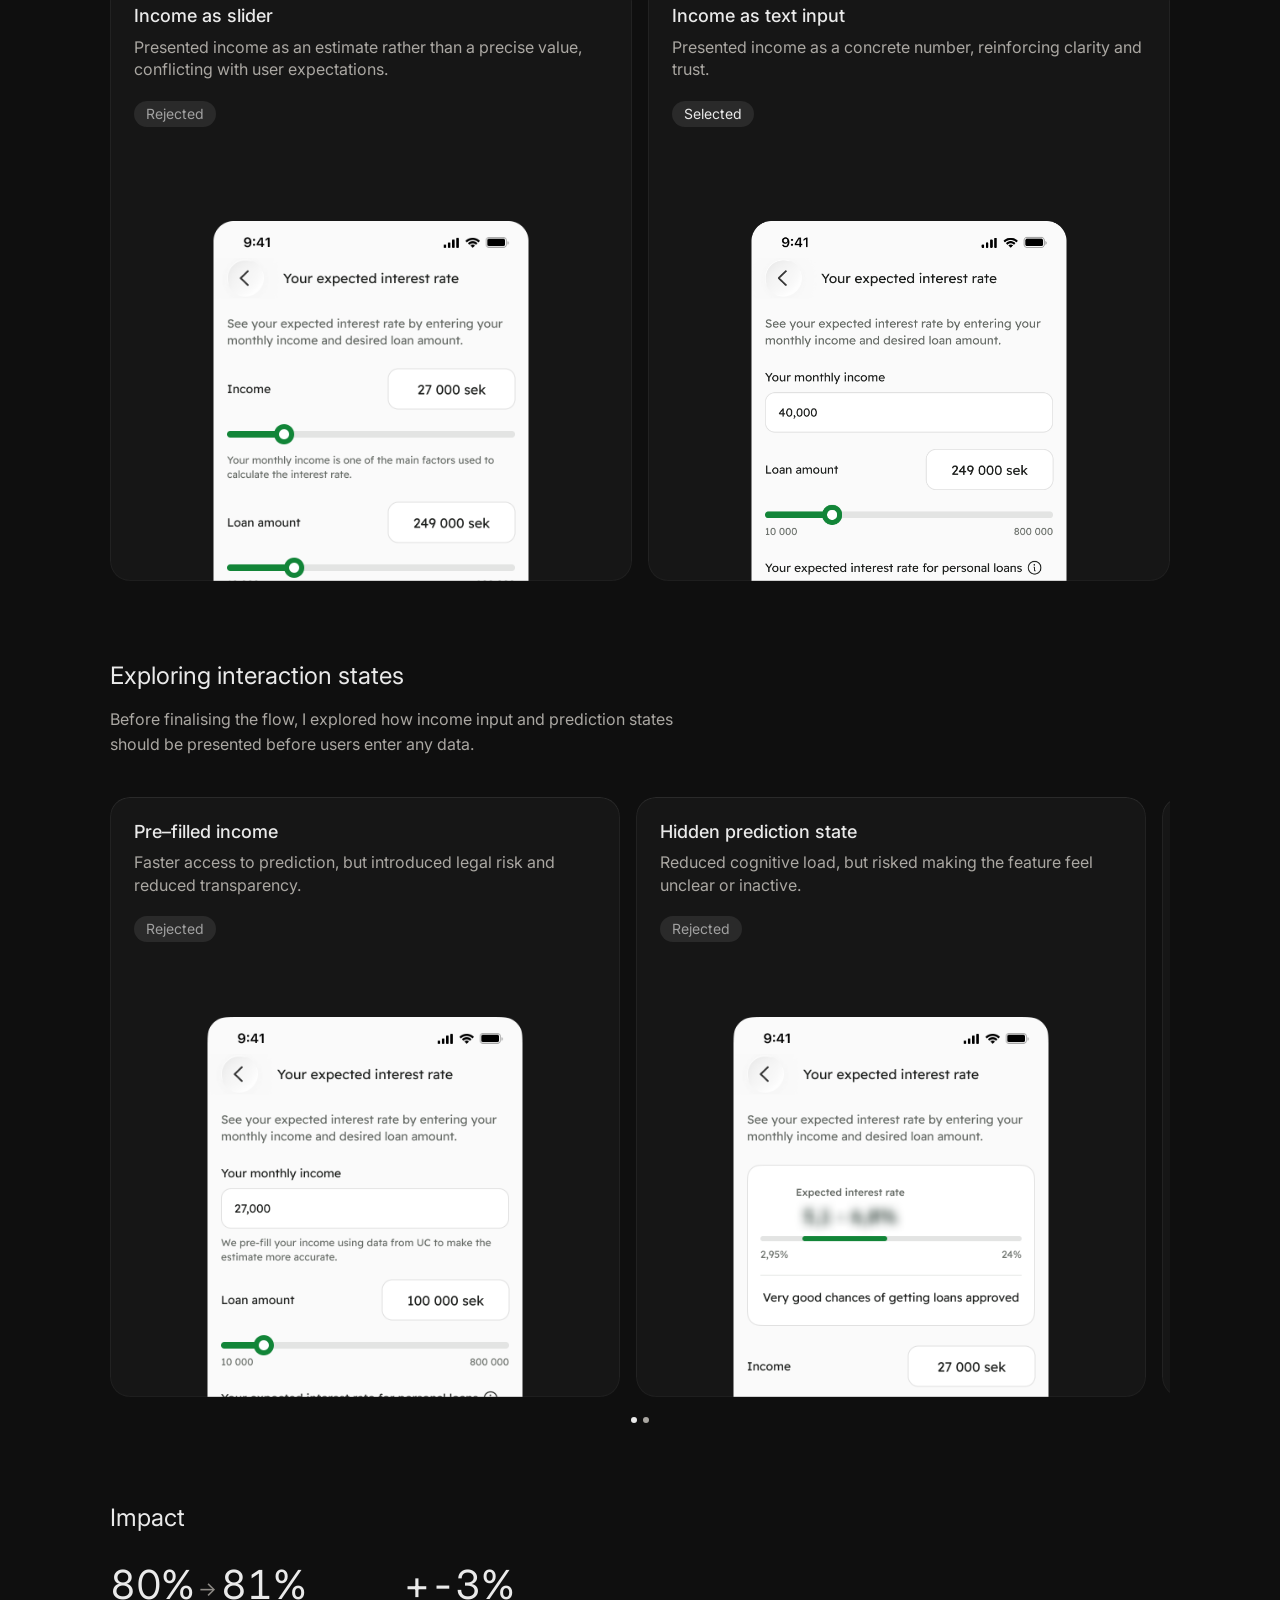
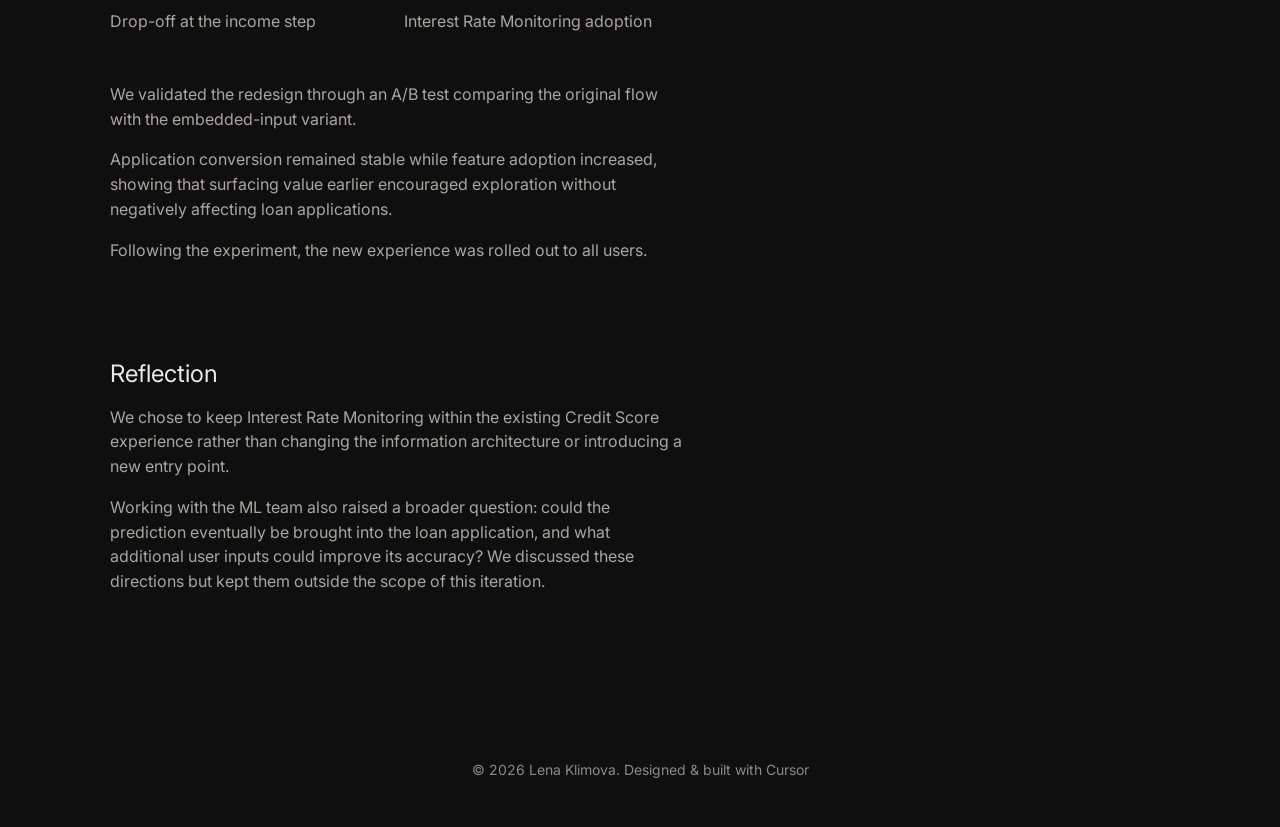
==== commit df567e09: "Replace the case navigation with a glass pill. Co-authored-by: Cursor <cursoragent@cursor.com>" ====
--- a/case-irm-kreddy.html
+++ b/case-irm-kreddy.html
@@ -8,7 +8,7 @@
   <!-- Google Fonts (Inter) -->
   <link href="https://fonts.googleapis.com/css2?family=Inter:wght@400;500;600&display=swap" rel="stylesheet">
 
-  <link rel="stylesheet" href="styles.css?v=114" />
+  <link rel="stylesheet" href="styles.css?v=139" />
 </head>
 <body class="preload">
 
--- a/styles.css
+++ b/styles.css
@@ -131,58 +131,68 @@
   transform: translateY(8px);
 }
 
-  /* NAV */
-  
+  /* NAV: a small glass pill on case pages. The landing has no nav. */
+
   .nav {
-    position: sticky;
-    top: 0;
-    left: 0;
-    width: 100%;
+    position: relative;
     z-index: 1000;
     box-sizing: border-box;
-    height: 72px;
-    display: flex;
-    align-items: center;
-    padding: 0 48px;
-    font-weight: var(--weight-regular);
-    background: rgba(15, 15, 15, 0.35);
+    width: min(1100px, calc(100% - 40px));
+    height: 80px;
+    margin: 0 auto;
+    padding: 0;
+    background: transparent;
     border: none;
     box-shadow: none;
-    backdrop-filter: blur(20px);
-    -webkit-backdrop-filter: blur(20px);
-    transition: background 0.3s ease;
-  }
-
-  .nav.scrolled {
-    background: rgba(15, 15, 15, 0.4);
-  }
-
-  .nav::after {
-    content: "";
-    position: absolute;
-    left: 0;
-    right: 0;
-    bottom: -40px;
-    height: 40px;
-    background: linear-gradient(
-      to bottom,
-      rgba(15, 15, 15, 0.25),
-      rgba(15, 15, 15, 0.12),
-      rgba(15, 15, 15, 0)
-    );
     pointer-events: none;
   }
-  
+
   .nav-logo {
-    font-size: 16px;
-    color: inherit;
+    position: fixed;
+    top: 24px;
+    left: max(20px, calc(50vw - 530px));
+    z-index: 1000;
+    display: inline-flex;
+    align-items: center;
+    height: 44px;
+    padding: 0 16px;
+    border-radius: 999px;
+    font-size: 14px;
+    line-height: 1;
+    letter-spacing: 0.01em;
+    color: #fff;
     text-decoration: none;
     cursor: pointer;
-    transition: opacity 0.2s ease;
+    pointer-events: auto;
+    background: rgba(207, 207, 207, 0.11);
+    -webkit-backdrop-filter: blur(16px);
+    backdrop-filter: blur(16px);
+    box-shadow: none;
+    transition:
+      transform 140ms cubic-bezier(0.23, 1, 0.32, 1),
+      background-color 140ms ease;
   }
 
   .nav-logo:hover {
-    opacity: 0.8;
+    background: rgba(207, 207, 207, 0.18);
+  }
+
+  .nav-logo:active {
+    transform: scale(0.97);
+  }
+
+  @media (prefers-reduced-transparency: reduce) {
+    .nav-logo {
+      background: #2a2a2a;
+      -webkit-backdrop-filter: none;
+      backdrop-filter: none;
+    }
+  }
+
+  @media (prefers-reduced-motion: reduce) {
+    .nav-logo:active {
+      transform: none;
+    }
   }
 
   /* HOME: work column + sticky bio */
@@ -263,12 +273,15 @@
   color: var(--text-primary);
   font-family: var(--font-family);
   font-size: var(--text-body);
-  font-weight: var(--weight-medium);
+  font-weight: var(--weight-regular);
   line-height: var(--lh-heading);
 }
 
 .home-entry-link .case-badge {
   margin-top: 12px;
+  padding: 4px 12px;
+  background: #222222;
+  color: var(--text-secondary);
 }
 
 .home-entry-subtext {
@@ -304,7 +317,7 @@
 
 .home-bio {
   position: sticky;
-  top: 96px;
+  top: 48px;
   display: flex;
   flex-direction: column;
   align-items: flex-start;
@@ -347,8 +360,8 @@
 }
 
 .home-bio .button svg {
-  width: 16px;
-  height: 16px;
+  width: 14px;
+  height: 14px;
 }
 
 .home .footer {
@@ -459,7 +472,7 @@
 .case-page {
   max-width: 1100px;
   margin: 0 auto;
-  padding: 96px 20px 80px;
+  padding: 20px 20px 80px;
   overflow-x: clip;
 }
 
@@ -1566,7 +1579,12 @@
 
 @media (max-width: 900px) {
   .nav {
-    padding: 0 24px;
+    height: 72px;
+    padding: 0;
+  }
+
+  .nav-logo {
+    top: 16px;
   }
 
   .home-shell {
@@ -1584,7 +1602,7 @@
   }
 
   .case-page {
-    padding-top: 72px;
+    padding-top: 20px;
     padding-bottom: 64px;
   }
 
@@ -1679,8 +1697,14 @@
   }
 
   .nav {
-    height: 64px;
-    padding: 0 16px;
+    width: calc(100% - 32px);
+    height: 68px;
+    padding: 0;
+  }
+
+  .nav-logo {
+    top: 16px;
+    left: 16px;
   }
 
   .home-shell {
@@ -1732,7 +1756,7 @@
   }
 
   .case-page {
-    padding: 48px 16px 56px;
+    padding: 24px 16px 56px;
   }
 
   .case-section {
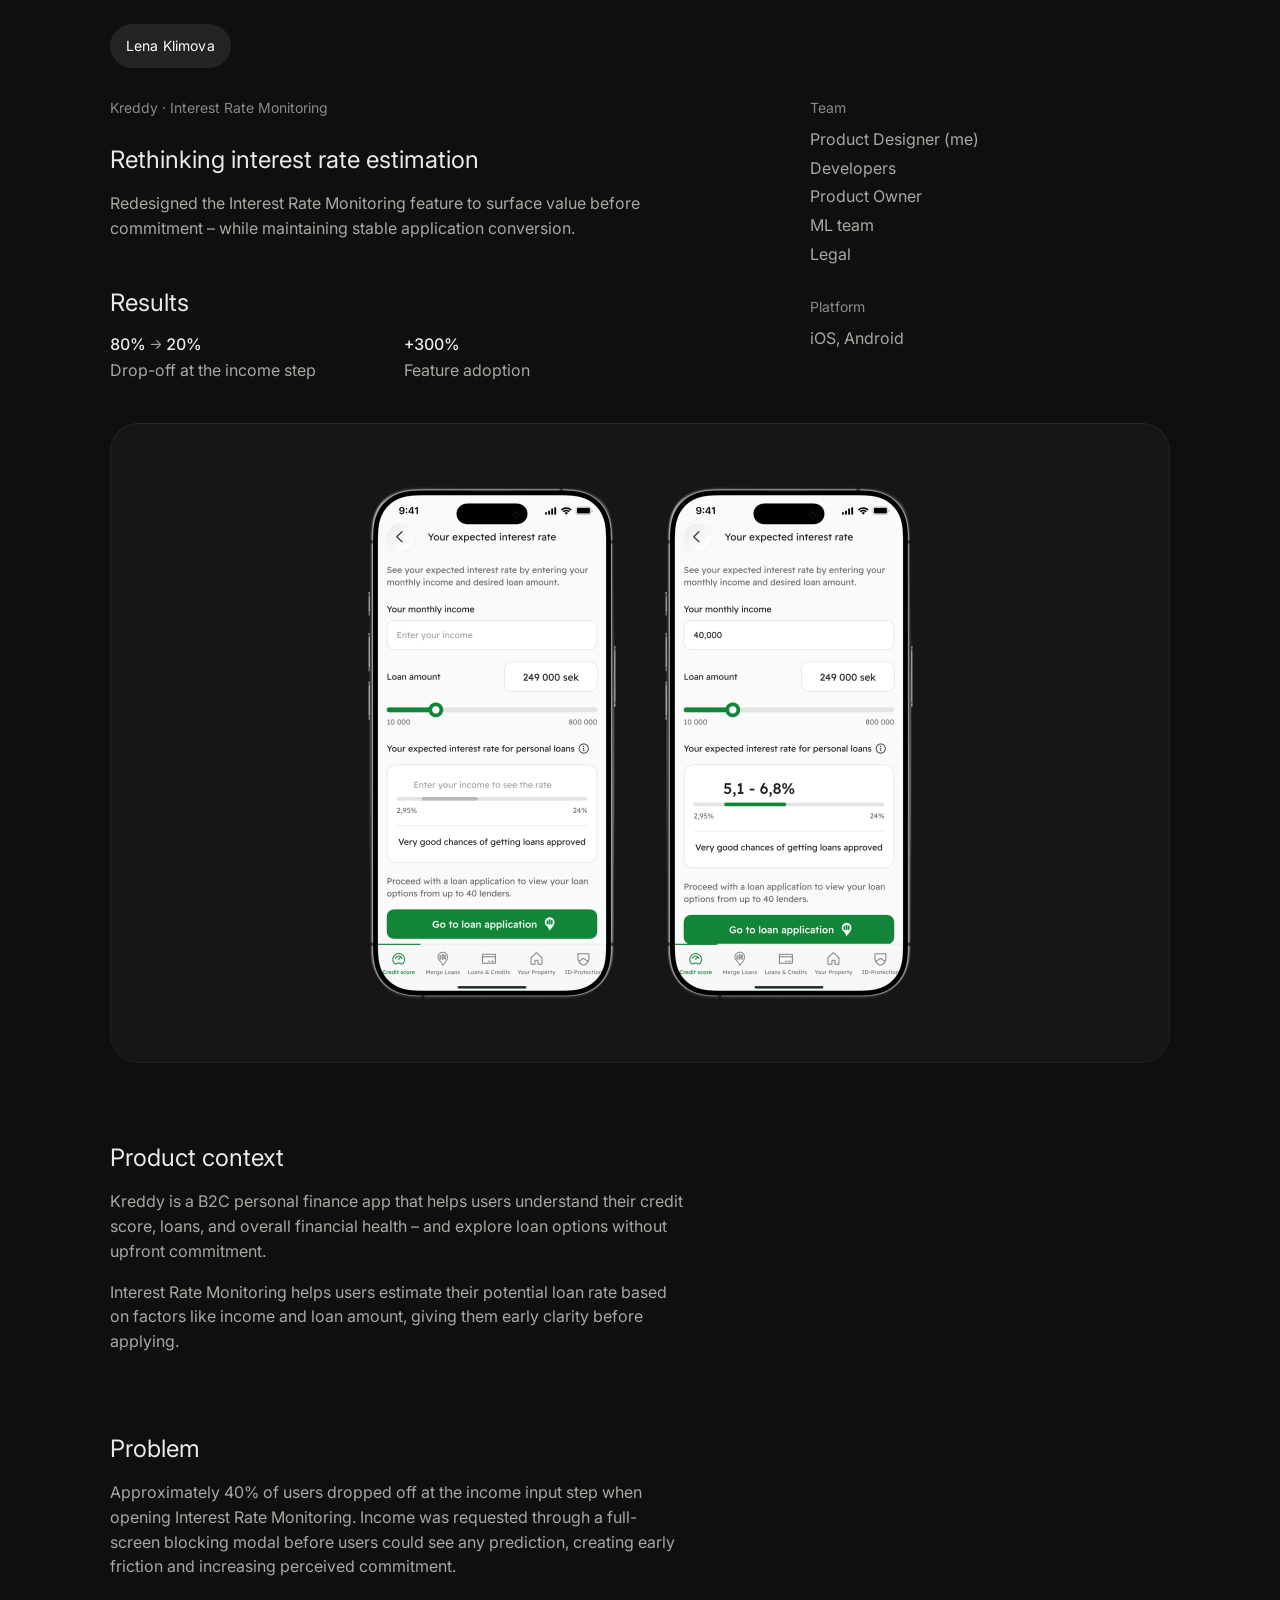
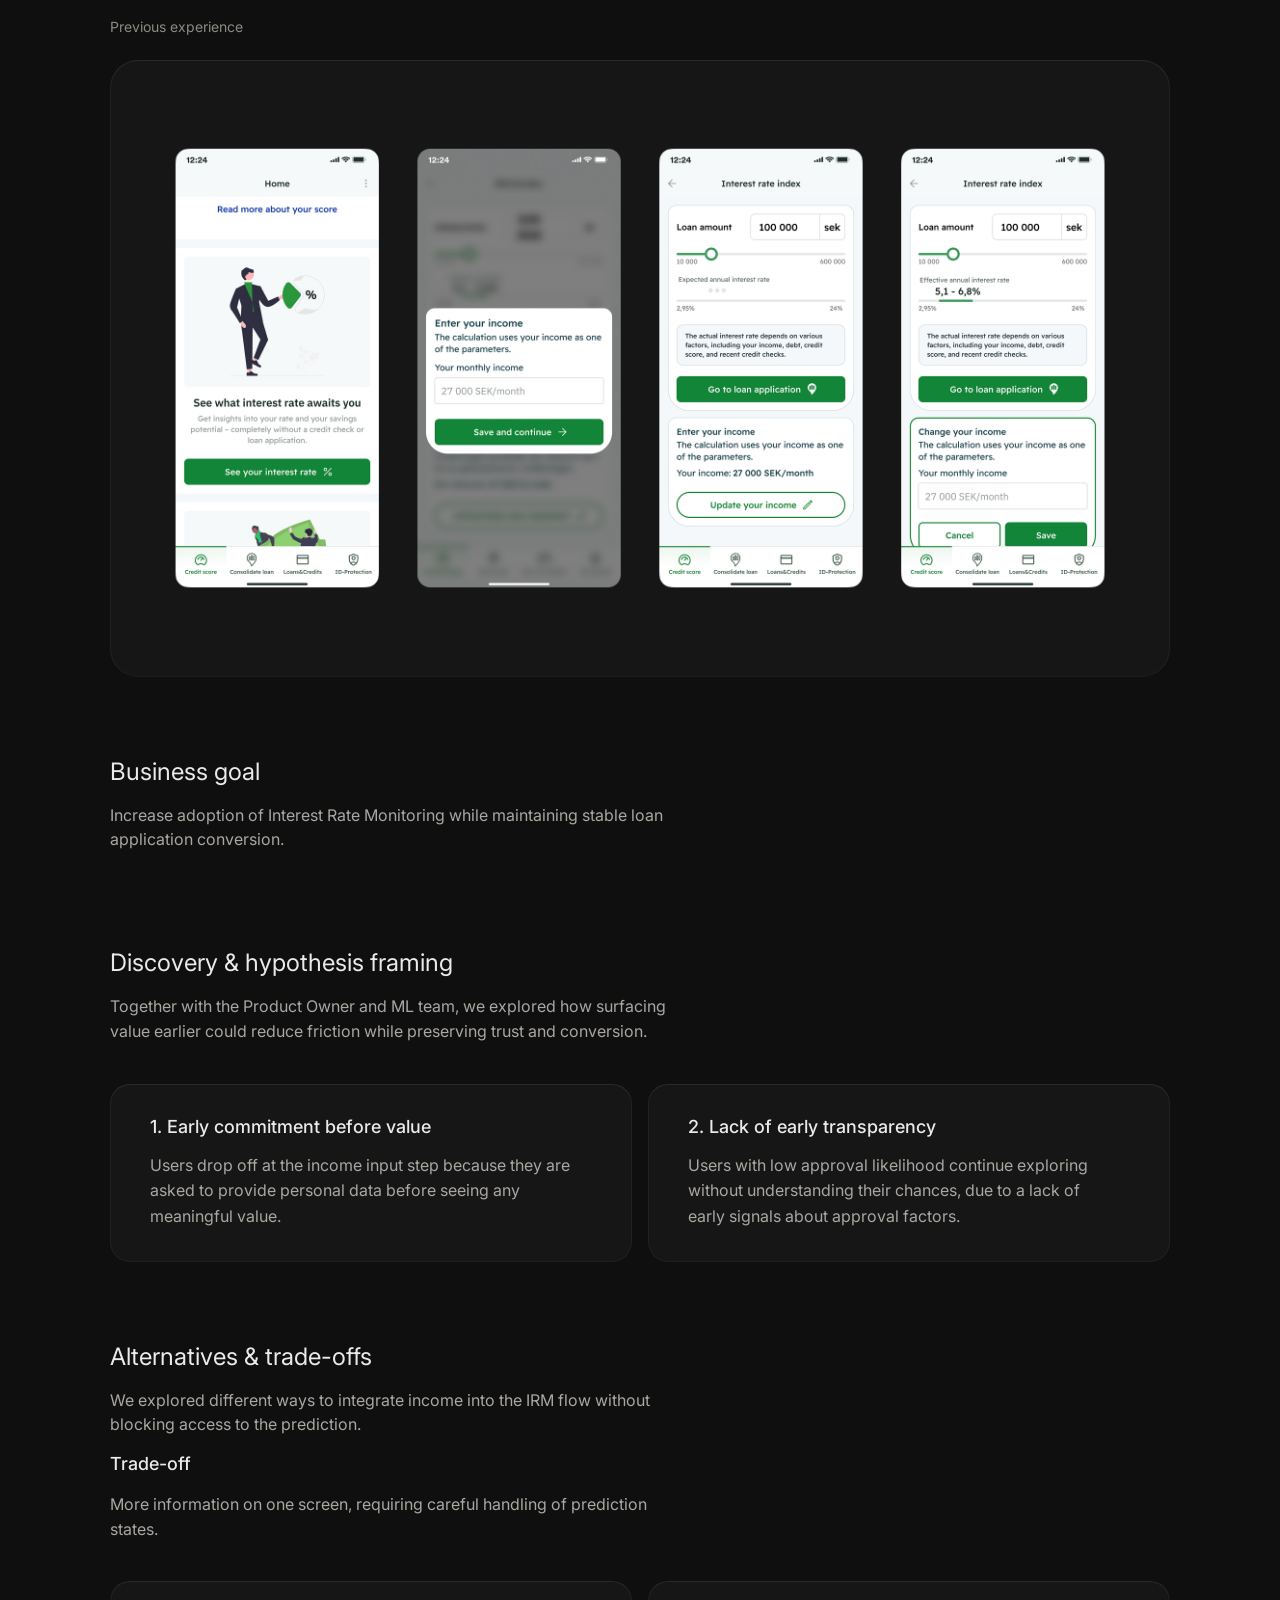
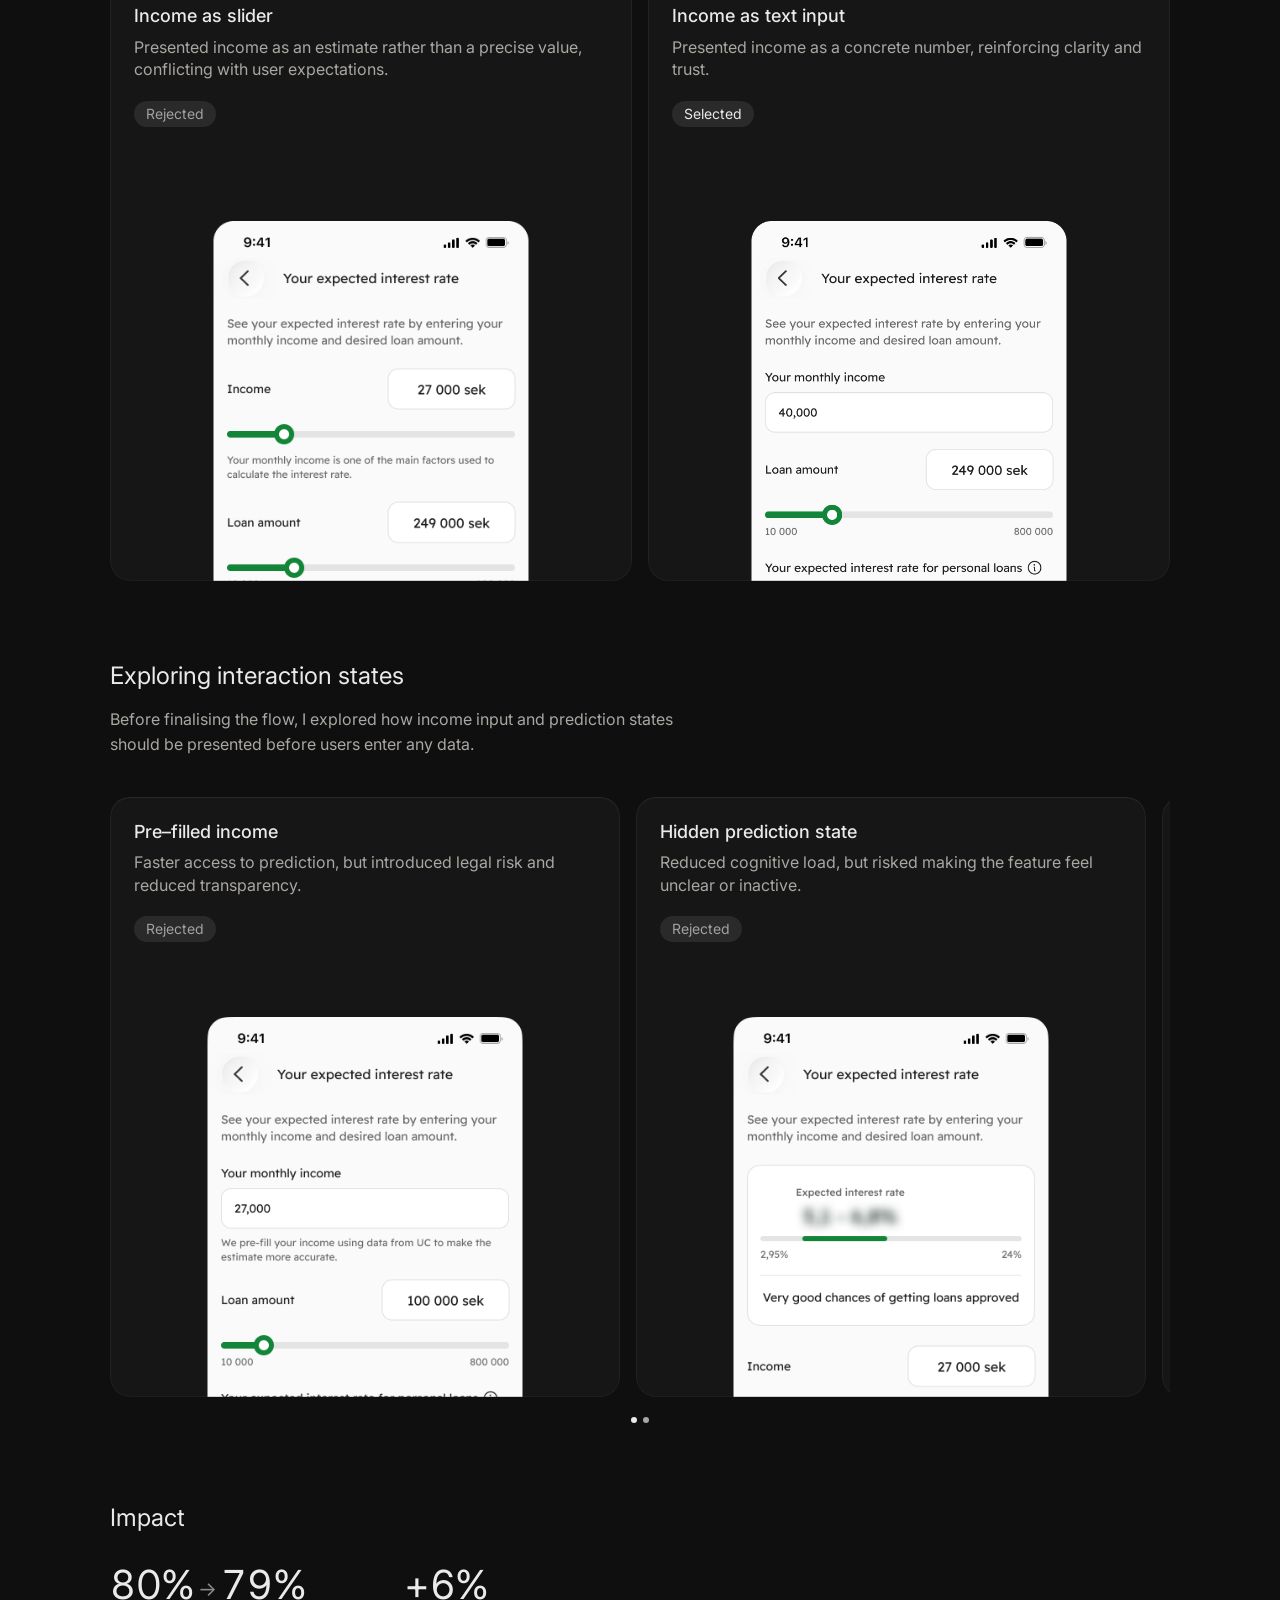
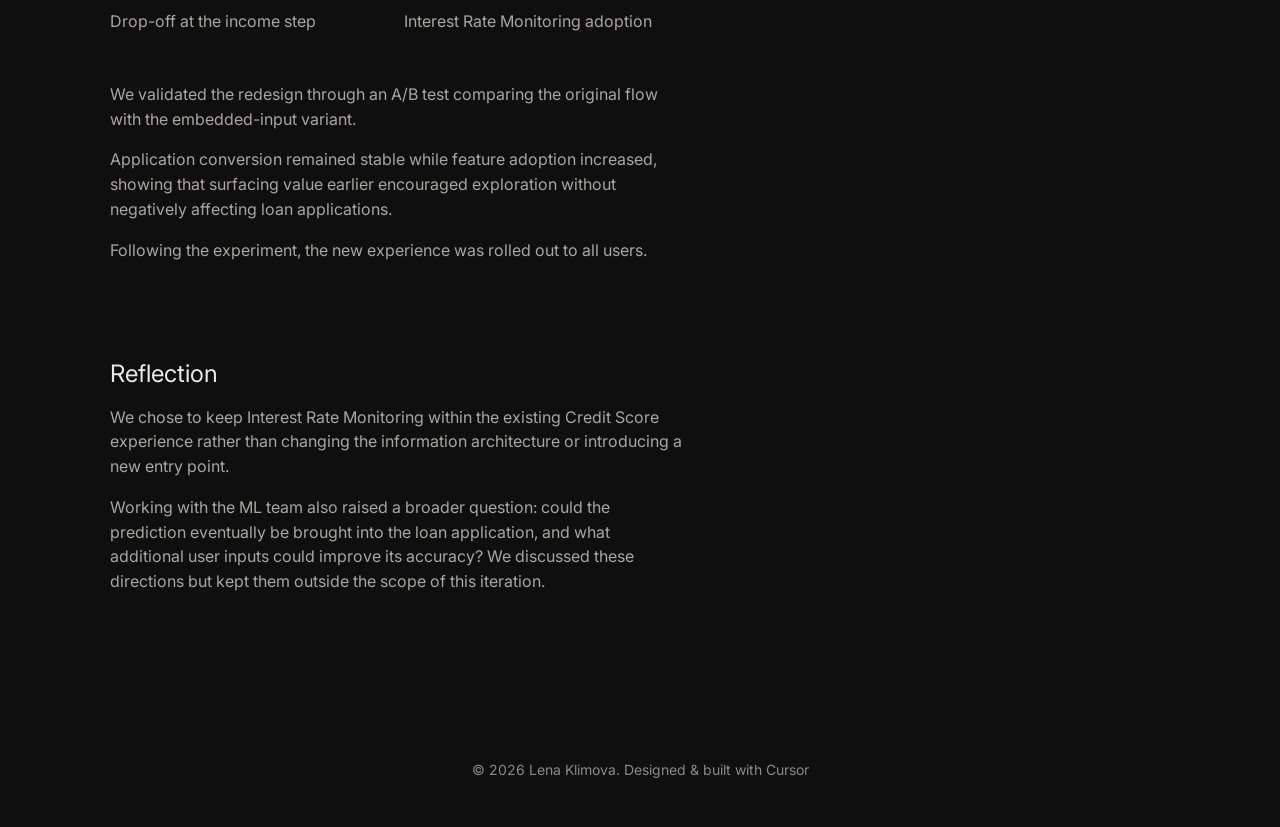
==== commit e5689c07: "Publish the loan consolidation case and lead the landing with it. Co-authored-by: Cursor <cursoragen" ====
--- a/case-irm-kreddy.html
+++ b/case-irm-kreddy.html
@@ -8,7 +8,7 @@
   <!-- Google Fonts (Inter) -->
   <link href="https://fonts.googleapis.com/css2?family=Inter:wght@400;500;600&display=swap" rel="stylesheet">
 
-  <link rel="stylesheet" href="styles.css?v=139" />
+  <link rel="stylesheet" href="styles.css?v=158" />
 </head>
 <body class="preload">
 
@@ -307,6 +307,6 @@
     <p class="text-small">© 2026 Lena Klimova. Designed & built with Cursor</p>
   </footer>
 
-  <script src="script.js?v=45"></script>
+  <script src="script.js?v=60"></script>
 </body>
 </html>
--- a/styles.css
+++ b/styles.css
@@ -151,6 +151,7 @@
     position: fixed;
     top: 24px;
     left: max(20px, calc(50vw - 530px));
+    right: auto;
     z-index: 1000;
     display: inline-flex;
     align-items: center;
@@ -169,8 +170,9 @@
     backdrop-filter: blur(16px);
     box-shadow: none;
     transition:
-      transform 140ms cubic-bezier(0.23, 1, 0.32, 1),
-      background-color 140ms ease;
+      transform 180ms cubic-bezier(0.23, 1, 0.32, 1),
+      background-color 140ms ease,
+      opacity 180ms cubic-bezier(0.23, 1, 0.32, 1);
   }
 
   .nav-logo:hover {
@@ -179,6 +181,12 @@
 
   .nav-logo:active {
     transform: scale(0.97);
+  }
+
+  .nav-logo.is-away {
+    opacity: 0;
+    transform: translateY(-8px);
+    pointer-events: none;
   }
 
   @media (prefers-reduced-transparency: reduce) {
@@ -190,7 +198,8 @@
   }
 
   @media (prefers-reduced-motion: reduce) {
-    .nav-logo:active {
+    .nav-logo:active,
+    .nav-logo.is-away {
       transform: none;
     }
   }
@@ -248,24 +257,44 @@
   pointer-events: none;
 }
 
-.home .case-card.home-preview:has(video.home-preview-cover) {
+.home .case-card.home-preview:has(.home-preview-cover) {
+  padding: 32px 20px;
+}
+
+.home .case-card.home-preview:has(.home-preview-media) {
+  display: grid;
+}
+
+.home-preview-media {
+  min-width: 0;
+  min-height: 0;
+  overflow: hidden;
   display: flex;
   align-items: center;
   justify-content: center;
-  overflow: hidden;
 }
 
 .home .case-card.home-preview video.home-preview-cover {
+  position: relative;
   width: auto;
-  height: 139%;
   max-width: none;
   flex: 0 0 auto;
   object-fit: fill;
-  transform: translateY(12px);
-}
-
-.home .case-card.home-preview:has(.home-preview-cover) {
-  padding: 48px 20px;
+  left: 0;
+  top: 0;
+}
+
+/* Phone occupies a different slice of each 16:9 frame. Scale and shift
+   so both devices match in height and sit centered in the card.
+   script.js snaps these to device pixels so the picture is not resampled. */
+.home .case-card.home-preview video.home-preview-cover[src*="irm-card-cover"] {
+  height: 109.93%;
+  top: 0;
+}
+
+.home .case-card.home-preview video.home-preview-cover[src*="uc-card-cover"] {
+  height: 109.93%;
+  top: 0;
 }
 
 .home-entry-title {
@@ -1269,6 +1298,77 @@
 .case-image--placeholder {
   aspect-ratio: 2200 / 1280;
   background-color: var(--surface-fill);
+}
+
+.case-image--clear {
+  background-color: transparent;
+}
+
+.previous-experience {
+  display: flex;
+  align-items: center;
+  justify-content: center;
+  gap: 48px;
+  padding: 48px 40px;
+  aspect-ratio: auto;
+  background-color: var(--surface-fill);
+}
+
+.previous-experience img {
+  flex: 0 1 auto;
+  width: auto;
+  max-width: 280px;
+  height: auto;
+  border-radius: 0;
+}
+
+.case-page .hero-image.previous-experience {
+  height: auto;
+  background-image: none;
+}
+
+.early-exploration {
+  display: flex;
+  align-items: flex-start;
+  justify-content: center;
+  gap: 36px;
+  padding: 0;
+  aspect-ratio: auto;
+  background-color: transparent;
+}
+
+.early-exploration img {
+  flex: 0 1 auto;
+  width: auto;
+  max-width: 240px;
+  height: auto;
+  border-radius: 20px;
+}
+
+@media (max-width: 700px) {
+  .previous-experience {
+    gap: 24px;
+    padding: 32px 16px;
+  }
+
+  .previous-experience img {
+    max-width: none;
+    flex: 1 1 0;
+    min-width: 0;
+  }
+
+  .early-exploration {
+    flex-direction: column;
+    align-items: center;
+    gap: 32px;
+    padding: 0;
+  }
+
+  .early-exploration img {
+    flex: none;
+    width: 100%;
+    max-width: 240px;
+  }
 }
 
 .compare-columns {
@@ -1521,6 +1621,7 @@
   box-shadow: var(--surface-stroke);
 }
 
+.case-image.case-image--clear::after,
 .compare-column .case-image::after {
   content: none;
 }
@@ -1558,6 +1659,15 @@
     opacity: 1;
     transform: none;
     animation: none;
+  }
+
+  .experiment-toggle-icon,
+  .experiment-toggle-icon svg {
+    transition: none;
+  }
+
+  .experiment-toggle:active .experiment-toggle-icon {
+    transform: none;
   }
 }
 
@@ -1705,6 +1815,7 @@
   .nav-logo {
     top: 16px;
     left: 16px;
+    right: auto;
   }
 
   .home-shell {
@@ -1891,161 +2002,183 @@
   }
 }
 
-/* Experiment & results: grouped editorial layout. */
+/* Experiment results: metrics first, supporting detail on demand. */
 .case-content.experiment {
-  max-width: 900px;
-}
-
+  gap: 40px;
+}
+
+.case-content.experiment .text-title,
 .case-content.experiment p,
-.case-content.experiment ul {
-  max-width: 900px;
-}
-
-.experiment .section-kicker {
-  margin-bottom: 8px;
-  font-size: 18px;
-}
-
-.experiment .section-kicker:has(+ .experiment-meta) {
-  margin-bottom: 14px;
-}
-
-.experiment .section-kicker:has(+ .impact-metrics) {
-  margin-bottom: 24px;
-}
-
-.experiment .text-title + .section-kicker {
-  margin-top: 16px;
-}
-
-.experiment .text-body + .section-kicker,
-.experiment .experiment-meta + .section-kicker {
-  margin-top: 24px;
-}
-
-.experiment .text-body + .experiment-outcome {
-  margin-top: 24px;
-}
-
-.experiment .experiment-method {
-  margin: 0 0 6px;
+.case-content.experiment .section-subheading {
+  margin: 0;
+}
+
+.experiment-metrics,
+.experiment-meta {
+  display: flex;
+  flex-direction: row;
+  flex-wrap: nowrap;
+  align-items: flex-start;
+}
+
+.experiment-metrics {
+  gap: 88px;
+}
+
+.experiment-metric,
+.experiment-fact {
+  display: flex;
+  flex-direction: column;
+  align-items: flex-start;
+}
+
+.experiment-metric {
+  flex: none;
+}
+
+.experiment-metric,
+.experiment-fact {
+  gap: 4px;
+}
+
+.experiment-details > .experiment-fact {
+  gap: 8px;
+}
+
+.case-content.experiment p.experiment-figure {
+  margin: 0;
+  color: var(--text-primary);
+  font-family: var(--font-family);
+  font-size: var(--text-hero);
+  font-weight: var(--weight-regular);
+  line-height: 1;
+  letter-spacing: -0.01em;
+  font-variant-numeric: tabular-nums;
+  white-space: nowrap;
+}
+
+.experiment-body,
+.experiment-details,
+.experiment-notes {
+  display: flex;
+  flex-direction: column;
+  align-items: flex-start;
+}
+
+.experiment-body,
+.experiment-details {
+  gap: 24px;
+  width: 100%;
+}
+
+.experiment-details[hidden] {
+  display: none;
+}
+
+.experiment-meta {
+  justify-content: space-between;
+  gap: 32px;
+  width: 100%;
+}
+
+.experiment-meta .experiment-fact {
+  flex: 1 1 0;
+  min-width: 0;
+}
+
+.experiment-meta .section-subheading {
+  white-space: nowrap;
+}
+
+.case-content.experiment p.section-subheading {
+  margin: 0;
   color: var(--text-primary);
   font-size: var(--text-body);
   font-weight: var(--weight-medium);
+  line-height: var(--lh-heading);
   font-variant-numeric: tabular-nums;
-  line-height: var(--lh-heading);
-}
-
-.experiment .experiment-method + .text-body {
-  margin-bottom: 0;
-}
-
-.experiment-meta {
-  display: grid;
-  grid-template-columns: repeat(3, minmax(0, 1fr));
-  column-gap: 32px;
-  align-items: start;
-  margin: 0;
-  padding: 0;
-}
-
-.experiment-meta div {
-  display: flex;
-  flex-direction: column;
-  min-width: 0;
-}
-
-.experiment-meta-value {
-  margin: 0;
-  color: var(--text-tertiary);
-  font-size: var(--text-small);
-  font-weight: var(--weight-regular);
-  line-height: 1.4;
-}
-
-.experiment .impact-metrics {
-  display: flex;
-  flex-direction: column;
-  align-items: flex-start;
-  gap: 0;
-  margin: 0;
-}
-
-.experiment .section-kicker + .impact-metrics {
-  margin-top: 0;
-}
-
-.experiment .text-hero {
-  margin: 0;
-  color: var(--text-primary);
-  font-size: var(--text-hero);
-  font-weight: var(--weight-regular);
-  font-variant-numeric: tabular-nums;
-  line-height: 1.05;
-  letter-spacing: -0.02em;
-}
-
-.experiment .experiment-result .text-body {
-  margin: 6px 0 0;
-}
-
-.experiment .experiment-delta {
-  display: flex;
-  align-items: baseline;
-  gap: 8px;
-  margin: 12px 0 0;
-  color: var(--text-secondary);
-  font-size: var(--text-body);
-  font-weight: var(--weight-regular);
-  line-height: var(--lh-heading);
-}
-
-.experiment-delta-value {
-  color: var(--text-primary);
-  font-size: 20px;
-  font-weight: var(--weight-medium);
-  font-variant-numeric: tabular-nums;
-  letter-spacing: -0.01em;
-}
-
-.experiment-outcome {
-  display: grid;
-  grid-template-columns: minmax(0, 1fr) minmax(0, 1fr);
-  column-gap: 48px;
-  align-items: start;
-}
-
-.experiment-outcome .section-kicker {
-  margin-top: 0;
-}
-
-.experiment .experiment-note-label {
-  margin: 0 0 10px;
-  color: var(--text-tertiary);
-  font-family: var(--font-family);
-  font-size: var(--text-small);
-  font-weight: var(--weight-regular);
-  line-height: var(--lh-normal);
-}
-
-.experiment .experiment-note {
-  max-width: none;
-  margin: 0;
+}
+
+.experiment .text-body {
   color: var(--text-secondary);
   font-size: var(--text-body);
   font-weight: var(--weight-regular);
   line-height: var(--lh-body);
 }
 
-.experiment .experiment-note + .experiment-note {
-  margin-top: 8px;
-  margin-bottom: 0;
+.experiment-notes {
+  gap: 8px;
+}
+
+.experiment-toggle {
+  display: inline-flex;
+  align-items: center;
+  gap: 12px;
+  margin: 0;
+  padding: 0;
+  border: 0;
+  background: none;
+  color: var(--text-primary);
+  font-family: var(--font-family);
+  font-size: var(--text-body);
+  font-weight: var(--weight-regular);
+  line-height: var(--lh-heading);
+  cursor: pointer;
+}
+
+.experiment-toggle-icon {
+  display: flex;
+  align-items: center;
+  justify-content: center;
+  width: 32px;
+  height: 32px;
+  border-radius: 999px;
+  background: rgba(207, 207, 207, 0.11);
+  -webkit-backdrop-filter: blur(16px);
+  backdrop-filter: blur(16px);
+  color: #fff;
+  flex: none;
+  transition:
+    transform 140ms cubic-bezier(0.23, 1, 0.32, 1),
+    background-color 140ms ease;
+}
+
+.experiment-toggle-icon svg {
+  display: block;
+  transition: transform var(--motion-duration) var(--motion-ease);
+}
+
+.experiment-toggle[aria-expanded="true"] .experiment-toggle-icon svg {
+  transform: rotate(180deg);
+}
+
+.experiment-toggle:hover .experiment-toggle-icon {
+  background: rgba(207, 207, 207, 0.18);
+}
+
+.experiment-toggle:active .experiment-toggle-icon {
+  transform: scale(0.97);
+}
+
+@media (prefers-reduced-transparency: reduce) {
+  .experiment-toggle-icon {
+    background: #2a2a2a;
+    -webkit-backdrop-filter: none;
+    backdrop-filter: none;
+  }
+}
+
+.experiment-toggle:focus-visible {
+  outline: 1px solid var(--text-secondary);
+  outline-offset: 4px;
+  border-radius: 16px;
 }
 
 @media (max-width: 700px) {
-  .experiment-outcome {
-    grid-template-columns: 1fr;
-    row-gap: 24px;
+  .experiment-metrics,
+  .experiment-meta {
+    flex-direction: column;
+    gap: 32px;
   }
 }
 
